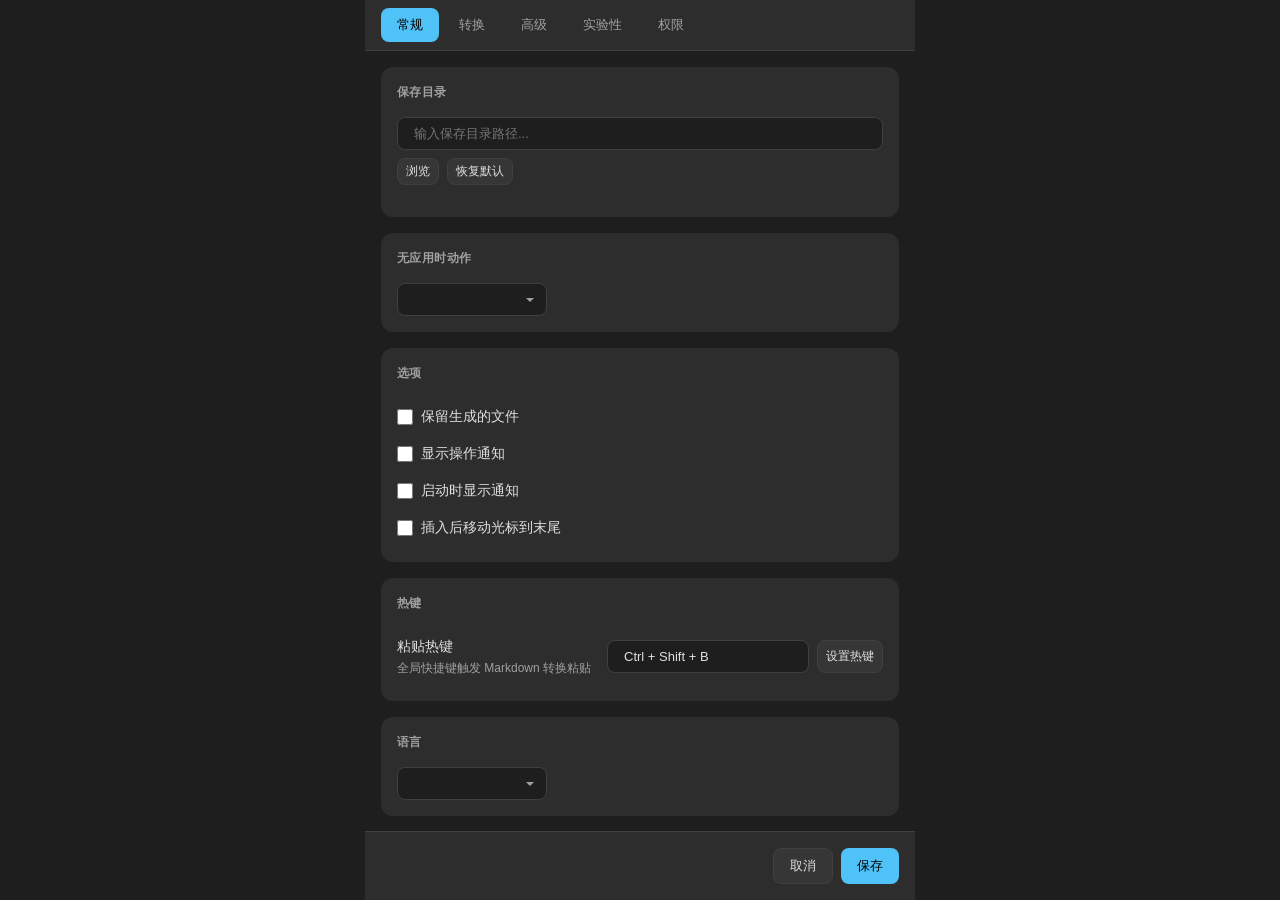
==== pastemd/presentation/webview/assets/index.html @ fedca638 "feat(ui): 切换 UI 框架从 Tkinter 到 WebView 主要变更如下： - 移除 `app.py` 中原有的 Tkinter 主循环及 UI 任务队列处理逻辑。 - 引入 `pyw" ====
<!DOCTYPE html>
<html lang="zh-CN">
<head>
    <meta charset="UTF-8">
    <meta name="viewport" content="width=device-width, initial-scale=1.0">
    <title>PasteMD 设置</title>
    <link rel="stylesheet" href="css/theme.css">
    <link rel="stylesheet" href="css/base.css">
    <link rel="stylesheet" href="css/components.css">
</head>
<body class="loading">
    <div class="app">
        <!-- 选项卡导航 -->
        <nav class="tabs">
            <button class="tab active" data-tab="general" data-i18n="settings.tab.general">常规</button>
            <button class="tab" data-tab="conversion" data-i18n="settings.tab.conversion">转换</button>
            <button class="tab" data-tab="advanced" data-i18n="settings.tab.advanced">高级</button>
            <button class="tab" data-tab="experimental" data-i18n="settings.tab.experimental">实验性</button>
            <button class="tab macos-only" data-tab="permissions" data-i18n="settings.tab.permissions">权限</button>
        </nav>

        <!-- 选项卡内容 -->
        <main class="tab-content">
            <!-- 常规设置 -->
            <section id="panel-general" class="panel active">
                <div class="section">
                    <div class="section-title" data-i18n="settings.general.save_dir">保存目录</div>
                    <div class="path-row">
                        <input type="text" id="save-dir" placeholder="输入保存目录路径...">
                        <div class="btn-group">
                            <button class="btn btn-secondary btn-sm" onclick="browseSaveDir()" data-i18n="settings.general.browse">浏览</button>
                            <button class="btn btn-secondary btn-sm" onclick="restoreDefaultSaveDir()" data-i18n="settings.general.restore_default">恢复默认</button>
                        </div>
                    </div>
                </div>

                <div class="section">
                    <div class="section-title" data-i18n="settings.general.no_app_action">无应用时动作</div>
                    <select id="no-app-action">
                        <!-- 动态填充 -->
                    </select>
                </div>

                <div class="section">
                    <div class="section-title">选项</div>
                    <div class="checkbox-item">
                        <input type="checkbox" id="keep-file">
                        <label for="keep-file" data-i18n="settings.general.keep_file">保留生成的文件</label>
                    </div>
                    <div class="checkbox-item">
                        <input type="checkbox" id="notify">
                        <label for="notify" data-i18n="settings.general.notify">显示操作通知</label>
                    </div>
                    <div class="checkbox-item">
                        <input type="checkbox" id="startup-notify">
                        <label for="startup-notify" data-i18n="settings.general.startup_notify">启动时显示通知</label>
                    </div>
                    <div class="checkbox-item windows-only">
                        <input type="checkbox" id="move-cursor">
                        <label for="move-cursor" data-i18n="settings.general.move_cursor">插入后移动光标到末尾</label>
                    </div>
                </div>

                <div class="section">
                    <div class="section-title" data-i18n="settings.general.hotkey">热键</div>
                    <div class="setting-item">
                        <div class="setting-label">
                            <span class="title">粘贴热键</span>
                            <span class="desc">全局快捷键触发 Markdown 转换粘贴</span>
                        </div>
                        <div class="setting-control">
                            <div class="input-group">
                                <input type="text" id="hotkey-display" class="hotkey-display" readonly value="Ctrl + Shift + B">
                                <button class="btn btn-secondary btn-sm" onclick="openHotkeyModal()" data-i18n="settings.general.set_hotkey">设置热键</button>
                            </div>
                        </div>
                    </div>
                </div>

                <div class="section">
                    <div class="section-title" data-i18n="settings.general.language">语言</div>
                    <select id="language">
                        <!-- 动态填充 -->
                    </select>
                </div>
            </section>

            <!-- 转换设置 -->
            <section id="panel-conversion" class="panel">
                <div class="section">
                    <div class="section-title" data-i18n="settings.conversion.pandoc_path">Pandoc 路径</div>
                    <div class="path-row">
                        <input type="text" id="pandoc-path" placeholder="pandoc">
                        <div class="btn-group">
                            <button class="btn btn-secondary btn-sm" onclick="browsePandocPath()" data-i18n="settings.general.browse">浏览</button>
                            <button class="btn btn-secondary btn-sm" onclick="restoreDefaultPandocPath()" data-i18n="settings.general.restore_default">恢复默认</button>
                        </div>
                    </div>
                </div>

                <div class="section">
                    <div class="section-title" data-i18n="settings.conversion.reference_docx">参考文档</div>
                    <div class="path-row">
                        <input type="text" id="reference-docx" placeholder="可选：用于设置样式的参考 .docx 文件">
                        <div class="btn-group">
                            <button class="btn btn-secondary btn-sm" onclick="browseRefDocx()" data-i18n="settings.general.browse">浏览</button>
                            <button class="btn btn-secondary btn-sm" onclick="clearRefDocx()" data-i18n="settings.general.clear">清除</button>
                        </div>
                    </div>
                </div>

                <div class="section">
                    <div class="section-title" data-i18n="settings.conversion.pandoc_filters">Pandoc Filters</div>
                    <div class="note">
                        <a href="https://github.com/jgm/pandoc/wiki/Pandoc-Filters" target="_blank">Pandoc Filters Wiki</a> |
                        <a href="https://pandoc.org/lua-filters.html" target="_blank">Lua Filters</a>
                    </div>
                    <div style="display: flex; gap: 12px; margin-top: 8px;">
                        <div id="filters-list" class="list" style="flex: 1; min-height: 120px;">
                            <div class="list-empty">无 Filter</div>
                        </div>
                        <div class="btn-group" style="flex-direction: column;">
                            <button class="btn btn-secondary btn-sm" onclick="addFilter()" data-i18n="settings.conversion.add_filter">添加</button>
                            <button class="btn btn-secondary btn-sm" id="filter-remove-btn" disabled onclick="removeFilter()" data-i18n="settings.conversion.remove_filter">移除</button>
                            <button class="btn btn-secondary btn-sm" id="filter-up-btn" disabled onclick="moveFilterUp()" data-i18n="settings.conversion.move_up">上移</button>
                            <button class="btn btn-secondary btn-sm" id="filter-down-btn" disabled onclick="moveFilterDown()" data-i18n="settings.conversion.move_down">下移</button>
                        </div>
                    </div>
                    <div class="note" data-i18n="settings.conversion.pandoc_filters_note">Filters 按顺序执行，支持 Lua 脚本和可执行文件</div>
                </div>

                <div class="section">
                    <div class="section-title" data-i18n="settings.conversion.html_formatting">HTML 格式化</div>
                    <div class="checkbox-item">
                        <input type="checkbox" id="strikethrough-to-del" checked>
                        <label for="strikethrough-to-del" data-i18n="settings.conversion.strikethrough">删除线转换为 &lt;del&gt; 标签</label>
                    </div>
                </div>

                <div class="section">
                    <div class="section-title" data-i18n="settings.conversion.first_paragraph_heading">首段缩进</div>
                    <div class="checkbox-item">
                        <input type="checkbox" id="md-disable-indent" checked>
                        <label for="md-disable-indent" data-i18n="settings.conversion.md_indent">Markdown 转换时禁用首段缩进</label>
                    </div>
                    <div class="checkbox-item">
                        <input type="checkbox" id="html-disable-indent" checked>
                        <label for="html-disable-indent" data-i18n="settings.conversion.html_indent">HTML 转换时禁用首段缩进</label>
                    </div>
                </div>
            </section>

            <!-- 高级设置 -->
            <section id="panel-advanced" class="panel">
                <div class="section">
                    <div class="section-title">Excel 选项</div>
                    <div class="checkbox-item">
                        <input type="checkbox" id="enable-excel" checked>
                        <label for="enable-excel" data-i18n="settings.advanced.excel_enable">启用 Excel 表格插入</label>
                    </div>
                    <div class="checkbox-item">
                        <input type="checkbox" id="excel-keep-format" checked>
                        <label for="excel-keep-format" data-i18n="settings.advanced.excel_format">保留 Excel 格式</label>
                    </div>
                </div>
            </section>

            <!-- 实验性功能 -->
            <section id="panel-experimental" class="panel">
                <div class="section">
                    <div class="section-title">公式处理</div>
                    <div class="checkbox-item">
                        <input type="checkbox" id="keep-formula">
                        <label for="keep-formula" data-i18n="settings.conversion.keep_formula">保留原始公式格式</label>
                    </div>
                    <div class="checkbox-item">
                        <input type="checkbox" id="enable-latex-replacements" checked>
                        <label for="enable-latex-replacements" data-i18n="settings.conversion.enable_latex_replacements">启用 LaTeX 自动替换</label>
                    </div>
                    <div class="note" data-i18n="settings.conversion.latex_replacements_note">自动将常见 LaTeX 命令转换为 Word 兼容格式</div>
                    <div class="checkbox-item" style="margin-top: 12px;">
                        <input type="checkbox" id="fix-single-dollar-block" checked>
                        <label for="fix-single-dollar-block" data-i18n="settings.conversion.fix_single_dollar_block">修复单行 $ 块级公式</label>
                    </div>
                    <div class="note" data-i18n="settings.conversion.fix_single_dollar_block_note">将独立行的 $...$ 公式转换为块级公式</div>
                </div>

                <div class="section">
                    <div class="section-title" data-i18n="settings.conversion.pandoc_request_headers">Pandoc 请求头</div>
                    <div class="checkbox-item">
                        <input type="checkbox" id="enable-request-headers" onchange="toggleRequestHeadersState()">
                        <label for="enable-request-headers" data-i18n="settings.conversion.pandoc_request_headers_enable">启用自定义请求头</label>
                    </div>
                    <textarea id="request-headers" rows="4" placeholder="每行一个请求头，格式：Header-Name: value" disabled></textarea>
                    <div class="note" data-i18n="settings.conversion.pandoc_request_headers_note">下载远程图片等资源时附加的 HTTP 请求头</div>
                    <button class="btn btn-secondary btn-sm" style="margin-top: 8px;" onclick="fillRequestHeadersExample()" data-i18n="settings.conversion.pandoc_request_headers_fill_example">填入示例</button>
                </div>
            </section>

            <!-- macOS 权限 -->
            <section id="panel-permissions" class="panel macos-only">
                <div class="section">
                    <p id="permissions-intro" style="margin-bottom: 12px; color: var(--text-secondary);">
                        PasteMD 需要以下系统权限才能正常工作。请点击"打开设置"按钮授予相应权限。
                    </p>
                    <p id="permissions-hint" style="font-size: 12px; color: var(--text-muted); margin-bottom: 16px;">
                        提示：如果看不到 PasteMD，请点击"+"按钮手动添加。
                    </p>
                </div>

                <div id="permissions-list">
                    <!-- 辅助功能 -->
                    <div class="permission-item" data-permission="accessibility">
                        <div class="permission-header">
                            <span class="permission-title">
                                <span class="status-dot unknown"></span>
                                辅助功能
                            </span>
                            <span class="permission-status" style="color: #666;">检查中...</span>
                        </div>
                        <div class="permission-desc">用于模拟键盘输入和控制其他应用程序</div>
                        <div class="permission-actions">
                            <button class="btn btn-secondary btn-sm btn-request" style="display: none;" onclick="permissionsManager.requestPermission('accessibility')">请求权限</button>
                            <button class="btn btn-secondary btn-sm" onclick="permissionsManager.openSettings('accessibility')">打开设置</button>
                        </div>
                    </div>

                    <!-- 屏幕录制 -->
                    <div class="permission-item" data-permission="screen_recording">
                        <div class="permission-header">
                            <span class="permission-title">
                                <span class="status-dot unknown"></span>
                                屏幕录制
                            </span>
                            <span class="permission-status" style="color: #666;">检查中...</span>
                        </div>
                        <div class="permission-desc">用于检测当前活跃的应用程序窗口</div>
                        <div class="permission-actions">
                            <button class="btn btn-secondary btn-sm btn-request" style="display: none;" onclick="permissionsManager.requestPermission('screen_recording')">请求权限</button>
                            <button class="btn btn-secondary btn-sm" onclick="permissionsManager.openSettings('screen_recording')">打开设置</button>
                        </div>
                    </div>

                    <!-- 输入监控 -->
                    <div class="permission-item" data-permission="input_monitoring">
                        <div class="permission-header">
                            <span class="permission-title">
                                <span class="status-dot unknown"></span>
                                输入监控
                            </span>
                            <span class="permission-status" style="color: #666;">检查中...</span>
                        </div>
                        <div class="permission-desc">用于监听全局热键</div>
                        <div class="permission-actions">
                            <button class="btn btn-secondary btn-sm btn-request" style="display: none;" onclick="permissionsManager.requestPermission('input_monitoring')">请求权限</button>
                            <button class="btn btn-secondary btn-sm" onclick="permissionsManager.openSettings('input_monitoring')">打开设置</button>
                        </div>
                    </div>

                    <!-- 自动化 -->
                    <div class="permission-item" data-permission="automation">
                        <div class="permission-header">
                            <span class="permission-title">
                                <span class="status-dot unknown"></span>
                                自动化
                            </span>
                            <span class="permission-status" style="color: #666;">检查中...</span>
                        </div>
                        <div class="permission-desc">用于控制 Microsoft Word 和 Excel</div>
                        <div class="permission-actions">
                            <button class="btn btn-secondary btn-sm btn-request" style="display: none;" onclick="permissionsManager.requestPermission('automation')">请求权限</button>
                            <button class="btn btn-secondary btn-sm" onclick="permissionsManager.openSettings('automation')">打开设置</button>
                        </div>
                    </div>
                </div>

                <div class="section" style="margin-top: 16px;">
                    <button class="btn btn-secondary" onclick="permissionsManager.refresh()">刷新状态</button>
                    <span id="last-checked" style="margin-left: 12px; color: var(--text-secondary); font-size: 12px;">最后检查：--:--:--</span>
                </div>
            </section>
        </main>

        <!-- 底部按钮栏 -->
        <footer class="actions">
            <button class="btn btn-secondary" onclick="closeWindow()" data-i18n="settings.buttons.cancel">取消</button>
            <button class="btn btn-primary" onclick="saveSettings()" data-i18n="settings.buttons.save">保存</button>
        </footer>
    </div>

    <!-- 热键录制模态框 -->
    <div id="hotkey-modal" class="modal-overlay hidden" onclick="event.target === this && closeHotkeyModal()">
        <div class="modal">
            <div class="modal-header">
                <h2 data-i18n="hotkey.dialog.title">设置热键</h2>
                <button class="modal-close" onclick="closeHotkeyModal()">&times;</button>
            </div>
            <div class="modal-body">
                <p style="margin-bottom: 16px;">点击"录制"按钮，然后按下您想要设置的快捷键组合。</p>

                <div class="setting-item">
                    <span data-i18n="hotkey.dialog.new_hotkey">新热键：</span>
                    <input type="text" id="hotkey-input" class="hotkey-input" readonly placeholder="点击录制...">
                </div>

                <div style="text-align: center; margin-top: 16px;">
                    <button class="btn btn-secondary" id="hotkey-record-btn" onclick="startHotkeyRecording()" data-i18n="hotkey.dialog.record_button">录制</button>
                </div>
            </div>
            <div class="modal-footer">
                <button class="btn btn-secondary" onclick="closeHotkeyModal()" data-i18n="hotkey.dialog.cancel_button">取消</button>
                <button class="btn btn-primary" id="hotkey-save-btn" disabled onclick="saveHotkey()" data-i18n="hotkey.dialog.save_button">保存</button>
            </div>
        </div>
    </div>

    <!-- Toast 通知 -->
    <div id="toast" class="toast"></div>

    <!-- JavaScript -->
    <script src="js/api.js"></script>
    <script src="js/i18n.js"></script>
    <script src="js/tabs.js"></script>
    <script src="js/hotkey.js"></script>
    <script src="js/permissions.js"></script>
    <script src="js/main.js"></script>
</body>
</html>
---- pastemd/presentation/webview/assets/css/theme.css ----
/* PasteMD Settings - Theme Variables */
:root {
    /* 主题色 */
    --bg-primary: #1e1e1e;
    --bg-secondary: #2d2d2d;
    --bg-tertiary: #363636;
    --bg-hover: #404040;

    /* 文字颜色 */
    --text-primary: #e0e0e0;
    --text-secondary: #a0a0a0;
    --text-muted: #707070;

    /* 强调色 */
    --accent: #4fc3f7;
    --accent-hover: #29b6f6;
    --accent-active: #0288d1;

    /* 边框 */
    --border: #404040;
    --border-light: #505050;

    /* 状态色 */
    --success: #66bb6a;
    --success-bg: rgba(102, 187, 106, 0.15);
    --warning: #ffa726;
    --warning-bg: rgba(255, 167, 38, 0.15);
    --error: #ef5350;
    --error-bg: rgba(239, 83, 80, 0.15);
    --info: #42a5f5;

    /* 阴影 */
    --shadow-sm: 0 1px 2px rgba(0, 0, 0, 0.3);
    --shadow-md: 0 4px 8px rgba(0, 0, 0, 0.3);
    --shadow-lg: 0 8px 16px rgba(0, 0, 0, 0.3);

    /* 圆角 */
    --radius-sm: 4px;
    --radius-md: 8px;
    --radius-lg: 12px;

    /* 间距 */
    --spacing-xs: 4px;
    --spacing-sm: 8px;
    --spacing-md: 16px;
    --spacing-lg: 24px;
    --spacing-xl: 32px;

    /* 字体 */
    --font-family: -apple-system, BlinkMacSystemFont, "Segoe UI", Roboto, "Helvetica Neue", Arial, sans-serif;
    --font-mono: "SF Mono", "Fira Code", Consolas, monospace;
}

/* 浅色主题 (预留) */
@media (prefers-color-scheme: light) {
    :root.auto-theme {
        --bg-primary: #ffffff;
        --bg-secondary: #f5f5f5;
        --bg-tertiary: #eeeeee;
        --bg-hover: #e0e0e0;
        --text-primary: #212121;
        --text-secondary: #757575;
        --text-muted: #9e9e9e;
        --border: #e0e0e0;
        --border-light: #d0d0d0;
    }
}
---- pastemd/presentation/webview/assets/css/base.css ----
/* PasteMD Settings - Base Styles */

* {
    margin: 0;
    padding: 0;
    box-sizing: border-box;
}

html, body {
    height: 100%;
    overflow: hidden;
}

body {
    font-family: var(--font-family);
    font-size: 14px;
    background-color: var(--bg-primary);
    color: var(--text-primary);
    line-height: 1.5;
}

/* 滚动条样式 */
::-webkit-scrollbar {
    width: 8px;
    height: 8px;
}

::-webkit-scrollbar-track {
    background: var(--bg-secondary);
}

::-webkit-scrollbar-thumb {
    background: var(--border);
    border-radius: var(--radius-sm);
}

::-webkit-scrollbar-thumb:hover {
    background: var(--border-light);
}

/* 选中文本 */
::selection {
    background: var(--accent);
    color: var(--bg-primary);
}

/* 链接 */
a {
    color: var(--accent);
    text-decoration: none;
    cursor: pointer;
}

a:hover {
    text-decoration: underline;
}

/* 隐藏元素 */
.hidden {
    display: none !important;
}

/* macOS 特有元素 */
.macos-only {
    display: none;
}

body.platform-macos .macos-only {
    display: block;
}

body.platform-macos .tab.macos-only {
    display: inline-flex;
}

/* Windows 特有元素 */
.windows-only {
    display: none;
}

body.platform-windows .windows-only {
    display: block;
}

/* 禁用状态 */
.disabled {
    opacity: 0.5;
    pointer-events: none;
}

/* 应用容器 */
.app {
    display: flex;
    flex-direction: column;
    height: 100vh;
    overflow: hidden;
}

/* 加载状态 */
.loading {
    display: flex;
    justify-content: center;
    align-items: center;
    height: 100%;
}

.loading-spinner {
    width: 40px;
    height: 40px;
    border: 3px solid var(--border);
    border-top-color: var(--accent);
    border-radius: 50%;
    animation: spin 1s linear infinite;
}

@keyframes spin {
    to {
        transform: rotate(360deg);
    }
}

/* 通用图标类 */
.icon {
    width: 16px;
    height: 16px;
    fill: currentColor;
}

/* 工具提示 */
[data-tooltip] {
    position: relative;
}

[data-tooltip]::after {
    content: attr(data-tooltip);
    position: absolute;
    bottom: 100%;
    left: 50%;
    transform: translateX(-50%);
    padding: var(--spacing-xs) var(--spacing-sm);
    background: var(--bg-tertiary);
    color: var(--text-primary);
    font-size: 12px;
    white-space: nowrap;
    border-radius: var(--radius-sm);
    opacity: 0;
    visibility: hidden;
    transition: opacity 0.2s, visibility 0.2s;
    z-index: 1000;
}

[data-tooltip]:hover::after {
    opacity: 1;
    visibility: visible;
}
---- pastemd/presentation/webview/assets/css/components.css ----
/* PasteMD Settings - Component Styles */

/* ==================== 标题栏 ==================== */
.titlebar {
    display: flex;
    align-items: center;
    justify-content: space-between;
    padding: var(--spacing-md);
    background: var(--bg-secondary);
    border-bottom: 1px solid var(--border);
    -webkit-app-region: drag;
}

.titlebar h1 {
    font-size: 16px;
    font-weight: 600;
}

.titlebar .version {
    font-size: 12px;
    color: var(--text-secondary);
}

.titlebar-buttons {
    display: flex;
    gap: var(--spacing-sm);
    -webkit-app-region: no-drag;
}

/* ==================== 选项卡 ==================== */
.tabs {
    display: flex;
    gap: var(--spacing-xs);
    padding: var(--spacing-sm) var(--spacing-md);
    background: var(--bg-secondary);
    border-bottom: 1px solid var(--border);
    overflow-x: auto;
    flex-shrink: 0;
}

.tab {
    display: inline-flex;
    align-items: center;
    padding: var(--spacing-sm) var(--spacing-md);
    background: transparent;
    border: none;
    border-radius: var(--radius-md);
    color: var(--text-secondary);
    font-size: 13px;
    font-weight: 500;
    cursor: pointer;
    transition: all 0.2s;
    white-space: nowrap;
}

.tab:hover {
    background: var(--bg-hover);
    color: var(--text-primary);
}

.tab.active {
    background: var(--accent);
    color: #000;
}

/* ==================== 选项卡内容 ==================== */
.tab-content {
    flex: 1;
    overflow-y: auto;
    padding: var(--spacing-md);
}

.panel {
    display: none;
    animation: fadeIn 0.2s ease;
}

.panel.active {
    display: block;
}

@keyframes fadeIn {
    from { opacity: 0; }
    to { opacity: 1; }
}

/* ==================== 分组区块 ==================== */
.section {
    background: var(--bg-secondary);
    border-radius: var(--radius-lg);
    padding: var(--spacing-md);
    margin-bottom: var(--spacing-md);
}

.section-title {
    font-size: 12px;
    font-weight: 600;
    color: var(--text-secondary);
    text-transform: uppercase;
    letter-spacing: 0.5px;
    margin-bottom: var(--spacing-md);
}

/* ==================== 设置项 ==================== */
.setting-item {
    display: flex;
    justify-content: space-between;
    align-items: center;
    padding: var(--spacing-sm) 0;
    border-bottom: 1px solid var(--border);
}

.setting-item:last-child {
    border-bottom: none;
}

.setting-label {
    display: flex;
    flex-direction: column;
    flex: 1;
    min-width: 0;
}

.setting-label .title {
    font-weight: 500;
    margin-bottom: 2px;
}

.setting-label .desc {
    font-size: 12px;
    color: var(--text-secondary);
}

.setting-control {
    flex-shrink: 0;
    margin-left: var(--spacing-md);
}

/* ==================== 输入框 ==================== */
input[type="text"],
input[type="password"],
input[type="number"],
textarea {
    background: var(--bg-primary);
    border: 1px solid var(--border);
    border-radius: var(--radius-md);
    padding: var(--spacing-sm) var(--spacing-md);
    color: var(--text-primary);
    font-size: 13px;
    font-family: inherit;
    width: 100%;
    transition: border-color 0.2s;
}

input[type="text"]:focus,
input[type="password"]:focus,
input[type="number"]:focus,
textarea:focus {
    outline: none;
    border-color: var(--accent);
}

input[type="text"]:disabled,
textarea:disabled {
    background: var(--bg-tertiary);
    color: var(--text-muted);
}

textarea {
    resize: vertical;
    min-height: 80px;
}

/* 带按钮的输入框组 */
.input-group {
    display: flex;
    gap: var(--spacing-sm);
}

.input-group input {
    flex: 1;
}

/* ==================== 下拉框 ==================== */
select {
    background: var(--bg-primary);
    border: 1px solid var(--border);
    border-radius: var(--radius-md);
    padding: var(--spacing-sm) var(--spacing-md);
    padding-right: 32px;
    color: var(--text-primary);
    font-size: 13px;
    font-family: inherit;
    cursor: pointer;
    appearance: none;
    background-image: url("data:image/svg+xml,%3Csvg xmlns='http://www.w3.org/2000/svg' width='12' height='12' viewBox='0 0 12 12'%3E%3Cpath fill='%23a0a0a0' d='M6 8L2 4h8z'/%3E%3C/svg%3E");
    background-repeat: no-repeat;
    background-position: right 10px center;
    min-width: 150px;
}

select:focus {
    outline: none;
    border-color: var(--accent);
}

/* ==================== 复选框 ==================== */
.checkbox-item {
    display: flex;
    align-items: center;
    padding: var(--spacing-sm) 0;
    cursor: pointer;
}

.checkbox-item input[type="checkbox"] {
    width: 16px;
    height: 16px;
    margin-right: var(--spacing-sm);
    accent-color: var(--accent);
    cursor: pointer;
}

.checkbox-item label {
    cursor: pointer;
    user-select: none;
}

/* ==================== 按钮 ==================== */
.btn {
    display: inline-flex;
    align-items: center;
    justify-content: center;
    padding: var(--spacing-sm) var(--spacing-md);
    border: none;
    border-radius: var(--radius-md);
    font-size: 13px;
    font-weight: 500;
    cursor: pointer;
    transition: all 0.2s;
    white-space: nowrap;
}

.btn-primary {
    background: var(--accent);
    color: #000;
}

.btn-primary:hover {
    background: var(--accent-hover);
}

.btn-primary:active {
    background: var(--accent-active);
}

.btn-secondary {
    background: var(--bg-tertiary);
    color: var(--text-primary);
    border: 1px solid var(--border);
}

.btn-secondary:hover {
    background: var(--bg-hover);
}

.btn-danger {
    background: var(--error);
    color: white;
}

.btn-danger:hover {
    background: #d32f2f;
}

.btn-sm {
    padding: var(--spacing-xs) var(--spacing-sm);
    font-size: 12px;
}

.btn-lg {
    padding: var(--spacing-md) var(--spacing-lg);
    font-size: 14px;
}

.btn:disabled {
    opacity: 0.5;
    cursor: not-allowed;
}

/* 按钮组 */
.btn-group {
    display: flex;
    gap: var(--spacing-sm);
}

/* ==================== 底部操作栏 ==================== */
.actions {
    display: flex;
    gap: var(--spacing-sm);
    justify-content: flex-end;
    padding: var(--spacing-md);
    background: var(--bg-secondary);
    border-top: 1px solid var(--border);
    flex-shrink: 0;
}

/* ==================== 模态框 ==================== */
.modal-overlay {
    position: fixed;
    top: 0;
    left: 0;
    right: 0;
    bottom: 0;
    background: rgba(0, 0, 0, 0.6);
    display: flex;
    align-items: center;
    justify-content: center;
    z-index: 1000;
    animation: fadeIn 0.2s ease;
}

.modal {
    background: var(--bg-secondary);
    border-radius: var(--radius-lg);
    min-width: 400px;
    max-width: 90%;
    max-height: 90%;
    overflow: hidden;
    animation: slideUp 0.2s ease;
}

@keyframes slideUp {
    from {
        opacity: 0;
        transform: translateY(20px);
    }
    to {
        opacity: 1;
        transform: translateY(0);
    }
}

.modal-header {
    display: flex;
    align-items: center;
    justify-content: space-between;
    padding: var(--spacing-md);
    border-bottom: 1px solid var(--border);
}

.modal-header h2 {
    font-size: 16px;
    font-weight: 600;
}

.modal-close {
    width: 24px;
    height: 24px;
    display: flex;
    align-items: center;
    justify-content: center;
    background: transparent;
    border: none;
    color: var(--text-secondary);
    cursor: pointer;
    border-radius: var(--radius-sm);
}

.modal-close:hover {
    background: var(--bg-hover);
    color: var(--text-primary);
}

.modal-body {
    padding: var(--spacing-md);
    overflow-y: auto;
}

.modal-footer {
    display: flex;
    gap: var(--spacing-sm);
    justify-content: flex-end;
    padding: var(--spacing-md);
    border-top: 1px solid var(--border);
}

/* ==================== 热键输入 ==================== */
.hotkey-display {
    display: inline-flex;
    align-items: center;
    gap: var(--spacing-xs);
    padding: var(--spacing-sm) var(--spacing-md);
    background: var(--bg-primary);
    border: 1px solid var(--border);
    border-radius: var(--radius-md);
    font-family: var(--font-mono);
    font-size: 13px;
}

.hotkey-input {
    text-align: center;
    font-family: var(--font-mono);
    cursor: pointer;
}

.hotkey-input.recording {
    border-color: var(--warning);
    animation: pulse 1s infinite;
}

@keyframes pulse {
    0%, 100% { opacity: 1; }
    50% { opacity: 0.6; }
}

/* ==================== 列表 ==================== */
.list {
    background: var(--bg-primary);
    border: 1px solid var(--border);
    border-radius: var(--radius-md);
    max-height: 200px;
    overflow-y: auto;
}

.list-item {
    padding: var(--spacing-sm) var(--spacing-md);
    border-bottom: 1px solid var(--border);
    cursor: pointer;
    transition: background 0.1s;
}

.list-item:last-child {
    border-bottom: none;
}

.list-item:hover {
    background: var(--bg-hover);
}

.list-item.selected {
    background: var(--accent);
    color: #000;
}

.list-empty {
    padding: var(--spacing-md);
    text-align: center;
    color: var(--text-secondary);
    font-style: italic;
}

/* ==================== Toast 通知 ==================== */
.toast {
    position: fixed;
    bottom: var(--spacing-lg);
    left: 50%;
    transform: translateX(-50%) translateY(100px);
    padding: var(--spacing-sm) var(--spacing-lg);
    background: var(--success);
    color: #000;
    font-weight: 500;
    border-radius: var(--radius-md);
    box-shadow: var(--shadow-lg);
    opacity: 0;
    transition: all 0.3s ease;
    z-index: 2000;
}

.toast.show {
    transform: translateX(-50%) translateY(0);
    opacity: 1;
}

.toast.error {
    background: var(--error);
    color: white;
}

.toast.warning {
    background: var(--warning);
    color: #000;
}

/* ==================== 状态指示器 ==================== */
.status-dot {
    display: inline-block;
    width: 8px;
    height: 8px;
    border-radius: 50%;
    margin-right: var(--spacing-sm);
}

.status-dot.granted {
    background: var(--success);
}

.status-dot.missing {
    background: var(--error);
}

.status-dot.unknown {
    background: var(--text-muted);
}

/* ==================== 权限项 ==================== */
.permission-item {
    padding: var(--spacing-md);
    background: var(--bg-tertiary);
    border-radius: var(--radius-md);
    margin-bottom: var(--spacing-sm);
}

.permission-header {
    display: flex;
    align-items: center;
    justify-content: space-between;
    margin-bottom: var(--spacing-xs);
}

.permission-title {
    font-weight: 600;
    display: flex;
    align-items: center;
}

.permission-status {
    font-size: 12px;
    font-weight: 500;
}

.permission-desc {
    font-size: 12px;
    color: var(--text-secondary);
    margin-bottom: var(--spacing-sm);
}

.permission-actions {
    display: flex;
    gap: var(--spacing-sm);
}

/* ==================== 注释/说明文本 ==================== */
.note {
    font-size: 12px;
    color: var(--text-secondary);
    margin-top: var(--spacing-xs);
}

.note.warning {
    color: var(--warning);
}

/* ==================== 链接 ==================== */
.link {
    color: var(--accent);
    cursor: pointer;
    font-size: 12px;
}

.link:hover {
    text-decoration: underline;
}

/* ==================== 分隔线 ==================== */
.divider {
    height: 1px;
    background: var(--border);
    margin: var(--spacing-md) 0;
}

/* ==================== 标签 ==================== */
.label {
    font-size: 13px;
    font-weight: 500;
    margin-bottom: var(--spacing-xs);
    display: block;
}

/* ==================== 路径输入行 ==================== */
.path-row {
    margin-bottom: var(--spacing-md);
}

.path-row .label {
    margin-bottom: var(--spacing-sm);
}

.path-row .btn-group {
    margin-top: var(--spacing-sm);
}
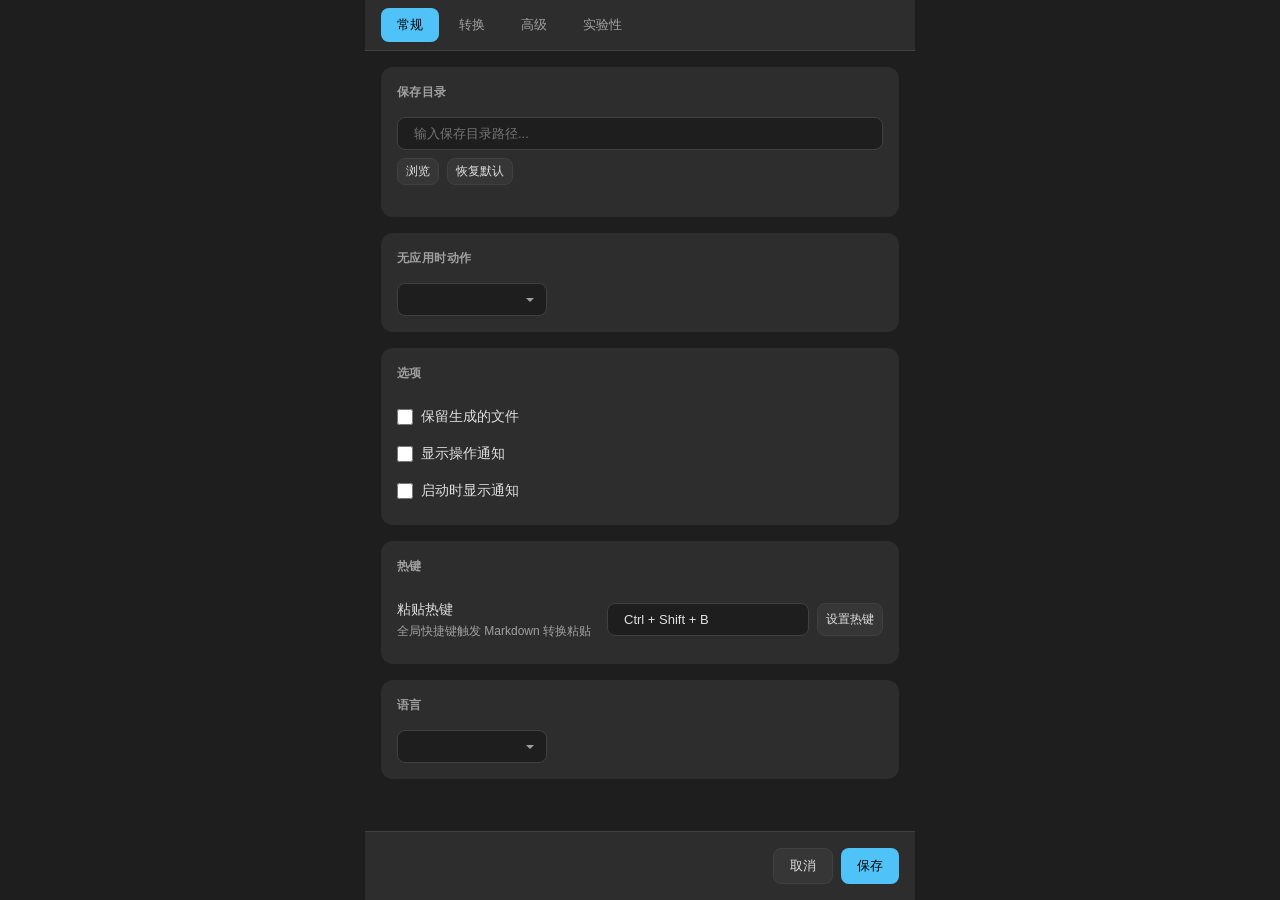
==== commit ee4daaec: "fix(webview): 优化设置 API 和界面 - 修复了热键翻译的缺失 - 修复了日语翻译的缺失 - 多平台检测和专用设置标签修复 - 删除了不需要的字段映射" ====
--- a/pastemd/presentation/webview/assets/index.html
+++ b/pastemd/presentation/webview/assets/index.html
@@ -3,7 +3,7 @@
 <head>
     <meta charset="UTF-8">
     <meta name="viewport" content="width=device-width, initial-scale=1.0">
-    <title>PasteMD 设置</title>
+    <title data-i18n="settings.dialog.title">PasteMD 设置</title>
     <link rel="stylesheet" href="css/theme.css">
     <link rel="stylesheet" href="css/base.css">
     <link rel="stylesheet" href="css/components.css">
@@ -42,7 +42,7 @@
                 </div>
 
                 <div class="section">
-                    <div class="section-title">选项</div>
+                    <div class="section-title" data-i18n="settings.general.options">选项</div>
                     <div class="checkbox-item">
                         <input type="checkbox" id="keep-file">
                         <label for="keep-file" data-i18n="settings.general.keep_file">保留生成的文件</label>
@@ -65,8 +65,8 @@
                     <div class="section-title" data-i18n="settings.general.hotkey">热键</div>
                     <div class="setting-item">
                         <div class="setting-label">
-                            <span class="title">粘贴热键</span>
-                            <span class="desc">全局快捷键触发 Markdown 转换粘贴</span>
+                            <span class="title" data-i18n="settings.general.hotkey_title">粘贴热键</span>
+                            <span class="desc" data-i18n="settings.general.hotkey_desc">全局快捷键触发 Markdown 转换粘贴</span>
                         </div>
                         <div class="setting-control">
                             <div class="input-group">
@@ -101,7 +101,7 @@
                 <div class="section">
                     <div class="section-title" data-i18n="settings.conversion.reference_docx">参考文档</div>
                     <div class="path-row">
-                        <input type="text" id="reference-docx" placeholder="可选：用于设置样式的参考 .docx 文件">
+                        <input type="text" id="reference-docx" data-i18n-placeholder="settings.conversion.reference_docx_placeholder" placeholder="可选：用于设置样式的参考 .docx 文件">
                         <div class="btn-group">
                             <button class="btn btn-secondary btn-sm" onclick="browseRefDocx()" data-i18n="settings.general.browse">浏览</button>
                             <button class="btn btn-secondary btn-sm" onclick="clearRefDocx()" data-i18n="settings.general.clear">清除</button>
@@ -115,11 +115,11 @@
                         <a href="https://github.com/jgm/pandoc/wiki/Pandoc-Filters" target="_blank">Pandoc Filters Wiki</a> |
                         <a href="https://pandoc.org/lua-filters.html" target="_blank">Lua Filters</a>
                     </div>
-                    <div style="display: flex; gap: 12px; margin-top: 8px;">
-                        <div id="filters-list" class="list" style="flex: 1; min-height: 120px;">
-                            <div class="list-empty">无 Filter</div>
-                        </div>
-                        <div class="btn-group" style="flex-direction: column;">
+                    <div class="d-flex gap-md mt-sm">
+                        <div id="filters-list" class="list flex-1 min-h-120">
+                            <div class="list-empty" data-i18n="settings.conversion.no_filters">无 Filter</div>
+                        </div>
+                        <div class="btn-group flex-column">
                             <button class="btn btn-secondary btn-sm" onclick="addFilter()" data-i18n="settings.conversion.add_filter">添加</button>
                             <button class="btn btn-secondary btn-sm" id="filter-remove-btn" disabled onclick="removeFilter()" data-i18n="settings.conversion.remove_filter">移除</button>
                             <button class="btn btn-secondary btn-sm" id="filter-up-btn" disabled onclick="moveFilterUp()" data-i18n="settings.conversion.move_up">上移</button>
@@ -153,7 +153,7 @@
             <!-- 高级设置 -->
             <section id="panel-advanced" class="panel">
                 <div class="section">
-                    <div class="section-title">Excel 选项</div>
+                    <div class="section-title" data-i18n="settings.advanced.excel_options">Excel 选项</div>
                     <div class="checkbox-item">
                         <input type="checkbox" id="enable-excel" checked>
                         <label for="enable-excel" data-i18n="settings.advanced.excel_enable">启用 Excel 表格插入</label>
@@ -168,7 +168,7 @@
             <!-- 实验性功能 -->
             <section id="panel-experimental" class="panel">
                 <div class="section">
-                    <div class="section-title">公式处理</div>
+                    <div class="section-title" data-i18n="settings.experimental.formula_processing">公式处理</div>
                     <div class="checkbox-item">
                         <input type="checkbox" id="keep-formula">
                         <label for="keep-formula" data-i18n="settings.conversion.keep_formula">保留原始公式格式</label>
@@ -178,7 +178,7 @@
                         <label for="enable-latex-replacements" data-i18n="settings.conversion.enable_latex_replacements">启用 LaTeX 自动替换</label>
                     </div>
                     <div class="note" data-i18n="settings.conversion.latex_replacements_note">自动将常见 LaTeX 命令转换为 Word 兼容格式</div>
-                    <div class="checkbox-item" style="margin-top: 12px;">
+                    <div class="checkbox-item mt-md">
                         <input type="checkbox" id="fix-single-dollar-block" checked>
                         <label for="fix-single-dollar-block" data-i18n="settings.conversion.fix_single_dollar_block">修复单行 $ 块级公式</label>
                     </div>
@@ -191,19 +191,19 @@
                         <input type="checkbox" id="enable-request-headers" onchange="toggleRequestHeadersState()">
                         <label for="enable-request-headers" data-i18n="settings.conversion.pandoc_request_headers_enable">启用自定义请求头</label>
                     </div>
-                    <textarea id="request-headers" rows="4" placeholder="每行一个请求头，格式：Header-Name: value" disabled></textarea>
+                    <textarea id="request-headers" rows="4" data-i18n-placeholder="settings.conversion.pandoc_request_headers_placeholder" placeholder="每行一个请求头，格式：Header-Name: value" disabled></textarea>
                     <div class="note" data-i18n="settings.conversion.pandoc_request_headers_note">下载远程图片等资源时附加的 HTTP 请求头</div>
-                    <button class="btn btn-secondary btn-sm" style="margin-top: 8px;" onclick="fillRequestHeadersExample()" data-i18n="settings.conversion.pandoc_request_headers_fill_example">填入示例</button>
+                    <button class="btn btn-secondary btn-sm mt-sm" onclick="fillRequestHeadersExample()" data-i18n="settings.conversion.pandoc_request_headers_fill_example">填入示例</button>
                 </div>
             </section>
 
             <!-- macOS 权限 -->
             <section id="panel-permissions" class="panel macos-only">
                 <div class="section">
-                    <p id="permissions-intro" style="margin-bottom: 12px; color: var(--text-secondary);">
+                    <p id="permissions-intro" class="mb-md text-secondary" data-i18n="settings.permissions.intro">
                         PasteMD 需要以下系统权限才能正常工作。请点击"打开设置"按钮授予相应权限。
                     </p>
-                    <p id="permissions-hint" style="font-size: 12px; color: var(--text-muted); margin-bottom: 16px;">
+                    <p id="permissions-hint" class="text-sm text-muted mb-md" data-i18n="settings.permissions.add_hint">
                         提示：如果看不到 PasteMD，请点击"+"按钮手动添加。
                     </p>
                 </div>
@@ -212,71 +212,71 @@
                     <!-- 辅助功能 -->
                     <div class="permission-item" data-permission="accessibility">
                         <div class="permission-header">
-                            <span class="permission-title">
+                            <span class="permission-title" data-i18n="settings.permissions.accessibility.title">
                                 <span class="status-dot unknown"></span>
                                 辅助功能
                             </span>
-                            <span class="permission-status" style="color: #666;">检查中...</span>
-                        </div>
-                        <div class="permission-desc">用于模拟键盘输入和控制其他应用程序</div>
+                            <span class="permission-status text-muted" data-i18n="settings.permissions.status.checking">检查中...</span>
+                        </div>
+                        <div class="permission-desc" data-i18n="settings.permissions.accessibility.desc">用于模拟键盘输入和控制其他应用程序</div>
                         <div class="permission-actions">
-                            <button class="btn btn-secondary btn-sm btn-request" style="display: none;" onclick="permissionsManager.requestPermission('accessibility')">请求权限</button>
-                            <button class="btn btn-secondary btn-sm" onclick="permissionsManager.openSettings('accessibility')">打开设置</button>
+                            <button class="btn btn-secondary btn-sm btn-request d-none" onclick="permissionsManager.requestPermission('accessibility')" data-i18n="settings.permissions.request_access">请求权限</button>
+                            <button class="btn btn-secondary btn-sm" onclick="permissionsManager.openSettings('accessibility')" data-i18n="settings.permissions.open_settings">打开设置</button>
                         </div>
                     </div>
 
                     <!-- 屏幕录制 -->
                     <div class="permission-item" data-permission="screen_recording">
                         <div class="permission-header">
-                            <span class="permission-title">
+                            <span class="permission-title" data-i18n="settings.permissions.screen_recording.title">
                                 <span class="status-dot unknown"></span>
                                 屏幕录制
                             </span>
-                            <span class="permission-status" style="color: #666;">检查中...</span>
-                        </div>
-                        <div class="permission-desc">用于检测当前活跃的应用程序窗口</div>
+                            <span class="permission-status text-muted" data-i18n="settings.permissions.status.checking">检查中...</span>
+                        </div>
+                        <div class="permission-desc" data-i18n="settings.permissions.screen_recording.desc">用于检测当前活跃的应用程序窗口</div>
                         <div class="permission-actions">
-                            <button class="btn btn-secondary btn-sm btn-request" style="display: none;" onclick="permissionsManager.requestPermission('screen_recording')">请求权限</button>
-                            <button class="btn btn-secondary btn-sm" onclick="permissionsManager.openSettings('screen_recording')">打开设置</button>
+                            <button class="btn btn-secondary btn-sm btn-request d-none" onclick="permissionsManager.requestPermission('screen_recording')" data-i18n="settings.permissions.request_access">请求权限</button>
+                            <button class="btn btn-secondary btn-sm" onclick="permissionsManager.openSettings('screen_recording')" data-i18n="settings.permissions.open_settings">打开设置</button>
                         </div>
                     </div>
 
                     <!-- 输入监控 -->
                     <div class="permission-item" data-permission="input_monitoring">
                         <div class="permission-header">
-                            <span class="permission-title">
+                            <span class="permission-title" data-i18n="settings.permissions.input_monitoring.title">
                                 <span class="status-dot unknown"></span>
                                 输入监控
                             </span>
-                            <span class="permission-status" style="color: #666;">检查中...</span>
-                        </div>
-                        <div class="permission-desc">用于监听全局热键</div>
+                            <span class="permission-status text-muted" data-i18n="settings.permissions.status.checking">检查中...</span>
+                        </div>
+                        <div class="permission-desc" data-i18n="settings.permissions.input_monitoring.desc">用于监听全局热键</div>
                         <div class="permission-actions">
-                            <button class="btn btn-secondary btn-sm btn-request" style="display: none;" onclick="permissionsManager.requestPermission('input_monitoring')">请求权限</button>
-                            <button class="btn btn-secondary btn-sm" onclick="permissionsManager.openSettings('input_monitoring')">打开设置</button>
+                            <button class="btn btn-secondary btn-sm btn-request d-none" onclick="permissionsManager.requestPermission('input_monitoring')" data-i18n="settings.permissions.request_access">请求权限</button>
+                            <button class="btn btn-secondary btn-sm" onclick="permissionsManager.openSettings('input_monitoring')" data-i18n="settings.permissions.open_settings">打开设置</button>
                         </div>
                     </div>
 
                     <!-- 自动化 -->
                     <div class="permission-item" data-permission="automation">
                         <div class="permission-header">
-                            <span class="permission-title">
+                            <span class="permission-title" data-i18n="settings.permissions.automation.title">
                                 <span class="status-dot unknown"></span>
                                 自动化
                             </span>
-                            <span class="permission-status" style="color: #666;">检查中...</span>
-                        </div>
-                        <div class="permission-desc">用于控制 Microsoft Word 和 Excel</div>
+                            <span class="permission-status text-muted" data-i18n="settings.permissions.status.checking">检查中...</span>
+                        </div>
+                        <div class="permission-desc" data-i18n="settings.permissions.automation.desc">用于控制 Microsoft Word 和 Excel</div>
                         <div class="permission-actions">
-                            <button class="btn btn-secondary btn-sm btn-request" style="display: none;" onclick="permissionsManager.requestPermission('automation')">请求权限</button>
-                            <button class="btn btn-secondary btn-sm" onclick="permissionsManager.openSettings('automation')">打开设置</button>
-                        </div>
-                    </div>
-                </div>
-
-                <div class="section" style="margin-top: 16px;">
-                    <button class="btn btn-secondary" onclick="permissionsManager.refresh()">刷新状态</button>
-                    <span id="last-checked" style="margin-left: 12px; color: var(--text-secondary); font-size: 12px;">最后检查：--:--:--</span>
+                            <button class="btn btn-secondary btn-sm btn-request d-none" onclick="permissionsManager.requestPermission('automation')" data-i18n="settings.permissions.request_access">请求权限</button>
+                            <button class="btn btn-secondary btn-sm" onclick="permissionsManager.openSettings('automation')" data-i18n="settings.permissions.open_settings">打开设置</button>
+                        </div>
+                    </div>
+                </div>
+
+                <div class="section mt-md">
+                    <button class="btn btn-secondary" onclick="permissionsManager.refresh()" data-i18n="settings.permissions.refresh">刷新状态</button>
+                    <span id="last-checked" class="ml-md text-secondary text-sm" data-i18n="settings.permissions.last_checked">最后检查：--:--:--</span>
                 </div>
             </section>
         </main>
@@ -296,14 +296,19 @@
                 <button class="modal-close" onclick="closeHotkeyModal()">&times;</button>
             </div>
             <div class="modal-body">
-                <p style="margin-bottom: 16px;">点击"录制"按钮，然后按下您想要设置的快捷键组合。</p>
+                <p class="mb-md" data-i18n="hotkey.dialog.instruction">点击"录制"按钮，然后按下您想要设置的快捷键组合。</p>
+
+                <div class="setting-item">
+                    <span data-i18n="hotkey.dialog.current_hotkey">当前热键：</span>
+                    <span id="current-hotkey-display" class="font-bold text-primary">--</span>
+                </div>
 
                 <div class="setting-item">
                     <span data-i18n="hotkey.dialog.new_hotkey">新热键：</span>
-                    <input type="text" id="hotkey-input" class="hotkey-input" readonly placeholder="点击录制...">
-                </div>
-
-                <div style="text-align: center; margin-top: 16px;">
+                    <input type="text" id="hotkey-input" class="hotkey-input" readonly data-i18n-placeholder="hotkey.dialog.input_placeholder" placeholder="点击录制...">
+                </div>
+
+                <div class="text-center mt-md">
                     <button class="btn btn-secondary" id="hotkey-record-btn" onclick="startHotkeyRecording()" data-i18n="hotkey.dialog.record_button">录制</button>
                 </div>
             </div>
--- a/pastemd/presentation/webview/assets/css/theme.css
+++ b/pastemd/presentation/webview/assets/css/theme.css
@@ -27,7 +27,16 @@
     --warning-bg: rgba(255, 167, 38, 0.15);
     --error: #ef5350;
     --error-bg: rgba(239, 83, 80, 0.15);
+    --error-hover: #d32f2f;
     --info: #42a5f5;
+
+    /* 强调色文字 */
+    --text-on-accent: #000;
+    --text-on-error: #fff;
+
+    /* 权限状态色 */
+    --status-granted: #2a7b2e;
+    --status-missing: #b32323;
 
     /* 阴影 */
     --shadow-sm: 0 1px 2px rgba(0, 0, 0, 0.3);
--- a/pastemd/presentation/webview/assets/css/base.css
+++ b/pastemd/presentation/webview/assets/css/base.css
@@ -62,24 +62,28 @@
 
 /* macOS 特有元素 */
 .macos-only {
-    display: none;
+    display: none !important;
 }
 
 body.platform-macos .macos-only {
-    display: block;
+    display: block !important;
 }
 
 body.platform-macos .tab.macos-only {
-    display: inline-flex;
+    display: inline-flex !important;
 }
 
 /* Windows 特有元素 */
 .windows-only {
-    display: none;
+    display: none !important;
 }
 
 body.platform-windows .windows-only {
-    display: block;
+    display: block !important;
+}
+
+body.platform-windows .checkbox-item.windows-only {
+    display: flex !important;
 }
 
 /* 禁用状态 */
@@ -103,53 +107,3 @@
     align-items: center;
     height: 100%;
 }
-
-.loading-spinner {
-    width: 40px;
-    height: 40px;
-    border: 3px solid var(--border);
-    border-top-color: var(--accent);
-    border-radius: 50%;
-    animation: spin 1s linear infinite;
-}
-
-@keyframes spin {
-    to {
-        transform: rotate(360deg);
-    }
-}
-
-/* 通用图标类 */
-.icon {
-    width: 16px;
-    height: 16px;
-    fill: currentColor;
-}
-
-/* 工具提示 */
-[data-tooltip] {
-    position: relative;
-}
-
-[data-tooltip]::after {
-    content: attr(data-tooltip);
-    position: absolute;
-    bottom: 100%;
-    left: 50%;
-    transform: translateX(-50%);
-    padding: var(--spacing-xs) var(--spacing-sm);
-    background: var(--bg-tertiary);
-    color: var(--text-primary);
-    font-size: 12px;
-    white-space: nowrap;
-    border-radius: var(--radius-sm);
-    opacity: 0;
-    visibility: hidden;
-    transition: opacity 0.2s, visibility 0.2s;
-    z-index: 1000;
-}
-
-[data-tooltip]:hover::after {
-    opacity: 1;
-    visibility: visible;
-}
--- a/pastemd/presentation/webview/assets/css/components.css
+++ b/pastemd/presentation/webview/assets/css/components.css
@@ -1,31 +1,36 @@
 /* PasteMD Settings - Component Styles */
 
-/* ==================== 标题栏 ==================== */
-.titlebar {
-    display: flex;
-    align-items: center;
-    justify-content: space-between;
-    padding: var(--spacing-md);
-    background: var(--bg-secondary);
-    border-bottom: 1px solid var(--border);
-    -webkit-app-region: drag;
-}
-
-.titlebar h1 {
-    font-size: 16px;
-    font-weight: 600;
-}
-
-.titlebar .version {
-    font-size: 12px;
-    color: var(--text-secondary);
-}
-
-.titlebar-buttons {
-    display: flex;
-    gap: var(--spacing-sm);
-    -webkit-app-region: no-drag;
-}
+/* ==================== 工具类 ==================== */
+
+/* 显示 */
+.d-flex { display: flex; }
+.d-none { display: none; }
+
+/* Flex */
+.flex-column { flex-direction: column; }
+.flex-1 { flex: 1; }
+.gap-sm { gap: var(--spacing-sm); }
+.gap-md { gap: var(--spacing-md); }
+
+/* 间距 */
+.mt-sm { margin-top: var(--spacing-sm); }
+.mt-md { margin-top: var(--spacing-md); }
+.mt-lg { margin-top: var(--spacing-lg); }
+.mb-sm { margin-bottom: var(--spacing-sm); }
+.mb-md { margin-bottom: var(--spacing-md); }
+.mb-lg { margin-bottom: var(--spacing-lg); }
+.ml-md { margin-left: var(--spacing-md); }
+
+/* 文本 */
+.text-center { text-align: center; }
+.text-primary { color: var(--text-primary); }
+.text-secondary { color: var(--text-secondary); }
+.text-muted { color: var(--text-muted); }
+.text-sm { font-size: 12px; }
+.font-bold { font-weight: bold; }
+
+/* 尺寸 */
+.min-h-120 { min-height: 120px; }
 
 /* ==================== 选项卡 ==================== */
 .tabs {
@@ -275,11 +280,6 @@
 .btn-sm {
     padding: var(--spacing-xs) var(--spacing-sm);
     font-size: 12px;
-}
-
-.btn-lg {
-    padding: var(--spacing-md) var(--spacing-lg);
-    font-size: 14px;
 }
 
 .btn:disabled {
@@ -550,41 +550,11 @@
     color: var(--warning);
 }
 
-/* ==================== 链接 ==================== */
-.link {
-    color: var(--accent);
-    cursor: pointer;
-    font-size: 12px;
-}
-
-.link:hover {
-    text-decoration: underline;
-}
-
-/* ==================== 分隔线 ==================== */
-.divider {
-    height: 1px;
-    background: var(--border);
-    margin: var(--spacing-md) 0;
-}
-
-/* ==================== 标签 ==================== */
-.label {
-    font-size: 13px;
-    font-weight: 500;
-    margin-bottom: var(--spacing-xs);
-    display: block;
-}
-
 /* ==================== 路径输入行 ==================== */
 .path-row {
     margin-bottom: var(--spacing-md);
 }
 
-.path-row .label {
-    margin-bottom: var(--spacing-sm);
-}
-
 .path-row .btn-group {
     margin-top: var(--spacing-sm);
 }
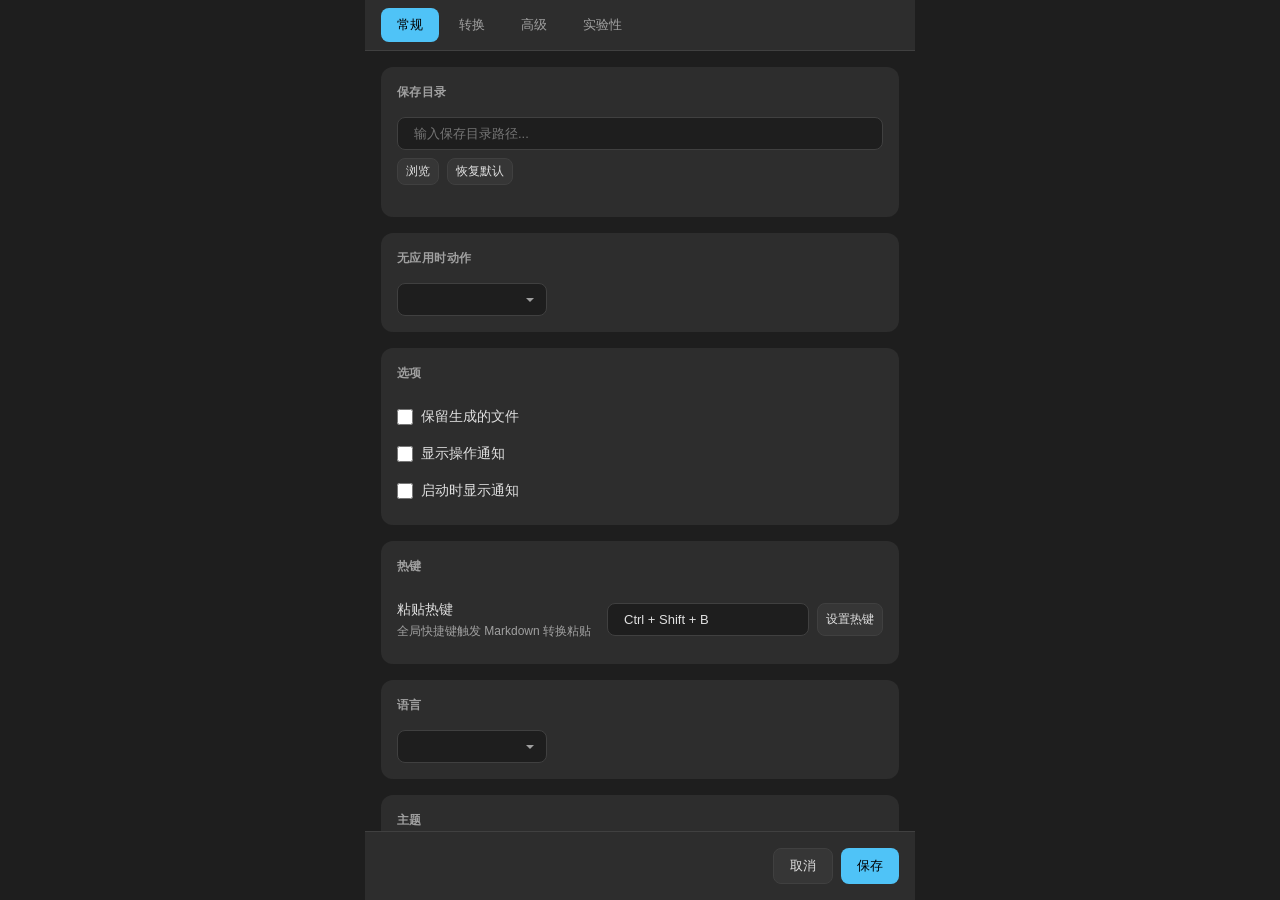
==== commit c9b4ebbc: "feat(settings): 添加主题支持和调试模式 添加全面的主题切换功能，支持自动/浅色/深色模式， 包括系统主题检测和窗口背景颜色自适应。 同时增加调试模式选项，用于控制开发者工具和控制台日志" ====
--- a/pastemd/presentation/webview/assets/index.html
+++ b/pastemd/presentation/webview/assets/index.html
@@ -83,6 +83,13 @@
                         <!-- 动态填充 -->
                     </select>
                 </div>
+
+                <div class="section">
+                    <div class="section-title" data-i18n="settings.general.theme">主题</div>
+                    <select id="theme">
+                        <!-- 动态填充 -->
+                    </select>
+                </div>
             </section>
 
             <!-- 转换设置 -->
@@ -162,6 +169,16 @@
                         <input type="checkbox" id="excel-keep-format" checked>
                         <label for="excel-keep-format" data-i18n="settings.advanced.excel_format">保留 Excel 格式</label>
                     </div>
+                </div>
+
+                <!-- 开发者选项 -->
+                <div class="section">
+                    <div class="section-title" data-i18n="settings.advanced.debug_options">开发者选项</div>
+                    <div class="checkbox-item">
+                        <input type="checkbox" id="debug-mode">
+                        <label for="debug-mode" data-i18n="settings.advanced.debug_mode">启用调试模式</label>
+                    </div>
+                    <div class="note" data-i18n="settings.advanced.debug_mode_note">启用后将开启开发者工具和控制台日志（需重启生效）</div>
                 </div>
             </section>
 
--- a/pastemd/presentation/webview/assets/css/theme.css
+++ b/pastemd/presentation/webview/assets/css/theme.css
@@ -1,4 +1,6 @@
 /* PasteMD Settings - Theme Variables */
+
+/* ==================== 深色主题（默认） ==================== */
 :root {
     /* 主题色 */
     --bg-primary: #1e1e1e;
@@ -60,17 +62,105 @@
     --font-mono: "SF Mono", "Fira Code", Consolas, monospace;
 }
 
-/* 浅色主题 (预留) */
+/* ==================== 浅色主题变量定义 ==================== */
+/* 用于 auto 模式（媒体查询）和 light 强制模式 */
+
+/* 浅色主题 (auto 模式 - 跟随系统) */
 @media (prefers-color-scheme: light) {
     :root.auto-theme {
+        /* 主题色 */
         --bg-primary: #ffffff;
         --bg-secondary: #f5f5f5;
         --bg-tertiary: #eeeeee;
         --bg-hover: #e0e0e0;
+
+        /* 文字颜色 */
         --text-primary: #212121;
         --text-secondary: #757575;
         --text-muted: #9e9e9e;
+
+        /* 强调色 */
+        --accent: #0288d1;
+        --accent-hover: #0277bd;
+        --accent-active: #01579b;
+
+        /* 边框 */
         --border: #e0e0e0;
         --border-light: #d0d0d0;
+
+        /* 状态色 */
+        --success: #43a047;
+        --success-bg: rgba(67, 160, 71, 0.1);
+        --warning: #fb8c00;
+        --warning-bg: rgba(251, 140, 0, 0.1);
+        --error: #e53935;
+        --error-bg: rgba(229, 57, 53, 0.1);
+        --error-hover: #c62828;
+        --info: #1e88e5;
+
+        /* 强调色文字 */
+        --text-on-accent: #fff;
+        --text-on-error: #fff;
+
+        /* 权限状态色 */
+        --status-granted: #43a047;
+        --status-missing: #e53935;
+
+        /* 阴影 */
+        --shadow-sm: 0 1px 2px rgba(0, 0, 0, 0.1);
+        --shadow-md: 0 4px 8px rgba(0, 0, 0, 0.1);
+        --shadow-lg: 0 8px 16px rgba(0, 0, 0, 0.15);
     }
 }
+
+/* ==================== 强制浅色主题 ==================== */
+:root.light-theme {
+    /* 主题色 */
+    --bg-primary: #ffffff;
+    --bg-secondary: #f5f5f5;
+    --bg-tertiary: #eeeeee;
+    --bg-hover: #e0e0e0;
+
+    /* 文字颜色 */
+    --text-primary: #212121;
+    --text-secondary: #757575;
+    --text-muted: #9e9e9e;
+
+    /* 强调色 */
+    --accent: #0288d1;
+    --accent-hover: #0277bd;
+    --accent-active: #01579b;
+
+    /* 边框 */
+    --border: #e0e0e0;
+    --border-light: #d0d0d0;
+
+    /* 状态色 */
+    --success: #43a047;
+    --success-bg: rgba(67, 160, 71, 0.1);
+    --warning: #fb8c00;
+    --warning-bg: rgba(251, 140, 0, 0.1);
+    --error: #e53935;
+    --error-bg: rgba(229, 57, 53, 0.1);
+    --error-hover: #c62828;
+    --info: #1e88e5;
+
+    /* 强调色文字 */
+    --text-on-accent: #fff;
+    --text-on-error: #fff;
+
+    /* 权限状态色 */
+    --status-granted: #43a047;
+    --status-missing: #e53935;
+
+    /* 阴影 */
+    --shadow-sm: 0 1px 2px rgba(0, 0, 0, 0.1);
+    --shadow-md: 0 4px 8px rgba(0, 0, 0, 0.1);
+    --shadow-lg: 0 8px 16px rgba(0, 0, 0, 0.15);
+}
+
+/* ==================== 强制深色主题 ==================== */
+/* dark-theme 使用默认的 :root 变量，无需额外定义 */
+:root.dark-theme {
+    /* 保持默认深色变量 */
+}
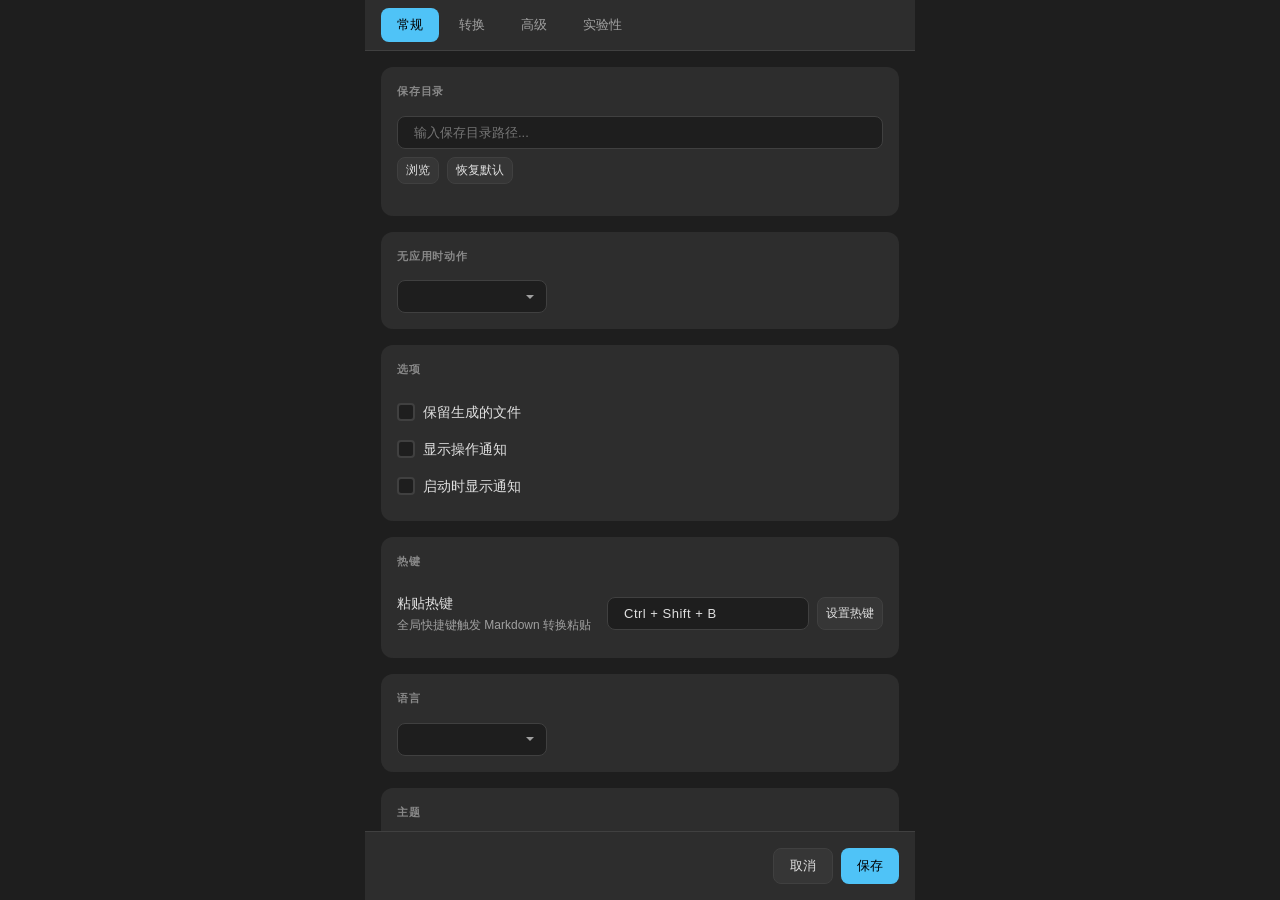
==== commit 20ffad63: "feat(webview): 初步添加 Windows 11 Mica 效果和平台视觉支持 为设置窗口添加 Windows 11 Mica 材质效果和 macOS Vibrancy 支持， 提供现代化" ====
--- a/pastemd/presentation/webview/assets/index.html
+++ b/pastemd/presentation/webview/assets/index.html
@@ -7,6 +7,7 @@
     <link rel="stylesheet" href="css/theme.css">
     <link rel="stylesheet" href="css/base.css">
     <link rel="stylesheet" href="css/components.css">
+    <link rel="stylesheet" href="css/platform.css">
 </head>
 <body class="loading">
     <div class="app">
@@ -341,6 +342,7 @@
 
     <!-- JavaScript -->
     <script src="js/api.js"></script>
+    <script src="js/platform.js"></script>
     <script src="js/i18n.js"></script>
     <script src="js/tabs.js"></script>
     <script src="js/hotkey.js"></script>
--- a/pastemd/presentation/webview/assets/css/theme.css
+++ b/pastemd/presentation/webview/assets/css/theme.css
@@ -164,3 +164,85 @@
 :root.dark-theme {
     /* 保持默认深色变量 */
 }
+
+/* ==================== 平台特定变量 ==================== */
+
+/* Windows 11 专用字体和圆角 */
+body.platform-windows {
+    --font-family: "Segoe UI Variable", "Segoe UI", -apple-system, BlinkMacSystemFont, sans-serif;
+    --radius-sm: 4px;
+    --radius-md: 8px;
+    --radius-lg: 10px;
+}
+
+/* macOS 专用字体和圆角 */
+body.platform-macos {
+    --font-family: -apple-system, BlinkMacSystemFont, "SF Pro Text", "SF Pro Display", sans-serif;
+    --radius-sm: 6px;
+    --radius-md: 10px;
+    --radius-lg: 14px;
+}
+
+/* ==================== Windows 11 Mica 效果 ==================== */
+
+/* Mica 深色模式（默认） */
+:root.mica-enabled {
+    --bg-primary: transparent;
+    --bg-secondary: rgba(255, 255, 255, 0.04);
+    --bg-tertiary: rgba(255, 255, 255, 0.07);
+    --bg-hover: rgba(255, 255, 255, 0.10);
+    --border: rgba(255, 255, 255, 0.08);
+    --border-light: rgba(255, 255, 255, 0.12);
+    --shadow-sm: 0 1px 3px rgba(0, 0, 0, 0.15);
+    --shadow-md: 0 4px 12px rgba(0, 0, 0, 0.2);
+    --shadow-lg: 0 8px 24px rgba(0, 0, 0, 0.25);
+}
+
+/* Mica 浅色模式 */
+:root.mica-enabled.light-theme {
+    --bg-secondary: rgba(255, 255, 255, 0.6);
+    --bg-tertiary: rgba(255, 255, 255, 0.75);
+    --bg-hover: rgba(255, 255, 255, 0.85);
+    --border: rgba(0, 0, 0, 0.06);
+    --border-light: rgba(0, 0, 0, 0.08);
+}
+
+/* Mica Auto 模式 - 跟随系统浅色 */
+@media (prefers-color-scheme: light) {
+    :root.mica-enabled.auto-theme {
+        --bg-secondary: rgba(255, 255, 255, 0.6);
+        --bg-tertiary: rgba(255, 255, 255, 0.75);
+        --bg-hover: rgba(255, 255, 255, 0.85);
+        --border: rgba(0, 0, 0, 0.06);
+        --border-light: rgba(0, 0, 0, 0.08);
+    }
+}
+
+/* ==================== macOS Vibrancy 效果 ==================== */
+
+/* Vibrancy 深色模式（默认） */
+body.platform-macos.vibrancy-enabled {
+    --bg-primary: transparent;
+    --bg-secondary: rgba(255, 255, 255, 0.08);
+    --bg-tertiary: rgba(255, 255, 255, 0.12);
+    --bg-hover: rgba(255, 255, 255, 0.15);
+    --border: rgba(255, 255, 255, 0.1);
+}
+
+/* Vibrancy 浅色模式 */
+body.platform-macos.vibrancy-enabled.light-theme {
+    --bg-secondary: rgba(0, 0, 0, 0.04);
+    --bg-tertiary: rgba(0, 0, 0, 0.06);
+    --bg-hover: rgba(0, 0, 0, 0.08);
+    --border: rgba(0, 0, 0, 0.1);
+}
+
+/* Vibrancy Auto 模式 - 跟随系统浅色 */
+@media (prefers-color-scheme: light) {
+    body.platform-macos.vibrancy-enabled.auto-theme {
+        --bg-secondary: rgba(0, 0, 0, 0.04);
+        --bg-tertiary: rgba(0, 0, 0, 0.06);
+        --bg-hover: rgba(0, 0, 0, 0.08);
+        --border: rgba(0, 0, 0, 0.1);
+    }
+}
--- a/pastemd/presentation/webview/assets/css/base.css
+++ b/pastemd/presentation/webview/assets/css/base.css
@@ -98,6 +98,14 @@
     flex-direction: column;
     height: 100vh;
     overflow: hidden;
+    background: var(--bg-primary);
+    transition: background-color 0.2s ease;
+}
+
+/* Mica/Vibrancy 透明背景支持 */
+:root.mica-enabled .app,
+body.vibrancy-enabled .app {
+    background: transparent;
 }
 
 /* 加载状态 */
--- a/pastemd/presentation/webview/assets/css/components.css
+++ b/pastemd/presentation/webview/assets/css/components.css
@@ -558,3 +558,135 @@
 .path-row .btn-group {
     margin-top: var(--spacing-sm);
 }
+
+/* ==================== 现代化增强样式 ==================== */
+
+/* 更平滑的全局过渡 */
+.tab,
+.btn,
+.section,
+input,
+select,
+textarea {
+    transition: all 0.15s ease;
+}
+
+/* 选项卡激活时的微动画 */
+.tab.active {
+    transform: scale(1);
+}
+
+.tab:active {
+    transform: scale(0.98);
+}
+
+/* 按钮点击反馈 */
+.btn:active:not(:disabled) {
+    transform: scale(0.97);
+}
+
+/* 输入框聚焦时的光晕效果 */
+input[type="text"]:focus,
+input[type="password"]:focus,
+input[type="number"]:focus,
+select:focus,
+textarea:focus {
+    outline: none;
+    border-color: var(--accent);
+}
+
+/* 复选框现代化样式 */
+.checkbox-item input[type="checkbox"] {
+    appearance: none;
+    -webkit-appearance: none;
+    width: 18px;
+    height: 18px;
+    border: 2px solid var(--border);
+    border-radius: 4px;
+    background: var(--bg-primary);
+    cursor: pointer;
+    transition: all 0.15s ease;
+    position: relative;
+}
+
+.checkbox-item input[type="checkbox"]:hover {
+    border-color: var(--accent);
+}
+
+.checkbox-item input[type="checkbox"]:checked {
+    background: var(--accent);
+    border-color: var(--accent);
+}
+
+.checkbox-item input[type="checkbox"]:checked::after {
+    content: '';
+    position: absolute;
+    left: 5px;
+    top: 2px;
+    width: 4px;
+    height: 8px;
+    border: solid var(--text-on-accent);
+    border-width: 0 2px 2px 0;
+    transform: rotate(45deg);
+}
+
+.checkbox-item input[type="checkbox"]:focus {
+    box-shadow: 0 0 0 2px rgba(79, 195, 247, 0.25);
+}
+
+/* Section 标题更现代的样式 */
+.section-title {
+    font-size: 11px;
+    font-weight: 600;
+    color: var(--text-secondary);
+    text-transform: uppercase;
+    letter-spacing: 0.8px;
+    margin-bottom: var(--spacing-md);
+    opacity: 0.8;
+}
+
+/* 列表项悬停效果增强 */
+.list-item {
+    transition: all 0.1s ease;
+}
+
+.list-item:hover {
+    background: var(--bg-hover);
+    padding-left: calc(var(--spacing-md) + 2px);
+}
+
+/* Toast 通知增强 */
+.toast {
+    backdrop-filter: blur(10px);
+    -webkit-backdrop-filter: blur(10px);
+}
+
+/* 热键输入框增强 */
+.hotkey-display,
+.hotkey-input {
+    font-family: var(--font-mono);
+    letter-spacing: 0.5px;
+}
+
+/* 权限项卡片效果 */
+.permission-item {
+    transition: all 0.15s ease;
+}
+
+.permission-item:hover {
+    background: var(--bg-hover);
+}
+
+/* 状态指示点动画 */
+.status-dot {
+    transition: all 0.2s ease;
+}
+
+.status-dot.granted {
+    box-shadow: 0 0 6px var(--success);
+}
+
+.status-dot.missing {
+    box-shadow: 0 0 6px var(--error);
+}
+
--- a/pastemd/presentation/webview/assets/css/platform.css
+++ b/pastemd/presentation/webview/assets/css/platform.css
@@ -0,0 +1,234 @@
+/**
+ * PasteMD Settings - Platform-Specific Styles
+ *
+ * 此文件包含 Windows 11 Mica 和 macOS Vibrancy 效果的专用样式
+ */
+
+/* ==================== 透明效果基础设置 ==================== */
+
+/* Mica/Vibrancy 启用时的透明背景 */
+:root.mica-enabled body,
+body.vibrancy-enabled {
+    background-color: transparent !important;
+}
+
+:root.mica-enabled .app,
+body.vibrancy-enabled .app {
+    background: transparent;
+}
+
+/* ==================== 透明效果层级应用 ==================== */
+
+/* 选项卡区域 - 半透明层 */
+:root.mica-enabled .tabs,
+body.vibrancy-enabled .tabs {
+    background: var(--bg-secondary);
+    backdrop-filter: saturate(120%) blur(2px);
+    -webkit-backdrop-filter: saturate(120%) blur(2px);
+}
+
+/* 内容区域背景 */
+:root.mica-enabled .tab-content,
+body.vibrancy-enabled .tab-content {
+    background: transparent;
+}
+
+/* Section 卡片 */
+:root.mica-enabled .section,
+body.vibrancy-enabled .section {
+    background: var(--bg-secondary);
+    border: 1px solid var(--border);
+}
+
+/* 底部操作栏 */
+:root.mica-enabled .actions,
+body.vibrancy-enabled .actions {
+    background: var(--bg-secondary);
+    backdrop-filter: saturate(120%) blur(2px);
+    -webkit-backdrop-filter: saturate(120%) blur(2px);
+}
+
+/* 模态框 */
+:root.mica-enabled .modal,
+body.vibrancy-enabled .modal {
+    background: var(--bg-tertiary);
+    backdrop-filter: blur(20px) saturate(150%);
+    -webkit-backdrop-filter: blur(20px) saturate(150%);
+}
+
+:root.mica-enabled .modal-overlay,
+body.vibrancy-enabled .modal-overlay {
+    background: rgba(0, 0, 0, 0.4);
+}
+
+/* ==================== Windows 11 特定样式 ==================== */
+
+/* Windows 11 风格的选项卡 */
+body.platform-windows .tabs {
+    padding: 6px 12px;
+    gap: 4px;
+}
+
+body.platform-windows .tab {
+    padding: 7px 14px;
+    font-size: 13px;
+    font-weight: 400;
+    transition: all 0.12s ease;
+}
+
+body.platform-windows .tab:hover {
+    background: var(--bg-hover);
+}
+
+body.platform-windows .tab.active {
+    background: var(--accent);
+    color: var(--text-on-accent);
+    font-weight: 500;
+}
+
+/* Windows 11 风格的按钮 */
+body.platform-windows .btn {
+    font-weight: 500;
+    transition: all 0.1s ease;
+}
+
+body.platform-windows .btn-primary {
+    box-shadow: 0 1px 0 rgba(0, 0, 0, 0.08);
+}
+
+body.platform-windows .btn-primary:hover {
+    box-shadow: 0 2px 4px rgba(0, 0, 0, 0.1);
+}
+
+body.platform-windows .btn-secondary {
+    border: 1px solid var(--border);
+}
+
+/* Windows 11 风格的输入框 */
+body.platform-windows input[type="text"]:focus,
+body.platform-windows select:focus,
+body.platform-windows textarea:focus {
+    box-shadow: 0 0 0 1px var(--accent);
+}
+
+/* Windows 11 风格的 Section */
+body.platform-windows .section {
+    border: 1px solid var(--border);
+    box-shadow: var(--shadow-sm);
+}
+
+/* Windows 11 风格的模态框 */
+body.platform-windows .modal {
+    box-shadow: 0 8px 32px rgba(0, 0, 0, 0.28);
+    border: 1px solid var(--border);
+}
+
+/* ==================== macOS 特定样式 ==================== */
+
+/* macOS 风格的选项卡 */
+body.platform-macos .tabs {
+    padding: 10px 16px;
+    gap: 2px;
+    border-bottom: none;
+}
+
+body.platform-macos .tab {
+    padding: 6px 14px;
+    font-size: 13px;
+    font-weight: 500;
+    color: var(--text-secondary);
+    transition: all 0.15s ease;
+}
+
+body.platform-macos .tab:hover {
+    background: var(--bg-hover);
+    color: var(--text-primary);
+}
+
+body.platform-macos .tab.active {
+    background: var(--accent);
+    color: #fff;
+}
+
+/* macOS 风格的按钮 */
+body.platform-macos .btn {
+    font-weight: 500;
+    transition: all 0.15s ease;
+}
+
+body.platform-macos .btn-primary {
+    box-shadow: 0 1px 2px rgba(0, 0, 0, 0.12);
+}
+
+body.platform-macos .btn-primary:hover {
+    box-shadow: 0 2px 6px rgba(0, 0, 0, 0.15);
+    transform: translateY(-0.5px);
+}
+
+body.platform-macos .btn-secondary {
+    background: var(--bg-tertiary);
+}
+
+/* macOS 风格的输入框 */
+body.platform-macos input[type="text"],
+body.platform-macos select,
+body.platform-macos textarea {
+    background: var(--bg-tertiary);
+}
+
+body.platform-macos input[type="text"]:focus,
+body.platform-macos select:focus,
+body.platform-macos textarea:focus {
+    background: var(--bg-primary);
+    box-shadow: 0 0 0 3px rgba(var(--accent-rgb, 79, 195, 247), 0.25);
+}
+
+/* macOS 风格的 Section */
+body.platform-macos .section {
+    border: none;
+    box-shadow: 0 1px 4px rgba(0, 0, 0, 0.08);
+}
+
+/* macOS 风格的模态框 */
+body.platform-macos .modal {
+    box-shadow: 0 20px 60px rgba(0, 0, 0, 0.25);
+    border: none;
+}
+
+/* ==================== 降级处理 ==================== */
+
+/* 不支持 backdrop-filter 时的回退样式 */
+@supports not (backdrop-filter: blur(1px)) {
+    :root.mica-enabled body,
+    body.vibrancy-enabled {
+        background-color: var(--bg-primary) !important;
+    }
+
+    :root.mica-enabled .app,
+    body.vibrancy-enabled .app {
+        background: var(--bg-primary);
+    }
+
+    :root.mica-enabled .tabs,
+    body.vibrancy-enabled .tabs,
+    :root.mica-enabled .actions,
+    body.vibrancy-enabled .actions {
+        backdrop-filter: none;
+        -webkit-backdrop-filter: none;
+    }
+}
+
+/* ==================== 动画优化 ==================== */
+
+/* 减少动画时禁用 backdrop-filter（性能优化） */
+@media (prefers-reduced-motion: reduce) {
+    :root.mica-enabled .tabs,
+    :root.mica-enabled .actions,
+    :root.mica-enabled .modal,
+    body.vibrancy-enabled .tabs,
+    body.vibrancy-enabled .actions,
+    body.vibrancy-enabled .modal {
+        backdrop-filter: none;
+        -webkit-backdrop-filter: none;
+    }
+}
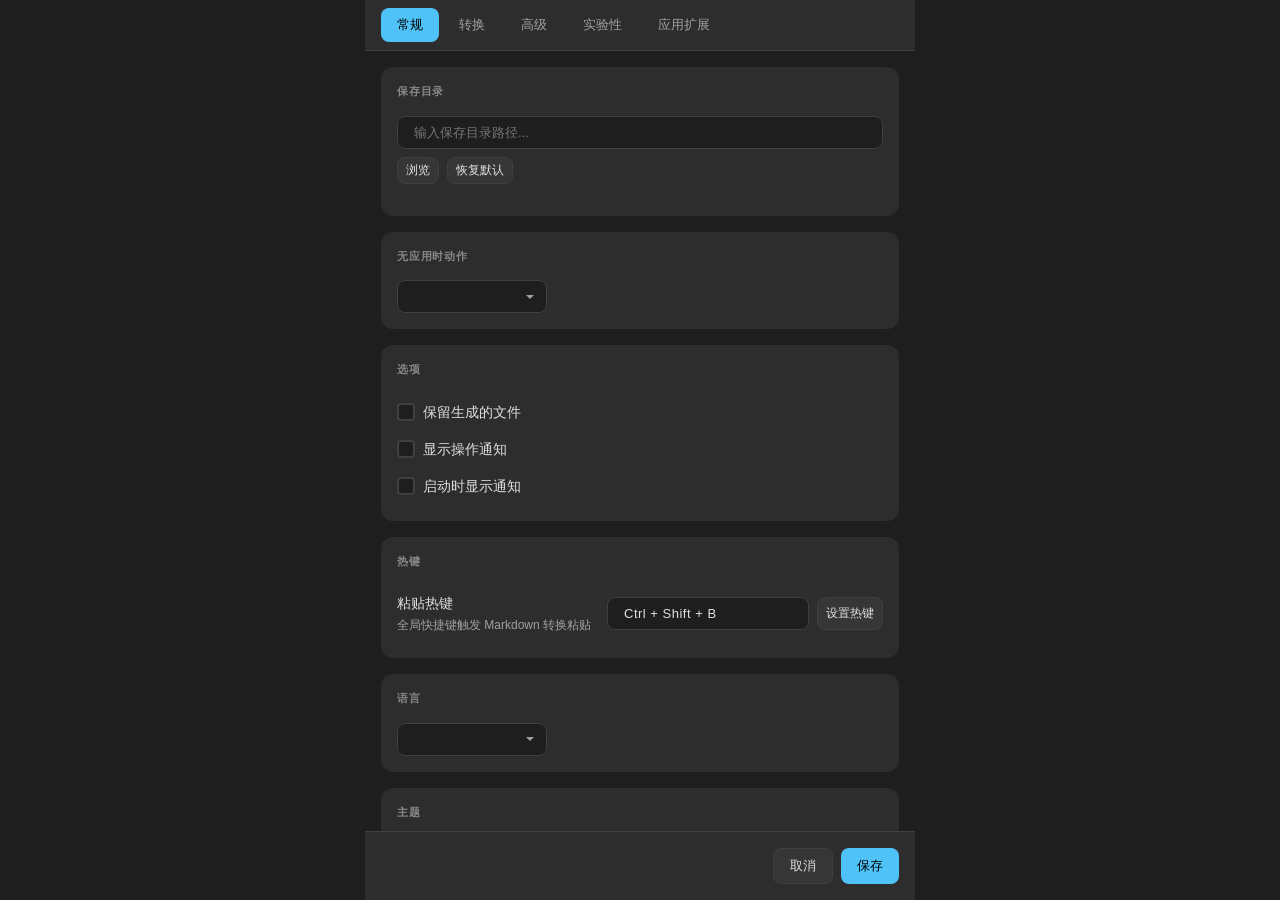
==== commit fa0a0eb3: "feat(webview): 新增应用扩展配置功能，支持为不同应用配置粘贴工作流 新增 ExtensionsApi 和前端扩展管理器，允许用户为特定应用配置 HTML、Markdown、LaTeX 和" ====
--- a/pastemd/presentation/webview/assets/index.html
+++ b/pastemd/presentation/webview/assets/index.html
@@ -17,6 +17,7 @@
             <button class="tab" data-tab="conversion" data-i18n="settings.tab.conversion">转换</button>
             <button class="tab" data-tab="advanced" data-i18n="settings.tab.advanced">高级</button>
             <button class="tab" data-tab="experimental" data-i18n="settings.tab.experimental">实验性</button>
+            <button class="tab" data-tab="extensions" data-i18n="settings.tab.extensions">应用扩展</button>
             <button class="tab macos-only" data-tab="permissions" data-i18n="settings.tab.permissions">权限</button>
         </nav>
 
@@ -212,6 +213,103 @@
                     <textarea id="request-headers" rows="4" data-i18n-placeholder="settings.conversion.pandoc_request_headers_placeholder" placeholder="每行一个请求头，格式：Header-Name: value" disabled></textarea>
                     <div class="note" data-i18n="settings.conversion.pandoc_request_headers_note">下载远程图片等资源时附加的 HTTP 请求头</div>
                     <button class="btn btn-secondary btn-sm mt-sm" onclick="fillRequestHeadersExample()" data-i18n="settings.conversion.pandoc_request_headers_fill_example">填入示例</button>
+                </div>
+            </section>
+
+            <!-- 应用扩展 -->
+            <section id="panel-extensions" class="panel">
+                <div class="section">
+                    <p class="text-secondary mb-md" data-i18n="settings.extensions.description">
+                        注：可在此配置扩展不同需求的粘贴。双击应用可编辑窗口名称匹配规则，为空则匹配所有窗口。
+                    </p>
+                </div>
+
+                <!-- HTML 粘贴工作流 -->
+                <div class="section extension-section" data-workflow="html">
+                    <div class="section-title" data-i18n="settings.extensions.html_title">HTML 粘贴</div>
+                    <div class="checkbox-item">
+                        <input type="checkbox" id="ext-html-enabled">
+                        <label for="ext-html-enabled" data-i18n="settings.extensions.html_enable">启用 HTML 格式粘贴</label>
+                    </div>
+                    <div class="checkbox-item ml-md">
+                        <input type="checkbox" id="ext-html-keep-latex">
+                        <label for="ext-html-keep-latex" data-i18n="settings.extensions.keep_latex">保持 $...$ 公式格式（不转换为 MathML）</label>
+                    </div>
+                    <div class="extension-apps mt-sm">
+                        <div class="section-subtitle" data-i18n="settings.extensions.app_list">目标应用</div>
+                        <div class="d-flex gap-md">
+                            <div id="ext-html-apps" class="list flex-1 min-h-80">
+                                <div class="list-empty" data-i18n="settings.extensions.no_apps">无应用</div>
+                            </div>
+                            <div class="btn-group flex-column">
+                                <button class="btn btn-secondary btn-sm" onclick="extensionsManager.addApp('html')" data-i18n="settings.extensions.select_app">选择应用</button>
+                                <button class="btn btn-secondary btn-sm" id="ext-html-remove-btn" disabled onclick="extensionsManager.removeApp('html')" data-i18n="settings.conversion.remove_filter">移除</button>
+                            </div>
+                        </div>
+                    </div>
+                </div>
+
+                <!-- Markdown 粘贴工作流 -->
+                <div class="section extension-section" data-workflow="md">
+                    <div class="section-title" data-i18n="settings.extensions.md_title">Markdown 粘贴</div>
+                    <div class="checkbox-item">
+                        <input type="checkbox" id="ext-md-enabled">
+                        <label for="ext-md-enabled" data-i18n="settings.extensions.md_enable">启用 Markdown 纯文本粘贴</label>
+                    </div>
+                    <div class="extension-apps mt-sm">
+                        <div class="section-subtitle" data-i18n="settings.extensions.app_list">目标应用</div>
+                        <div class="d-flex gap-md">
+                            <div id="ext-md-apps" class="list flex-1 min-h-80">
+                                <div class="list-empty" data-i18n="settings.extensions.no_apps">无应用</div>
+                            </div>
+                            <div class="btn-group flex-column">
+                                <button class="btn btn-secondary btn-sm" onclick="extensionsManager.addApp('md')" data-i18n="settings.extensions.select_app">选择应用</button>
+                                <button class="btn btn-secondary btn-sm" id="ext-md-remove-btn" disabled onclick="extensionsManager.removeApp('md')" data-i18n="settings.conversion.remove_filter">移除</button>
+                            </div>
+                        </div>
+                    </div>
+                </div>
+
+                <!-- LaTeX 粘贴工作流 -->
+                <div class="section extension-section" data-workflow="latex">
+                    <div class="section-title" data-i18n="settings.extensions.latex_title">LaTeX 粘贴</div>
+                    <div class="checkbox-item">
+                        <input type="checkbox" id="ext-latex-enabled">
+                        <label for="ext-latex-enabled" data-i18n="settings.extensions.latex_enable">启用 LaTeX 粘贴</label>
+                    </div>
+                    <div class="extension-apps mt-sm">
+                        <div class="section-subtitle" data-i18n="settings.extensions.app_list">目标应用</div>
+                        <div class="d-flex gap-md">
+                            <div id="ext-latex-apps" class="list flex-1 min-h-80">
+                                <div class="list-empty" data-i18n="settings.extensions.no_apps">无应用</div>
+                            </div>
+                            <div class="btn-group flex-column">
+                                <button class="btn btn-secondary btn-sm" onclick="extensionsManager.addApp('latex')" data-i18n="settings.extensions.select_app">选择应用</button>
+                                <button class="btn btn-secondary btn-sm" id="ext-latex-remove-btn" disabled onclick="extensionsManager.removeApp('latex')" data-i18n="settings.conversion.remove_filter">移除</button>
+                            </div>
+                        </div>
+                    </div>
+                </div>
+
+                <!-- 文件粘贴工作流 -->
+                <div class="section extension-section" data-workflow="file">
+                    <div class="section-title" data-i18n="settings.extensions.file_title">文件粘贴</div>
+                    <div class="checkbox-item">
+                        <input type="checkbox" id="ext-file-enabled">
+                        <label for="ext-file-enabled" data-i18n="settings.extensions.file_enable">启用文件粘贴</label>
+                    </div>
+                    <div class="extension-apps mt-sm">
+                        <div class="section-subtitle" data-i18n="settings.extensions.app_list">目标应用</div>
+                        <div class="d-flex gap-md">
+                            <div id="ext-file-apps" class="list flex-1 min-h-80">
+                                <div class="list-empty" data-i18n="settings.extensions.no_apps">无应用</div>
+                            </div>
+                            <div class="btn-group flex-column">
+                                <button class="btn btn-secondary btn-sm" onclick="extensionsManager.addApp('file')" data-i18n="settings.extensions.select_app">选择应用</button>
+                                <button class="btn btn-secondary btn-sm" id="ext-file-remove-btn" disabled onclick="extensionsManager.removeApp('file')" data-i18n="settings.conversion.remove_filter">移除</button>
+                            </div>
+                        </div>
+                    </div>
                 </div>
             </section>
 
@@ -337,6 +435,55 @@
         </div>
     </div>
 
+    <!-- 应用选择模态框 -->
+    <div id="app-select-modal" class="modal-overlay hidden" onclick="event.target === this && extensionsManager.closeAppSelectModal()">
+        <div class="modal modal-lg">
+            <div class="modal-header">
+                <h2 data-i18n="settings.extensions.select_app">选择应用</h2>
+                <button class="modal-close" onclick="extensionsManager.closeAppSelectModal()">&times;</button>
+            </div>
+            <div class="modal-body">
+                <div id="app-select-loading" class="text-center py-md">
+                    <span data-i18n="settings.permissions.status.checking">加载中...</span>
+                </div>
+                <div id="app-select-list" class="app-select-list hidden">
+                    <!-- 动态填充运行中的应用列表 -->
+                </div>
+                <div id="app-select-empty" class="text-center py-md hidden">
+                    <span class="text-muted" data-i18n="settings.extensions.no_running_apps">没有检测到正在运行的应用。</span>
+                </div>
+            </div>
+            <div class="modal-footer">
+                <button class="btn btn-secondary" onclick="extensionsManager.closeAppSelectModal()" data-i18n="settings.buttons.cancel">取消</button>
+                <button class="btn btn-primary" id="app-select-confirm-btn" disabled onclick="extensionsManager.confirmAppSelection()" data-i18n="settings.buttons.select">选择</button>
+            </div>
+        </div>
+    </div>
+
+    <!-- 窗口模式编辑模态框 -->
+    <div id="window-pattern-modal" class="modal-overlay hidden" onclick="event.target === this && extensionsManager.closeWindowPatternModal()">
+        <div class="modal">
+            <div class="modal-header">
+                <h2 data-i18n="settings.extensions.edit_window_pattern">编辑窗口名称匹配</h2>
+                <button class="modal-close" onclick="extensionsManager.closeWindowPatternModal()">&times;</button>
+            </div>
+            <div class="modal-body">
+                <div class="setting-item mb-md">
+                    <span data-i18n="settings.extensions.app_name">应用名称：</span>
+                    <span id="window-pattern-app-name" class="font-bold">--</span>
+                </div>
+                <div class="setting-item">
+                    <label for="window-pattern-input" data-i18n="settings.extensions.window_pattern">窗口名称</label>
+                    <textarea id="window-pattern-input" rows="4" data-i18n-placeholder="settings.extensions.window_pattern_hint" placeholder="可选正则表达式，用于匹配浏览器窗口标题（每行一个）"></textarea>
+                </div>
+            </div>
+            <div class="modal-footer">
+                <button class="btn btn-secondary" onclick="extensionsManager.closeWindowPatternModal()" data-i18n="settings.buttons.cancel">取消</button>
+                <button class="btn btn-primary" onclick="extensionsManager.saveWindowPattern()" data-i18n="settings.buttons.save">保存</button>
+            </div>
+        </div>
+    </div>
+
     <!-- Toast 通知 -->
     <div id="toast" class="toast"></div>
 
@@ -347,6 +494,7 @@
     <script src="js/tabs.js"></script>
     <script src="js/hotkey.js"></script>
     <script src="js/permissions.js"></script>
+    <script src="js/extensions.js"></script>
     <script src="js/main.js"></script>
 </body>
 </html>
--- a/pastemd/presentation/webview/assets/css/components.css
+++ b/pastemd/presentation/webview/assets/css/components.css
@@ -690,3 +690,57 @@
     box-shadow: 0 0 6px var(--error);
 }
 
+/* ==================== 应用选择列表 ==================== */
+.app-select-list {
+    max-height: 300px;
+    overflow-y: auto;
+    background: var(--bg-primary);
+    border: 1px solid var(--border);
+    border-radius: var(--radius-md);
+}
+
+.app-select-item {
+    display: flex;
+    flex-direction: column;
+    padding: var(--spacing-sm) var(--spacing-md);
+    border-bottom: 1px solid var(--border);
+    cursor: pointer;
+    transition: all 0.15s ease;
+}
+
+.app-select-item:last-child {
+    border-bottom: none;
+}
+
+.app-select-item:hover {
+    background: var(--bg-hover);
+}
+
+.app-select-item.selected {
+    background: var(--accent);
+    color: var(--text-on-accent);
+}
+
+.app-select-item.selected .app-id {
+    color: var(--text-on-accent);
+    opacity: 0.8;
+}
+
+.app-select-item .app-name {
+    font-weight: 500;
+    margin-bottom: 2px;
+}
+
+.app-select-item .app-id {
+    font-size: 11px;
+    color: var(--text-muted);
+    word-break: break-all;
+}
+
+/* ==================== Extensions 选项卡增强 ==================== */
+.extension-section .checkbox-item input[type="checkbox"]:checked {
+    background: var(--accent);
+    border-color: var(--accent);
+    box-shadow: 0 0 0 2px rgba(79, 195, 247, 0.3);
+}
+
--- a/pastemd/presentation/webview/assets/css/platform.css
+++ b/pastemd/presentation/webview/assets/css/platform.css
@@ -51,14 +51,29 @@
 /* 模态框 */
 :root.mica-enabled .modal,
 body.vibrancy-enabled .modal {
-    background: var(--bg-tertiary);
+    background: rgba(45, 45, 45, 0.95);
     backdrop-filter: blur(20px) saturate(150%);
     -webkit-backdrop-filter: blur(20px) saturate(150%);
+    border: 1px solid rgba(255, 255, 255, 0.1);
 }
 
 :root.mica-enabled .modal-overlay,
 body.vibrancy-enabled .modal-overlay {
-    background: rgba(0, 0, 0, 0.4);
+    background: rgba(0, 0, 0, 0.6);
+}
+
+/* 模态框浅色主题 */
+:root.mica-enabled.light-theme .modal,
+body.vibrancy-enabled.light-theme .modal {
+    background: rgba(255, 255, 255, 0.95);
+    border: 1px solid rgba(0, 0, 0, 0.08);
+}
+
+@media (prefers-color-scheme: light) {
+    :root.mica-enabled.auto-theme .modal {
+        background: rgba(255, 255, 255, 0.95);
+        border: 1px solid rgba(0, 0, 0, 0.08);
+    }
 }
 
 /* ==================== Windows 11 特定样式 ==================== */
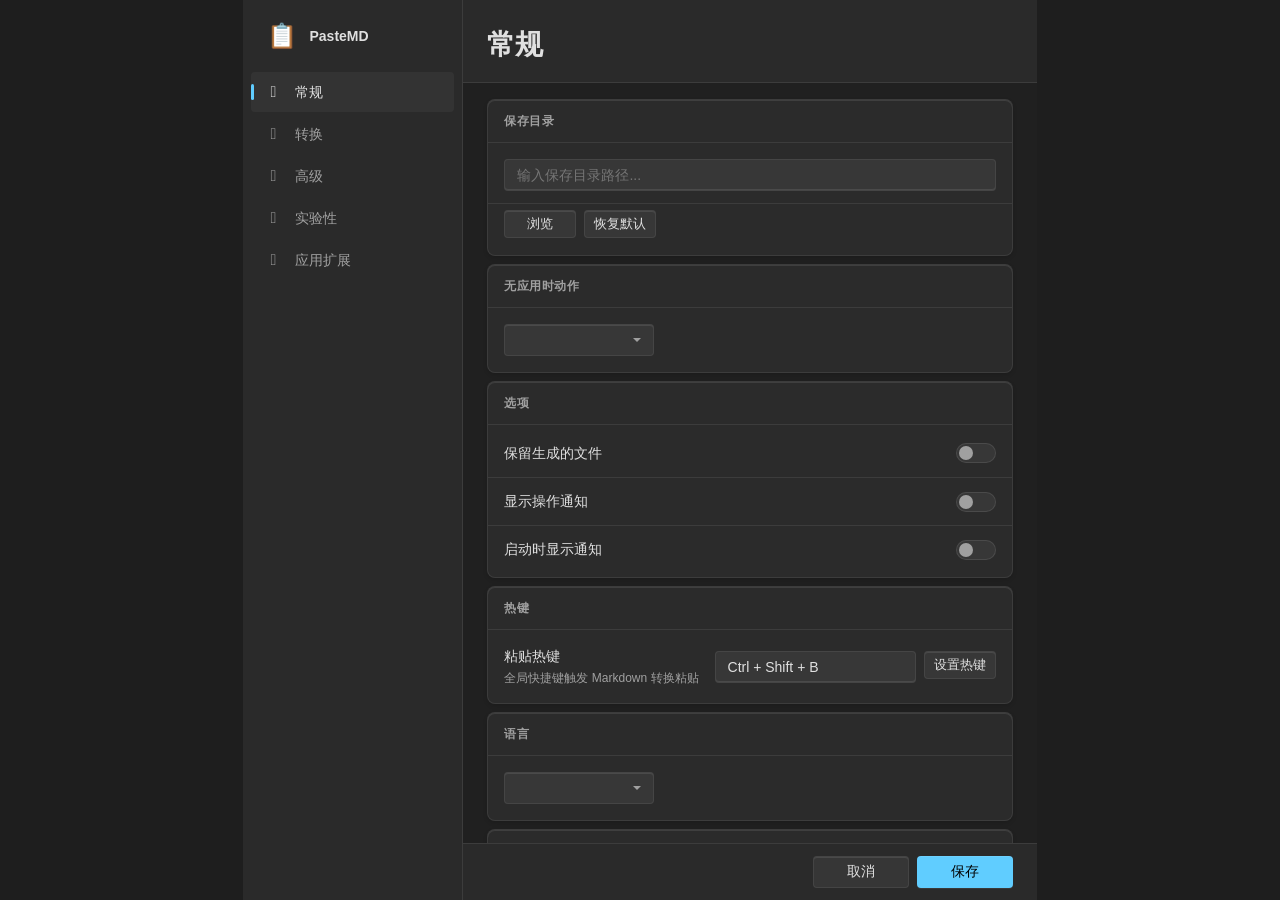
==== commit 074bcce4: "refactor(webview): 重新设计设置界面为侧边栏布局，采用 Windows 11 Fluent Design 风格 将原有的顶部选项卡导航重构为左侧侧边栏导航，引入 Fluent Des" ====
--- a/pastemd/presentation/webview/assets/index.html
+++ b/pastemd/presentation/webview/assets/index.html
@@ -8,420 +8,663 @@
     <link rel="stylesheet" href="css/base.css">
     <link rel="stylesheet" href="css/components.css">
     <link rel="stylesheet" href="css/platform.css">
+    <style>
+        /* Segoe Fluent Icons 字体引用 */
+        @font-face {
+            font-family: "Segoe Fluent Icons";
+            src: local("Segoe Fluent Icons"), local("Segoe MDL2 Assets");
+        }
+    </style>
 </head>
 <body class="loading">
     <div class="app">
-        <!-- 选项卡导航 -->
-        <nav class="tabs">
-            <button class="tab active" data-tab="general" data-i18n="settings.tab.general">常规</button>
-            <button class="tab" data-tab="conversion" data-i18n="settings.tab.conversion">转换</button>
-            <button class="tab" data-tab="advanced" data-i18n="settings.tab.advanced">高级</button>
-            <button class="tab" data-tab="experimental" data-i18n="settings.tab.experimental">实验性</button>
-            <button class="tab" data-tab="extensions" data-i18n="settings.tab.extensions">应用扩展</button>
-            <button class="tab macos-only" data-tab="permissions" data-i18n="settings.tab.permissions">权限</button>
+        <!-- 侧边栏导航 -->
+        <nav class="sidebar">
+            <div class="sidebar-header">
+                <span class="app-logo">📋</span>
+                <span class="app-title">PasteMD</span>
+            </div>
+            <ul class="nav-list">
+                <li class="nav-item active" data-tab="general">
+                    <span class="nav-icon">&#xE713;</span>
+                    <span class="nav-label" data-i18n="settings.tab.general">常规</span>
+                </li>
+                <li class="nav-item" data-tab="conversion">
+                    <span class="nav-icon">&#xE8E5;</span>
+                    <span class="nav-label" data-i18n="settings.tab.conversion">转换</span>
+                </li>
+                <li class="nav-item" data-tab="advanced">
+                    <span class="nav-icon">&#xE90F;</span>
+                    <span class="nav-label" data-i18n="settings.tab.advanced">高级</span>
+                </li>
+                <li class="nav-item" data-tab="experimental">
+                    <span class="nav-icon">&#xE7C1;</span>
+                    <span class="nav-label" data-i18n="settings.tab.experimental">实验性</span>
+                </li>
+                <li class="nav-item" data-tab="extensions">
+                    <span class="nav-icon">&#xE74C;</span>
+                    <span class="nav-label" data-i18n="settings.tab.extensions">应用扩展</span>
+                </li>
+                <li class="nav-item macos-only" data-tab="permissions">
+                    <span class="nav-icon">&#xE8D7;</span>
+                    <span class="nav-label" data-i18n="settings.tab.permissions">权限</span>
+                </li>
+            </ul>
         </nav>
 
-        <!-- 选项卡内容 -->
-        <main class="tab-content">
-            <!-- 常规设置 -->
-            <section id="panel-general" class="panel active">
-                <div class="section">
-                    <div class="section-title" data-i18n="settings.general.save_dir">保存目录</div>
-                    <div class="path-row">
-                        <input type="text" id="save-dir" placeholder="输入保存目录路径...">
-                        <div class="btn-group">
-                            <button class="btn btn-secondary btn-sm" onclick="browseSaveDir()" data-i18n="settings.general.browse">浏览</button>
-                            <button class="btn btn-secondary btn-sm" onclick="restoreDefaultSaveDir()" data-i18n="settings.general.restore_default">恢复默认</button>
-                        </div>
-                    </div>
-                </div>
-
-                <div class="section">
-                    <div class="section-title" data-i18n="settings.general.no_app_action">无应用时动作</div>
-                    <select id="no-app-action">
-                        <!-- 动态填充 -->
-                    </select>
-                </div>
-
-                <div class="section">
-                    <div class="section-title" data-i18n="settings.general.options">选项</div>
-                    <div class="checkbox-item">
-                        <input type="checkbox" id="keep-file">
-                        <label for="keep-file" data-i18n="settings.general.keep_file">保留生成的文件</label>
-                    </div>
-                    <div class="checkbox-item">
-                        <input type="checkbox" id="notify">
-                        <label for="notify" data-i18n="settings.general.notify">显示操作通知</label>
-                    </div>
-                    <div class="checkbox-item">
-                        <input type="checkbox" id="startup-notify">
-                        <label for="startup-notify" data-i18n="settings.general.startup_notify">启动时显示通知</label>
-                    </div>
-                    <div class="checkbox-item windows-only">
-                        <input type="checkbox" id="move-cursor">
-                        <label for="move-cursor" data-i18n="settings.general.move_cursor">插入后移动光标到末尾</label>
-                    </div>
-                </div>
-
-                <div class="section">
-                    <div class="section-title" data-i18n="settings.general.hotkey">热键</div>
-                    <div class="setting-item">
-                        <div class="setting-label">
-                            <span class="title" data-i18n="settings.general.hotkey_title">粘贴热键</span>
-                            <span class="desc" data-i18n="settings.general.hotkey_desc">全局快捷键触发 Markdown 转换粘贴</span>
-                        </div>
-                        <div class="setting-control">
-                            <div class="input-group">
-                                <input type="text" id="hotkey-display" class="hotkey-display" readonly value="Ctrl + Shift + B">
-                                <button class="btn btn-secondary btn-sm" onclick="openHotkeyModal()" data-i18n="settings.general.set_hotkey">设置热键</button>
-                            </div>
-                        </div>
-                    </div>
-                </div>
-
-                <div class="section">
-                    <div class="section-title" data-i18n="settings.general.language">语言</div>
-                    <select id="language">
-                        <!-- 动态填充 -->
-                    </select>
-                </div>
-
-                <div class="section">
-                    <div class="section-title" data-i18n="settings.general.theme">主题</div>
-                    <select id="theme">
-                        <!-- 动态填充 -->
-                    </select>
-                </div>
-            </section>
-
-            <!-- 转换设置 -->
-            <section id="panel-conversion" class="panel">
-                <div class="section">
-                    <div class="section-title" data-i18n="settings.conversion.pandoc_path">Pandoc 路径</div>
-                    <div class="path-row">
-                        <input type="text" id="pandoc-path" placeholder="pandoc">
-                        <div class="btn-group">
-                            <button class="btn btn-secondary btn-sm" onclick="browsePandocPath()" data-i18n="settings.general.browse">浏览</button>
-                            <button class="btn btn-secondary btn-sm" onclick="restoreDefaultPandocPath()" data-i18n="settings.general.restore_default">恢复默认</button>
-                        </div>
-                    </div>
-                </div>
-
-                <div class="section">
-                    <div class="section-title" data-i18n="settings.conversion.reference_docx">参考文档</div>
-                    <div class="path-row">
-                        <input type="text" id="reference-docx" data-i18n-placeholder="settings.conversion.reference_docx_placeholder" placeholder="可选：用于设置样式的参考 .docx 文件">
-                        <div class="btn-group">
-                            <button class="btn btn-secondary btn-sm" onclick="browseRefDocx()" data-i18n="settings.general.browse">浏览</button>
-                            <button class="btn btn-secondary btn-sm" onclick="clearRefDocx()" data-i18n="settings.general.clear">清除</button>
-                        </div>
-                    </div>
-                </div>
-
-                <div class="section">
-                    <div class="section-title" data-i18n="settings.conversion.pandoc_filters">Pandoc Filters</div>
-                    <div class="note">
-                        <a href="https://github.com/jgm/pandoc/wiki/Pandoc-Filters" target="_blank">Pandoc Filters Wiki</a> |
-                        <a href="https://pandoc.org/lua-filters.html" target="_blank">Lua Filters</a>
-                    </div>
-                    <div class="d-flex gap-md mt-sm">
-                        <div id="filters-list" class="list flex-1 min-h-120">
-                            <div class="list-empty" data-i18n="settings.conversion.no_filters">无 Filter</div>
-                        </div>
-                        <div class="btn-group flex-column">
-                            <button class="btn btn-secondary btn-sm" onclick="addFilter()" data-i18n="settings.conversion.add_filter">添加</button>
-                            <button class="btn btn-secondary btn-sm" id="filter-remove-btn" disabled onclick="removeFilter()" data-i18n="settings.conversion.remove_filter">移除</button>
-                            <button class="btn btn-secondary btn-sm" id="filter-up-btn" disabled onclick="moveFilterUp()" data-i18n="settings.conversion.move_up">上移</button>
-                            <button class="btn btn-secondary btn-sm" id="filter-down-btn" disabled onclick="moveFilterDown()" data-i18n="settings.conversion.move_down">下移</button>
-                        </div>
-                    </div>
-                    <div class="note" data-i18n="settings.conversion.pandoc_filters_note">Filters 按顺序执行，支持 Lua 脚本和可执行文件</div>
-                </div>
-
-                <div class="section">
-                    <div class="section-title" data-i18n="settings.conversion.html_formatting">HTML 格式化</div>
-                    <div class="checkbox-item">
-                        <input type="checkbox" id="strikethrough-to-del" checked>
-                        <label for="strikethrough-to-del" data-i18n="settings.conversion.strikethrough">删除线转换为 &lt;del&gt; 标签</label>
-                    </div>
-                </div>
-
-                <div class="section">
-                    <div class="section-title" data-i18n="settings.conversion.first_paragraph_heading">首段缩进</div>
-                    <div class="checkbox-item">
-                        <input type="checkbox" id="md-disable-indent" checked>
-                        <label for="md-disable-indent" data-i18n="settings.conversion.md_indent">Markdown 转换时禁用首段缩进</label>
-                    </div>
-                    <div class="checkbox-item">
-                        <input type="checkbox" id="html-disable-indent" checked>
-                        <label for="html-disable-indent" data-i18n="settings.conversion.html_indent">HTML 转换时禁用首段缩进</label>
-                    </div>
-                </div>
-            </section>
-
-            <!-- 高级设置 -->
-            <section id="panel-advanced" class="panel">
-                <div class="section">
-                    <div class="section-title" data-i18n="settings.advanced.excel_options">Excel 选项</div>
-                    <div class="checkbox-item">
-                        <input type="checkbox" id="enable-excel" checked>
-                        <label for="enable-excel" data-i18n="settings.advanced.excel_enable">启用 Excel 表格插入</label>
-                    </div>
-                    <div class="checkbox-item">
-                        <input type="checkbox" id="excel-keep-format" checked>
-                        <label for="excel-keep-format" data-i18n="settings.advanced.excel_format">保留 Excel 格式</label>
-                    </div>
-                </div>
-
-                <!-- 开发者选项 -->
-                <div class="section">
-                    <div class="section-title" data-i18n="settings.advanced.debug_options">开发者选项</div>
-                    <div class="checkbox-item">
-                        <input type="checkbox" id="debug-mode">
-                        <label for="debug-mode" data-i18n="settings.advanced.debug_mode">启用调试模式</label>
-                    </div>
-                    <div class="note" data-i18n="settings.advanced.debug_mode_note">启用后将开启开发者工具和控制台日志（需重启生效）</div>
-                </div>
-            </section>
-
-            <!-- 实验性功能 -->
-            <section id="panel-experimental" class="panel">
-                <div class="section">
-                    <div class="section-title" data-i18n="settings.experimental.formula_processing">公式处理</div>
-                    <div class="checkbox-item">
-                        <input type="checkbox" id="keep-formula">
-                        <label for="keep-formula" data-i18n="settings.conversion.keep_formula">保留原始公式格式</label>
-                    </div>
-                    <div class="checkbox-item">
-                        <input type="checkbox" id="enable-latex-replacements" checked>
-                        <label for="enable-latex-replacements" data-i18n="settings.conversion.enable_latex_replacements">启用 LaTeX 自动替换</label>
-                    </div>
-                    <div class="note" data-i18n="settings.conversion.latex_replacements_note">自动将常见 LaTeX 命令转换为 Word 兼容格式</div>
-                    <div class="checkbox-item mt-md">
-                        <input type="checkbox" id="fix-single-dollar-block" checked>
-                        <label for="fix-single-dollar-block" data-i18n="settings.conversion.fix_single_dollar_block">修复单行 $ 块级公式</label>
-                    </div>
-                    <div class="note" data-i18n="settings.conversion.fix_single_dollar_block_note">将独立行的 $...$ 公式转换为块级公式</div>
-                </div>
-
-                <div class="section">
-                    <div class="section-title" data-i18n="settings.conversion.pandoc_request_headers">Pandoc 请求头</div>
-                    <div class="checkbox-item">
-                        <input type="checkbox" id="enable-request-headers" onchange="toggleRequestHeadersState()">
-                        <label for="enable-request-headers" data-i18n="settings.conversion.pandoc_request_headers_enable">启用自定义请求头</label>
-                    </div>
-                    <textarea id="request-headers" rows="4" data-i18n-placeholder="settings.conversion.pandoc_request_headers_placeholder" placeholder="每行一个请求头，格式：Header-Name: value" disabled></textarea>
-                    <div class="note" data-i18n="settings.conversion.pandoc_request_headers_note">下载远程图片等资源时附加的 HTTP 请求头</div>
-                    <button class="btn btn-secondary btn-sm mt-sm" onclick="fillRequestHeadersExample()" data-i18n="settings.conversion.pandoc_request_headers_fill_example">填入示例</button>
-                </div>
-            </section>
-
-            <!-- 应用扩展 -->
-            <section id="panel-extensions" class="panel">
-                <div class="section">
-                    <p class="text-secondary mb-md" data-i18n="settings.extensions.description">
-                        注：可在此配置扩展不同需求的粘贴。双击应用可编辑窗口名称匹配规则，为空则匹配所有窗口。
-                    </p>
-                </div>
-
-                <!-- HTML 粘贴工作流 -->
-                <div class="section extension-section" data-workflow="html">
-                    <div class="section-title" data-i18n="settings.extensions.html_title">HTML 粘贴</div>
-                    <div class="checkbox-item">
-                        <input type="checkbox" id="ext-html-enabled">
-                        <label for="ext-html-enabled" data-i18n="settings.extensions.html_enable">启用 HTML 格式粘贴</label>
-                    </div>
-                    <div class="checkbox-item ml-md">
-                        <input type="checkbox" id="ext-html-keep-latex">
-                        <label for="ext-html-keep-latex" data-i18n="settings.extensions.keep_latex">保持 $...$ 公式格式（不转换为 MathML）</label>
-                    </div>
-                    <div class="extension-apps mt-sm">
-                        <div class="section-subtitle" data-i18n="settings.extensions.app_list">目标应用</div>
-                        <div class="d-flex gap-md">
-                            <div id="ext-html-apps" class="list flex-1 min-h-80">
-                                <div class="list-empty" data-i18n="settings.extensions.no_apps">无应用</div>
-                            </div>
-                            <div class="btn-group flex-column">
-                                <button class="btn btn-secondary btn-sm" onclick="extensionsManager.addApp('html')" data-i18n="settings.extensions.select_app">选择应用</button>
-                                <button class="btn btn-secondary btn-sm" id="ext-html-remove-btn" disabled onclick="extensionsManager.removeApp('html')" data-i18n="settings.conversion.remove_filter">移除</button>
-                            </div>
-                        </div>
-                    </div>
-                </div>
-
-                <!-- Markdown 粘贴工作流 -->
-                <div class="section extension-section" data-workflow="md">
-                    <div class="section-title" data-i18n="settings.extensions.md_title">Markdown 粘贴</div>
-                    <div class="checkbox-item">
-                        <input type="checkbox" id="ext-md-enabled">
-                        <label for="ext-md-enabled" data-i18n="settings.extensions.md_enable">启用 Markdown 纯文本粘贴</label>
-                    </div>
-                    <div class="extension-apps mt-sm">
-                        <div class="section-subtitle" data-i18n="settings.extensions.app_list">目标应用</div>
-                        <div class="d-flex gap-md">
-                            <div id="ext-md-apps" class="list flex-1 min-h-80">
-                                <div class="list-empty" data-i18n="settings.extensions.no_apps">无应用</div>
-                            </div>
-                            <div class="btn-group flex-column">
-                                <button class="btn btn-secondary btn-sm" onclick="extensionsManager.addApp('md')" data-i18n="settings.extensions.select_app">选择应用</button>
-                                <button class="btn btn-secondary btn-sm" id="ext-md-remove-btn" disabled onclick="extensionsManager.removeApp('md')" data-i18n="settings.conversion.remove_filter">移除</button>
-                            </div>
-                        </div>
-                    </div>
-                </div>
-
-                <!-- LaTeX 粘贴工作流 -->
-                <div class="section extension-section" data-workflow="latex">
-                    <div class="section-title" data-i18n="settings.extensions.latex_title">LaTeX 粘贴</div>
-                    <div class="checkbox-item">
-                        <input type="checkbox" id="ext-latex-enabled">
-                        <label for="ext-latex-enabled" data-i18n="settings.extensions.latex_enable">启用 LaTeX 粘贴</label>
-                    </div>
-                    <div class="extension-apps mt-sm">
-                        <div class="section-subtitle" data-i18n="settings.extensions.app_list">目标应用</div>
-                        <div class="d-flex gap-md">
-                            <div id="ext-latex-apps" class="list flex-1 min-h-80">
-                                <div class="list-empty" data-i18n="settings.extensions.no_apps">无应用</div>
-                            </div>
-                            <div class="btn-group flex-column">
-                                <button class="btn btn-secondary btn-sm" onclick="extensionsManager.addApp('latex')" data-i18n="settings.extensions.select_app">选择应用</button>
-                                <button class="btn btn-secondary btn-sm" id="ext-latex-remove-btn" disabled onclick="extensionsManager.removeApp('latex')" data-i18n="settings.conversion.remove_filter">移除</button>
-                            </div>
-                        </div>
-                    </div>
-                </div>
-
-                <!-- 文件粘贴工作流 -->
-                <div class="section extension-section" data-workflow="file">
-                    <div class="section-title" data-i18n="settings.extensions.file_title">文件粘贴</div>
-                    <div class="checkbox-item">
-                        <input type="checkbox" id="ext-file-enabled">
-                        <label for="ext-file-enabled" data-i18n="settings.extensions.file_enable">启用文件粘贴</label>
-                    </div>
-                    <div class="extension-apps mt-sm">
-                        <div class="section-subtitle" data-i18n="settings.extensions.app_list">目标应用</div>
-                        <div class="d-flex gap-md">
-                            <div id="ext-file-apps" class="list flex-1 min-h-80">
-                                <div class="list-empty" data-i18n="settings.extensions.no_apps">无应用</div>
-                            </div>
-                            <div class="btn-group flex-column">
-                                <button class="btn btn-secondary btn-sm" onclick="extensionsManager.addApp('file')" data-i18n="settings.extensions.select_app">选择应用</button>
-                                <button class="btn btn-secondary btn-sm" id="ext-file-remove-btn" disabled onclick="extensionsManager.removeApp('file')" data-i18n="settings.conversion.remove_filter">移除</button>
-                            </div>
-                        </div>
-                    </div>
-                </div>
-            </section>
-
-            <!-- macOS 权限 -->
-            <section id="panel-permissions" class="panel macos-only">
-                <div class="section">
-                    <p id="permissions-intro" class="mb-md text-secondary" data-i18n="settings.permissions.intro">
-                        PasteMD 需要以下系统权限才能正常工作。请点击"打开设置"按钮授予相应权限。
-                    </p>
-                    <p id="permissions-hint" class="text-sm text-muted mb-md" data-i18n="settings.permissions.add_hint">
-                        提示：如果看不到 PasteMD，请点击"+"按钮手动添加。
-                    </p>
-                </div>
-
-                <div id="permissions-list">
-                    <!-- 辅助功能 -->
-                    <div class="permission-item" data-permission="accessibility">
-                        <div class="permission-header">
-                            <span class="permission-title" data-i18n="settings.permissions.accessibility.title">
-                                <span class="status-dot unknown"></span>
-                                辅助功能
-                            </span>
-                            <span class="permission-status text-muted" data-i18n="settings.permissions.status.checking">检查中...</span>
-                        </div>
-                        <div class="permission-desc" data-i18n="settings.permissions.accessibility.desc">用于模拟键盘输入和控制其他应用程序</div>
-                        <div class="permission-actions">
-                            <button class="btn btn-secondary btn-sm btn-request d-none" onclick="permissionsManager.requestPermission('accessibility')" data-i18n="settings.permissions.request_access">请求权限</button>
-                            <button class="btn btn-secondary btn-sm" onclick="permissionsManager.openSettings('accessibility')" data-i18n="settings.permissions.open_settings">打开设置</button>
-                        </div>
-                    </div>
-
-                    <!-- 屏幕录制 -->
-                    <div class="permission-item" data-permission="screen_recording">
-                        <div class="permission-header">
-                            <span class="permission-title" data-i18n="settings.permissions.screen_recording.title">
-                                <span class="status-dot unknown"></span>
-                                屏幕录制
-                            </span>
-                            <span class="permission-status text-muted" data-i18n="settings.permissions.status.checking">检查中...</span>
-                        </div>
-                        <div class="permission-desc" data-i18n="settings.permissions.screen_recording.desc">用于检测当前活跃的应用程序窗口</div>
-                        <div class="permission-actions">
-                            <button class="btn btn-secondary btn-sm btn-request d-none" onclick="permissionsManager.requestPermission('screen_recording')" data-i18n="settings.permissions.request_access">请求权限</button>
-                            <button class="btn btn-secondary btn-sm" onclick="permissionsManager.openSettings('screen_recording')" data-i18n="settings.permissions.open_settings">打开设置</button>
-                        </div>
-                    </div>
-
-                    <!-- 输入监控 -->
-                    <div class="permission-item" data-permission="input_monitoring">
-                        <div class="permission-header">
-                            <span class="permission-title" data-i18n="settings.permissions.input_monitoring.title">
-                                <span class="status-dot unknown"></span>
-                                输入监控
-                            </span>
-                            <span class="permission-status text-muted" data-i18n="settings.permissions.status.checking">检查中...</span>
-                        </div>
-                        <div class="permission-desc" data-i18n="settings.permissions.input_monitoring.desc">用于监听全局热键</div>
-                        <div class="permission-actions">
-                            <button class="btn btn-secondary btn-sm btn-request d-none" onclick="permissionsManager.requestPermission('input_monitoring')" data-i18n="settings.permissions.request_access">请求权限</button>
-                            <button class="btn btn-secondary btn-sm" onclick="permissionsManager.openSettings('input_monitoring')" data-i18n="settings.permissions.open_settings">打开设置</button>
-                        </div>
-                    </div>
-
-                    <!-- 自动化 -->
-                    <div class="permission-item" data-permission="automation">
-                        <div class="permission-header">
-                            <span class="permission-title" data-i18n="settings.permissions.automation.title">
-                                <span class="status-dot unknown"></span>
-                                自动化
-                            </span>
-                            <span class="permission-status text-muted" data-i18n="settings.permissions.status.checking">检查中...</span>
-                        </div>
-                        <div class="permission-desc" data-i18n="settings.permissions.automation.desc">用于控制 Microsoft Word 和 Excel</div>
-                        <div class="permission-actions">
-                            <button class="btn btn-secondary btn-sm btn-request d-none" onclick="permissionsManager.requestPermission('automation')" data-i18n="settings.permissions.request_access">请求权限</button>
-                            <button class="btn btn-secondary btn-sm" onclick="permissionsManager.openSettings('automation')" data-i18n="settings.permissions.open_settings">打开设置</button>
-                        </div>
-                    </div>
-                </div>
-
-                <div class="section mt-md">
-                    <button class="btn btn-secondary" onclick="permissionsManager.refresh()" data-i18n="settings.permissions.refresh">刷新状态</button>
-                    <span id="last-checked" class="ml-md text-secondary text-sm" data-i18n="settings.permissions.last_checked">最后检查：--:--:--</span>
-                </div>
-            </section>
+        <!-- 主内容区 -->
+        <main class="content">
+            <header class="content-header">
+                <h1 class="page-title" data-i18n="settings.tab.general">常规</h1>
+            </header>
+
+            <div class="content-body">
+                <!-- 常规设置 -->
+                <section id="panel-general" class="panel active">
+                    <div class="card">
+                        <div class="card-header">
+                            <h3 class="card-title" data-i18n="settings.general.save_dir">保存目录</h3>
+                        </div>
+                        <div class="card-body">
+                            <div class="setting-row">
+                                <div class="setting-info">
+                                    <input type="text" id="save-dir" placeholder="输入保存目录路径...">
+                                </div>
+                            </div>
+                            <div class="setting-row setting-row-buttons">
+                                <div class="btn-group">
+                                    <button class="btn btn-secondary btn-sm" onclick="browseSaveDir()" data-i18n="settings.general.browse">浏览</button>
+                                    <button class="btn btn-secondary btn-sm" onclick="restoreDefaultSaveDir()" data-i18n="settings.general.restore_default">恢复默认</button>
+                                </div>
+                            </div>
+                        </div>
+                    </div>
+
+                    <div class="card">
+                        <div class="card-header">
+                            <h3 class="card-title" data-i18n="settings.general.no_app_action">无应用时动作</h3>
+                        </div>
+                        <div class="card-body">
+                            <div class="setting-row">
+                                <select id="no-app-action">
+                                    <!-- 动态填充 -->
+                                </select>
+                            </div>
+                        </div>
+                    </div>
+
+                    <div class="card">
+                        <div class="card-header">
+                            <h3 class="card-title" data-i18n="settings.general.options">选项</h3>
+                        </div>
+                        <div class="card-body">
+                            <div class="setting-row">
+                                <div class="setting-info">
+                                    <span class="setting-label" data-i18n="settings.general.keep_file">保留生成的文件</span>
+                                </div>
+                                <label class="toggle">
+                                    <input type="checkbox" class="toggle-input" id="keep-file">
+                                    <span class="toggle-track"><span class="toggle-thumb"></span></span>
+                                </label>
+                            </div>
+                            <div class="setting-row">
+                                <div class="setting-info">
+                                    <span class="setting-label" data-i18n="settings.general.notify">显示操作通知</span>
+                                </div>
+                                <label class="toggle">
+                                    <input type="checkbox" class="toggle-input" id="notify">
+                                    <span class="toggle-track"><span class="toggle-thumb"></span></span>
+                                </label>
+                            </div>
+                            <div class="setting-row">
+                                <div class="setting-info">
+                                    <span class="setting-label" data-i18n="settings.general.startup_notify">启动时显示通知</span>
+                                </div>
+                                <label class="toggle">
+                                    <input type="checkbox" class="toggle-input" id="startup-notify">
+                                    <span class="toggle-track"><span class="toggle-thumb"></span></span>
+                                </label>
+                            </div>
+                            <div class="setting-row windows-only">
+                                <div class="setting-info">
+                                    <span class="setting-label" data-i18n="settings.general.move_cursor">插入后移动光标到末尾</span>
+                                </div>
+                                <label class="toggle">
+                                    <input type="checkbox" class="toggle-input" id="move-cursor">
+                                    <span class="toggle-track"><span class="toggle-thumb"></span></span>
+                                </label>
+                            </div>
+                        </div>
+                    </div>
+
+                    <div class="card">
+                        <div class="card-header">
+                            <h3 class="card-title" data-i18n="settings.general.hotkey">热键</h3>
+                        </div>
+                        <div class="card-body">
+                            <div class="setting-row">
+                                <div class="setting-info">
+                                    <span class="setting-label" data-i18n="settings.general.hotkey_title">粘贴热键</span>
+                                    <span class="setting-description" data-i18n="settings.general.hotkey_desc">全局快捷键触发 Markdown 转换粘贴</span>
+                                </div>
+                                <div class="setting-control">
+                                    <div class="input-group">
+                                        <input type="text" id="hotkey-display" class="hotkey-display" readonly value="Ctrl + Shift + B">
+                                        <button class="btn btn-secondary btn-sm" onclick="openHotkeyModal()" data-i18n="settings.general.set_hotkey">设置热键</button>
+                                    </div>
+                                </div>
+                            </div>
+                        </div>
+                    </div>
+
+                    <div class="card">
+                        <div class="card-header">
+                            <h3 class="card-title" data-i18n="settings.general.language">语言</h3>
+                        </div>
+                        <div class="card-body">
+                            <div class="setting-row">
+                                <select id="language">
+                                    <!-- 动态填充 -->
+                                </select>
+                            </div>
+                        </div>
+                    </div>
+
+                    <div class="card">
+                        <div class="card-header">
+                            <h3 class="card-title" data-i18n="settings.general.theme">主题</h3>
+                        </div>
+                        <div class="card-body">
+                            <div class="setting-row">
+                                <select id="theme">
+                                    <!-- 动态填充 -->
+                                </select>
+                            </div>
+                        </div>
+                    </div>
+                </section>
+
+                <!-- 转换设置 -->
+                <section id="panel-conversion" class="panel">
+                    <div class="card">
+                        <div class="card-header">
+                            <h3 class="card-title" data-i18n="settings.conversion.pandoc_path">Pandoc 路径</h3>
+                        </div>
+                        <div class="card-body">
+                            <div class="setting-row">
+                                <div class="setting-info">
+                                    <input type="text" id="pandoc-path" placeholder="pandoc">
+                                </div>
+                            </div>
+                            <div class="setting-row setting-row-buttons">
+                                <div class="btn-group">
+                                    <button class="btn btn-secondary btn-sm" onclick="browsePandocPath()" data-i18n="settings.general.browse">浏览</button>
+                                    <button class="btn btn-secondary btn-sm" onclick="restoreDefaultPandocPath()" data-i18n="settings.general.restore_default">恢复默认</button>
+                                </div>
+                            </div>
+                        </div>
+                    </div>
+
+                    <div class="card">
+                        <div class="card-header">
+                            <h3 class="card-title" data-i18n="settings.conversion.reference_docx">参考文档</h3>
+                        </div>
+                        <div class="card-body">
+                            <div class="setting-row">
+                                <div class="setting-info">
+                                    <input type="text" id="reference-docx" data-i18n-placeholder="settings.conversion.reference_docx_placeholder" placeholder="可选：用于设置样式的参考 .docx 文件">
+                                </div>
+                            </div>
+                            <div class="setting-row setting-row-buttons">
+                                <div class="btn-group">
+                                    <button class="btn btn-secondary btn-sm" onclick="browseRefDocx()" data-i18n="settings.general.browse">浏览</button>
+                                    <button class="btn btn-secondary btn-sm" onclick="clearRefDocx()" data-i18n="settings.general.clear">清除</button>
+                                </div>
+                            </div>
+                        </div>
+                    </div>
+
+                    <div class="card">
+                        <div class="card-header">
+                            <h3 class="card-title" data-i18n="settings.conversion.pandoc_filters">Pandoc Filters</h3>
+                        </div>
+                        <div class="card-body">
+                            <div class="setting-row setting-row-column">
+                                <div class="note mb-sm">
+                                    <a href="https://github.com/jgm/pandoc/wiki/Pandoc-Filters" target="_blank">Pandoc Filters Wiki</a> |
+                                    <a href="https://pandoc.org/lua-filters.html" target="_blank">Lua Filters</a>
+                                </div>
+                                <div class="d-flex gap-md">
+                                    <div id="filters-list" class="list flex-1 min-h-120">
+                                        <div class="list-empty" data-i18n="settings.conversion.no_filters">无 Filter</div>
+                                    </div>
+                                    <div class="btn-group flex-column">
+                                        <button class="btn btn-secondary btn-sm" onclick="addFilter()" data-i18n="settings.conversion.add_filter">添加</button>
+                                        <button class="btn btn-secondary btn-sm" id="filter-remove-btn" disabled onclick="removeFilter()" data-i18n="settings.conversion.remove_filter">移除</button>
+                                        <button class="btn btn-secondary btn-sm" id="filter-up-btn" disabled onclick="moveFilterUp()" data-i18n="settings.conversion.move_up">上移</button>
+                                        <button class="btn btn-secondary btn-sm" id="filter-down-btn" disabled onclick="moveFilterDown()" data-i18n="settings.conversion.move_down">下移</button>
+                                    </div>
+                                </div>
+                                <div class="note mt-sm" data-i18n="settings.conversion.pandoc_filters_note">Filters 按顺序执行，支持 Lua 脚本和可执行文件</div>
+                            </div>
+                        </div>
+                    </div>
+
+                    <div class="card">
+                        <div class="card-header">
+                            <h3 class="card-title" data-i18n="settings.conversion.html_formatting">HTML 格式化</h3>
+                        </div>
+                        <div class="card-body">
+                            <div class="setting-row">
+                                <div class="setting-info">
+                                    <span class="setting-label" data-i18n="settings.conversion.strikethrough">删除线转换为 &lt;del&gt; 标签</span>
+                                </div>
+                                <label class="toggle">
+                                    <input type="checkbox" class="toggle-input" id="strikethrough-to-del" checked>
+                                    <span class="toggle-track"><span class="toggle-thumb"></span></span>
+                                </label>
+                            </div>
+                        </div>
+                    </div>
+
+                    <div class="card">
+                        <div class="card-header">
+                            <h3 class="card-title" data-i18n="settings.conversion.first_paragraph_heading">首段缩进</h3>
+                        </div>
+                        <div class="card-body">
+                            <div class="setting-row">
+                                <div class="setting-info">
+                                    <span class="setting-label" data-i18n="settings.conversion.md_indent">Markdown 转换时禁用首段缩进</span>
+                                </div>
+                                <label class="toggle">
+                                    <input type="checkbox" class="toggle-input" id="md-disable-indent" checked>
+                                    <span class="toggle-track"><span class="toggle-thumb"></span></span>
+                                </label>
+                            </div>
+                            <div class="setting-row">
+                                <div class="setting-info">
+                                    <span class="setting-label" data-i18n="settings.conversion.html_indent">HTML 转换时禁用首段缩进</span>
+                                </div>
+                                <label class="toggle">
+                                    <input type="checkbox" class="toggle-input" id="html-disable-indent" checked>
+                                    <span class="toggle-track"><span class="toggle-thumb"></span></span>
+                                </label>
+                            </div>
+                        </div>
+                    </div>
+                </section>
+
+                <!-- 高级设置 -->
+                <section id="panel-advanced" class="panel">
+                    <div class="card">
+                        <div class="card-header">
+                            <h3 class="card-title" data-i18n="settings.advanced.excel_options">Excel 选项</h3>
+                        </div>
+                        <div class="card-body">
+                            <div class="setting-row">
+                                <div class="setting-info">
+                                    <span class="setting-label" data-i18n="settings.advanced.excel_enable">启用 Excel 表格插入</span>
+                                </div>
+                                <label class="toggle">
+                                    <input type="checkbox" class="toggle-input" id="enable-excel" checked>
+                                    <span class="toggle-track"><span class="toggle-thumb"></span></span>
+                                </label>
+                            </div>
+                            <div class="setting-row">
+                                <div class="setting-info">
+                                    <span class="setting-label" data-i18n="settings.advanced.excel_format">保留 Excel 格式</span>
+                                </div>
+                                <label class="toggle">
+                                    <input type="checkbox" class="toggle-input" id="excel-keep-format" checked>
+                                    <span class="toggle-track"><span class="toggle-thumb"></span></span>
+                                </label>
+                            </div>
+                        </div>
+                    </div>
+
+                    <div class="card">
+                        <div class="card-header">
+                            <h3 class="card-title" data-i18n="settings.advanced.debug_options">开发者选项</h3>
+                        </div>
+                        <div class="card-body">
+                            <div class="setting-row">
+                                <div class="setting-info">
+                                    <span class="setting-label" data-i18n="settings.advanced.debug_mode">启用调试模式</span>
+                                    <span class="setting-description" data-i18n="settings.advanced.debug_mode_note">启用后将开启开发者工具和控制台日志（需重启生效）</span>
+                                </div>
+                                <label class="toggle">
+                                    <input type="checkbox" class="toggle-input" id="debug-mode">
+                                    <span class="toggle-track"><span class="toggle-thumb"></span></span>
+                                </label>
+                            </div>
+                        </div>
+                    </div>
+                </section>
+
+                <!-- 实验性功能 -->
+                <section id="panel-experimental" class="panel">
+                    <div class="card">
+                        <div class="card-header">
+                            <h3 class="card-title" data-i18n="settings.experimental.formula_processing">公式处理</h3>
+                        </div>
+                        <div class="card-body">
+                            <div class="setting-row">
+                                <div class="setting-info">
+                                    <span class="setting-label" data-i18n="settings.conversion.keep_formula">保留原始公式格式</span>
+                                </div>
+                                <label class="toggle">
+                                    <input type="checkbox" class="toggle-input" id="keep-formula">
+                                    <span class="toggle-track"><span class="toggle-thumb"></span></span>
+                                </label>
+                            </div>
+                            <div class="setting-row">
+                                <div class="setting-info">
+                                    <span class="setting-label" data-i18n="settings.conversion.enable_latex_replacements">启用 LaTeX 自动替换</span>
+                                    <span class="setting-description" data-i18n="settings.conversion.latex_replacements_note">自动将常见 LaTeX 命令转换为 Word 兼容格式</span>
+                                </div>
+                                <label class="toggle">
+                                    <input type="checkbox" class="toggle-input" id="enable-latex-replacements" checked>
+                                    <span class="toggle-track"><span class="toggle-thumb"></span></span>
+                                </label>
+                            </div>
+                            <div class="setting-row">
+                                <div class="setting-info">
+                                    <span class="setting-label" data-i18n="settings.conversion.fix_single_dollar_block">修复单行 $ 块级公式</span>
+                                    <span class="setting-description" data-i18n="settings.conversion.fix_single_dollar_block_note">将独立行的 $...$ 公式转换为块级公式</span>
+                                </div>
+                                <label class="toggle">
+                                    <input type="checkbox" class="toggle-input" id="fix-single-dollar-block" checked>
+                                    <span class="toggle-track"><span class="toggle-thumb"></span></span>
+                                </label>
+                            </div>
+                        </div>
+                    </div>
+
+                    <div class="card">
+                        <div class="card-header">
+                            <h3 class="card-title" data-i18n="settings.conversion.pandoc_request_headers">Pandoc 请求头</h3>
+                        </div>
+                        <div class="card-body">
+                            <div class="setting-row">
+                                <div class="setting-info">
+                                    <span class="setting-label" data-i18n="settings.conversion.pandoc_request_headers_enable">启用自定义请求头</span>
+                                </div>
+                                <label class="toggle">
+                                    <input type="checkbox" class="toggle-input" id="enable-request-headers" onchange="toggleRequestHeadersState()">
+                                    <span class="toggle-track"><span class="toggle-thumb"></span></span>
+                                </label>
+                            </div>
+                            <div class="setting-row setting-row-column">
+                                <textarea id="request-headers" rows="4" data-i18n-placeholder="settings.conversion.pandoc_request_headers_placeholder" placeholder="每行一个请求头，格式：Header-Name: value" disabled></textarea>
+                                <div class="note mt-sm" data-i18n="settings.conversion.pandoc_request_headers_note">下载远程图片等资源时附加的 HTTP 请求头</div>
+                                <button class="btn btn-secondary btn-sm mt-sm" onclick="fillRequestHeadersExample()" data-i18n="settings.conversion.pandoc_request_headers_fill_example">填入示例</button>
+                            </div>
+                        </div>
+                    </div>
+                </section>
+
+                <!-- 应用扩展 -->
+                <section id="panel-extensions" class="panel">
+                    <div class="card">
+                        <div class="card-body">
+                            <p class="text-secondary" data-i18n="settings.extensions.description">
+                                注：可在此配置扩展不同需求的粘贴。双击应用可编辑窗口名称匹配规则，为空则匹配所有窗口。
+                            </p>
+                        </div>
+                    </div>
+
+                    <!-- HTML 粘贴工作流 -->
+                    <div class="card extension-section" data-workflow="html">
+                        <div class="card-header">
+                            <h3 class="card-title" data-i18n="settings.extensions.html_title">HTML 粘贴</h3>
+                        </div>
+                        <div class="card-body">
+                            <div class="setting-row">
+                                <div class="setting-info">
+                                    <span class="setting-label" data-i18n="settings.extensions.html_enable">启用 HTML 格式粘贴</span>
+                                </div>
+                                <label class="toggle">
+                                    <input type="checkbox" class="toggle-input" id="ext-html-enabled">
+                                    <span class="toggle-track"><span class="toggle-thumb"></span></span>
+                                </label>
+                            </div>
+                            <div class="setting-row ml-md">
+                                <div class="setting-info">
+                                    <span class="setting-label" data-i18n="settings.extensions.keep_latex">保持 $...$ 公式格式（不转换为 MathML）</span>
+                                </div>
+                                <label class="toggle">
+                                    <input type="checkbox" class="toggle-input" id="ext-html-keep-latex">
+                                    <span class="toggle-track"><span class="toggle-thumb"></span></span>
+                                </label>
+                            </div>
+                            <div class="setting-row setting-row-column">
+                                <div class="section-subtitle" data-i18n="settings.extensions.app_list">目标应用</div>
+                                <div class="d-flex gap-md">
+                                    <div id="ext-html-apps" class="list flex-1 min-h-80">
+                                        <div class="list-empty" data-i18n="settings.extensions.no_apps">无应用</div>
+                                    </div>
+                                    <div class="btn-group flex-column">
+                                        <button class="btn btn-secondary btn-sm" onclick="extensionsManager.addApp('html')" data-i18n="settings.extensions.select_app">选择应用</button>
+                                        <button class="btn btn-secondary btn-sm" id="ext-html-remove-btn" disabled onclick="extensionsManager.removeApp('html')" data-i18n="settings.conversion.remove_filter">移除</button>
+                                    </div>
+                                </div>
+                            </div>
+                        </div>
+                    </div>
+
+                    <!-- Markdown 粘贴工作流 -->
+                    <div class="card extension-section" data-workflow="md">
+                        <div class="card-header">
+                            <h3 class="card-title" data-i18n="settings.extensions.md_title">Markdown 粘贴</h3>
+                        </div>
+                        <div class="card-body">
+                            <div class="setting-row">
+                                <div class="setting-info">
+                                    <span class="setting-label" data-i18n="settings.extensions.md_enable">启用 Markdown 纯文本粘贴</span>
+                                </div>
+                                <label class="toggle">
+                                    <input type="checkbox" class="toggle-input" id="ext-md-enabled">
+                                    <span class="toggle-track"><span class="toggle-thumb"></span></span>
+                                </label>
+                            </div>
+                            <div class="setting-row setting-row-column">
+                                <div class="section-subtitle" data-i18n="settings.extensions.app_list">目标应用</div>
+                                <div class="d-flex gap-md">
+                                    <div id="ext-md-apps" class="list flex-1 min-h-80">
+                                        <div class="list-empty" data-i18n="settings.extensions.no_apps">无应用</div>
+                                    </div>
+                                    <div class="btn-group flex-column">
+                                        <button class="btn btn-secondary btn-sm" onclick="extensionsManager.addApp('md')" data-i18n="settings.extensions.select_app">选择应用</button>
+                                        <button class="btn btn-secondary btn-sm" id="ext-md-remove-btn" disabled onclick="extensionsManager.removeApp('md')" data-i18n="settings.conversion.remove_filter">移除</button>
+                                    </div>
+                                </div>
+                            </div>
+                        </div>
+                    </div>
+
+                    <!-- LaTeX 粘贴工作流 -->
+                    <div class="card extension-section" data-workflow="latex">
+                        <div class="card-header">
+                            <h3 class="card-title" data-i18n="settings.extensions.latex_title">LaTeX 粘贴</h3>
+                        </div>
+                        <div class="card-body">
+                            <div class="setting-row">
+                                <div class="setting-info">
+                                    <span class="setting-label" data-i18n="settings.extensions.latex_enable">启用 LaTeX 粘贴</span>
+                                </div>
+                                <label class="toggle">
+                                    <input type="checkbox" class="toggle-input" id="ext-latex-enabled">
+                                    <span class="toggle-track"><span class="toggle-thumb"></span></span>
+                                </label>
+                            </div>
+                            <div class="setting-row setting-row-column">
+                                <div class="section-subtitle" data-i18n="settings.extensions.app_list">目标应用</div>
+                                <div class="d-flex gap-md">
+                                    <div id="ext-latex-apps" class="list flex-1 min-h-80">
+                                        <div class="list-empty" data-i18n="settings.extensions.no_apps">无应用</div>
+                                    </div>
+                                    <div class="btn-group flex-column">
+                                        <button class="btn btn-secondary btn-sm" onclick="extensionsManager.addApp('latex')" data-i18n="settings.extensions.select_app">选择应用</button>
+                                        <button class="btn btn-secondary btn-sm" id="ext-latex-remove-btn" disabled onclick="extensionsManager.removeApp('latex')" data-i18n="settings.conversion.remove_filter">移除</button>
+                                    </div>
+                                </div>
+                            </div>
+                        </div>
+                    </div>
+
+                    <!-- 文件粘贴工作流 -->
+                    <div class="card extension-section" data-workflow="file">
+                        <div class="card-header">
+                            <h3 class="card-title" data-i18n="settings.extensions.file_title">文件粘贴</h3>
+                        </div>
+                        <div class="card-body">
+                            <div class="setting-row">
+                                <div class="setting-info">
+                                    <span class="setting-label" data-i18n="settings.extensions.file_enable">启用文件粘贴</span>
+                                </div>
+                                <label class="toggle">
+                                    <input type="checkbox" class="toggle-input" id="ext-file-enabled">
+                                    <span class="toggle-track"><span class="toggle-thumb"></span></span>
+                                </label>
+                            </div>
+                            <div class="setting-row setting-row-column">
+                                <div class="section-subtitle" data-i18n="settings.extensions.app_list">目标应用</div>
+                                <div class="d-flex gap-md">
+                                    <div id="ext-file-apps" class="list flex-1 min-h-80">
+                                        <div class="list-empty" data-i18n="settings.extensions.no_apps">无应用</div>
+                                    </div>
+                                    <div class="btn-group flex-column">
+                                        <button class="btn btn-secondary btn-sm" onclick="extensionsManager.addApp('file')" data-i18n="settings.extensions.select_app">选择应用</button>
+                                        <button class="btn btn-secondary btn-sm" id="ext-file-remove-btn" disabled onclick="extensionsManager.removeApp('file')" data-i18n="settings.conversion.remove_filter">移除</button>
+                                    </div>
+                                </div>
+                            </div>
+                        </div>
+                    </div>
+                </section>
+
+                <!-- macOS 权限 -->
+                <section id="panel-permissions" class="panel macos-only">
+                    <div class="card">
+                        <div class="card-body">
+                            <p id="permissions-intro" class="text-secondary" data-i18n="settings.permissions.intro">
+                                PasteMD 需要以下系统权限才能正常工作。请点击"打开设置"按钮授予相应权限。
+                            </p>
+                            <p id="permissions-hint" class="text-sm text-muted mt-sm" data-i18n="settings.permissions.add_hint">
+                                提示：如果看不到 PasteMD，请点击"+"按钮手动添加。
+                            </p>
+                        </div>
+                    </div>
+
+                    <div id="permissions-list">
+                        <!-- 辅助功能 -->
+                        <div class="card permission-card" data-permission="accessibility">
+                            <div class="card-body">
+                                <div class="permission-header">
+                                    <span class="permission-title" data-i18n="settings.permissions.accessibility.title">
+                                        <span class="status-dot unknown"></span>
+                                        辅助功能
+                                    </span>
+                                    <span class="permission-status text-muted" data-i18n="settings.permissions.status.checking">检查中...</span>
+                                </div>
+                                <div class="permission-desc" data-i18n="settings.permissions.accessibility.desc">用于模拟键盘输入和控制其他应用程序</div>
+                                <div class="permission-actions">
+                                    <button class="btn btn-secondary btn-sm btn-request d-none" onclick="permissionsManager.requestPermission('accessibility')" data-i18n="settings.permissions.request_access">请求权限</button>
+                                    <button class="btn btn-secondary btn-sm" onclick="permissionsManager.openSettings('accessibility')" data-i18n="settings.permissions.open_settings">打开设置</button>
+                                </div>
+                            </div>
+                        </div>
+
+                        <!-- 屏幕录制 -->
+                        <div class="card permission-card" data-permission="screen_recording">
+                            <div class="card-body">
+                                <div class="permission-header">
+                                    <span class="permission-title" data-i18n="settings.permissions.screen_recording.title">
+                                        <span class="status-dot unknown"></span>
+                                        屏幕录制
+                                    </span>
+                                    <span class="permission-status text-muted" data-i18n="settings.permissions.status.checking">检查中...</span>
+                                </div>
+                                <div class="permission-desc" data-i18n="settings.permissions.screen_recording.desc">用于检测当前活跃的应用程序窗口</div>
+                                <div class="permission-actions">
+                                    <button class="btn btn-secondary btn-sm btn-request d-none" onclick="permissionsManager.requestPermission('screen_recording')" data-i18n="settings.permissions.request_access">请求权限</button>
+                                    <button class="btn btn-secondary btn-sm" onclick="permissionsManager.openSettings('screen_recording')" data-i18n="settings.permissions.open_settings">打开设置</button>
+                                </div>
+                            </div>
+                        </div>
+
+                        <!-- 输入监控 -->
+                        <div class="card permission-card" data-permission="input_monitoring">
+                            <div class="card-body">
+                                <div class="permission-header">
+                                    <span class="permission-title" data-i18n="settings.permissions.input_monitoring.title">
+                                        <span class="status-dot unknown"></span>
+                                        输入监控
+                                    </span>
+                                    <span class="permission-status text-muted" data-i18n="settings.permissions.status.checking">检查中...</span>
+                                </div>
+                                <div class="permission-desc" data-i18n="settings.permissions.input_monitoring.desc">用于监听全局热键</div>
+                                <div class="permission-actions">
+                                    <button class="btn btn-secondary btn-sm btn-request d-none" onclick="permissionsManager.requestPermission('input_monitoring')" data-i18n="settings.permissions.request_access">请求权限</button>
+                                    <button class="btn btn-secondary btn-sm" onclick="permissionsManager.openSettings('input_monitoring')" data-i18n="settings.permissions.open_settings">打开设置</button>
+                                </div>
+                            </div>
+                        </div>
+
+                        <!-- 自动化 -->
+                        <div class="card permission-card" data-permission="automation">
+                            <div class="card-body">
+                                <div class="permission-header">
+                                    <span class="permission-title" data-i18n="settings.permissions.automation.title">
+                                        <span class="status-dot unknown"></span>
+                                        自动化
+                                    </span>
+                                    <span class="permission-status text-muted" data-i18n="settings.permissions.status.checking">检查中...</span>
+                                </div>
+                                <div class="permission-desc" data-i18n="settings.permissions.automation.desc">用于控制 Microsoft Word 和 Excel</div>
+                                <div class="permission-actions">
+                                    <button class="btn btn-secondary btn-sm btn-request d-none" onclick="permissionsManager.requestPermission('automation')" data-i18n="settings.permissions.request_access">请求权限</button>
+                                    <button class="btn btn-secondary btn-sm" onclick="permissionsManager.openSettings('automation')" data-i18n="settings.permissions.open_settings">打开设置</button>
+                                </div>
+                            </div>
+                        </div>
+                    </div>
+
+                    <div class="card mt-sm">
+                        <div class="card-body">
+                            <button class="btn btn-secondary" onclick="permissionsManager.refresh()" data-i18n="settings.permissions.refresh">刷新状态</button>
+                            <span id="last-checked" class="ml-md text-secondary text-sm" data-i18n="settings.permissions.last_checked">最后检查：--:--:--</span>
+                        </div>
+                    </div>
+                </section>
+            </div>
+
+            <!-- 底部按钮栏 -->
+            <footer class="content-footer">
+                <button class="btn btn-secondary" onclick="closeWindow()" data-i18n="settings.buttons.cancel">取消</button>
+                <button class="btn btn-primary" onclick="saveSettings()" data-i18n="settings.buttons.save">保存</button>
+            </footer>
         </main>
-
-        <!-- 底部按钮栏 -->
-        <footer class="actions">
-            <button class="btn btn-secondary" onclick="closeWindow()" data-i18n="settings.buttons.cancel">取消</button>
-            <button class="btn btn-primary" onclick="saveSettings()" data-i18n="settings.buttons.save">保存</button>
-        </footer>
     </div>
 
     <!-- 热键录制模态框 -->
     <div id="hotkey-modal" class="modal-overlay hidden" onclick="event.target === this && closeHotkeyModal()">
         <div class="modal">
             <div class="modal-header">
-                <h2 data-i18n="hotkey.dialog.title">设置热键</h2>
+                <h2 class="modal-title" data-i18n="hotkey.dialog.title">设置热键</h2>
                 <button class="modal-close" onclick="closeHotkeyModal()">&times;</button>
             </div>
             <div class="modal-body">
                 <p class="mb-md" data-i18n="hotkey.dialog.instruction">点击"录制"按钮，然后按下您想要设置的快捷键组合。</p>
 
-                <div class="setting-item">
+                <div class="setting-row">
                     <span data-i18n="hotkey.dialog.current_hotkey">当前热键：</span>
                     <span id="current-hotkey-display" class="font-bold text-primary">--</span>
                 </div>
 
-                <div class="setting-item">
+                <div class="setting-row setting-row-column mt-md">
                     <span data-i18n="hotkey.dialog.new_hotkey">新热键：</span>
-                    <input type="text" id="hotkey-input" class="hotkey-input" readonly data-i18n-placeholder="hotkey.dialog.input_placeholder" placeholder="点击录制...">
+                    <input type="text" id="hotkey-input" class="hotkey-input mt-sm" readonly data-i18n-placeholder="hotkey.dialog.input_placeholder" placeholder="点击录制...">
                 </div>
 
                 <div class="text-center mt-md">
@@ -439,7 +682,7 @@
     <div id="app-select-modal" class="modal-overlay hidden" onclick="event.target === this && extensionsManager.closeAppSelectModal()">
         <div class="modal modal-lg">
             <div class="modal-header">
-                <h2 data-i18n="settings.extensions.select_app">选择应用</h2>
+                <h2 class="modal-title" data-i18n="settings.extensions.select_app">选择应用</h2>
                 <button class="modal-close" onclick="extensionsManager.closeAppSelectModal()">&times;</button>
             </div>
             <div class="modal-body">
@@ -464,15 +707,15 @@
     <div id="window-pattern-modal" class="modal-overlay hidden" onclick="event.target === this && extensionsManager.closeWindowPatternModal()">
         <div class="modal">
             <div class="modal-header">
-                <h2 data-i18n="settings.extensions.edit_window_pattern">编辑窗口名称匹配</h2>
+                <h2 class="modal-title" data-i18n="settings.extensions.edit_window_pattern">编辑窗口名称匹配</h2>
                 <button class="modal-close" onclick="extensionsManager.closeWindowPatternModal()">&times;</button>
             </div>
             <div class="modal-body">
-                <div class="setting-item mb-md">
+                <div class="setting-row mb-md">
                     <span data-i18n="settings.extensions.app_name">应用名称：</span>
                     <span id="window-pattern-app-name" class="font-bold">--</span>
                 </div>
-                <div class="setting-item">
+                <div class="setting-row setting-row-column">
                     <label for="window-pattern-input" data-i18n="settings.extensions.window_pattern">窗口名称</label>
                     <textarea id="window-pattern-input" rows="4" data-i18n-placeholder="settings.extensions.window_pattern_hint" placeholder="可选正则表达式，用于匹配浏览器窗口标题（每行一个）"></textarea>
                 </div>
--- a/pastemd/presentation/webview/assets/css/theme.css
+++ b/pastemd/presentation/webview/assets/css/theme.css
@@ -1,7 +1,82 @@
 /* PasteMD Settings - Theme Variables */
-
-/* ==================== 深色主题（默认） ==================== */
+/* Fluent Design System for Windows 11 */
+
+/* ==================== Fluent Design 通用令牌 ==================== */
+
 :root {
+    /* ===== 动画令牌 ===== */
+    --ease-standard: cubic-bezier(0.1, 0.9, 0.2, 1);
+    --ease-accelerate: cubic-bezier(0.9, 0.1, 1, 0.2);
+    --ease-decelerate: cubic-bezier(0.1, 0.9, 0.2, 1);
+    --duration-fast: 83ms;
+    --duration-normal: 167ms;
+    --duration-slow: 250ms;
+    --duration-slower: 333ms;
+
+    /* ===== 间距令牌 (4px 网格) ===== */
+    --space-xxs: 2px;
+    --space-xs: 4px;
+    --space-sm: 8px;
+    --space-md: 12px;
+    --space-lg: 16px;
+    --space-xl: 24px;
+    --space-xxl: 32px;
+
+    /* ===== Fluent 圆角 ===== */
+    --radius-control: 4px;   /* 控件 */
+    --radius-card: 8px;      /* 卡片 */
+    --radius-dialog: 12px;   /* 对话框 */
+    --radius-full: 9999px;   /* 圆形 */
+}
+
+/* ==================== 深色主题 Fluent 令牌（默认） ==================== */
+:root {
+    /* 背景层级 */
+    --fill-solid-base: #202020;
+    --fill-mica-layer: rgba(255, 255, 255, 0.0419);
+    --fill-mica-card: rgba(255, 255, 255, 0.0512);
+    --fill-mica-card-alt: rgba(255, 255, 255, 0.0698);
+
+    /* 控件填充 */
+    --fill-control-default: rgba(255, 255, 255, 0.0605);
+    --fill-control-secondary: rgba(255, 255, 255, 0.0837);
+    --fill-control-tertiary: rgba(255, 255, 255, 0.0326);
+    --fill-control-disabled: rgba(255, 255, 255, 0.0419);
+
+    /* 悬停/按下 */
+    --fill-subtle-secondary: rgba(255, 255, 255, 0.0605);
+    --fill-subtle-tertiary: rgba(255, 255, 255, 0.0419);
+
+    /* 边框 */
+    --stroke-card-default: rgba(255, 255, 255, 0.0837);
+    --stroke-control-default: rgba(255, 255, 255, 0.0698);
+    --stroke-control-elevation: rgba(255, 255, 255, 0.093);
+    --stroke-divider: rgba(255, 255, 255, 0.0837);
+
+    /* 强调色 */
+    --accent-default: #60cdff;
+    --accent-secondary: rgba(96, 205, 255, 0.9);
+    --accent-tertiary: rgba(96, 205, 255, 0.8);
+    --text-on-accent: #000000;
+
+    /* 阴影 */
+    --shadow-card: 0 2px 4px rgba(0, 0, 0, 0.14);
+    --shadow-flyout: 0 8px 16px rgba(0, 0, 0, 0.14);
+    --shadow-dialog: 0 32px 64px rgba(0, 0, 0, 0.24);
+
+    /* 文字禁用状态 */
+    --text-disabled: rgba(255, 255, 255, 0.3628);
+
+    /* RGB 原始值（用于半透明效果） */
+    --bg-primary-rgb: 30, 30, 30;
+    --bg-modal-rgb: 32, 32, 32;
+    --text-secondary-rgb: 160, 160, 160;
+
+    /* Toast 文字颜色 */
+    --text-on-success: #000;
+    --text-on-warning: #000;
+
+    /* ===== 原有变量（保持兼容性） ===== */
     /* 主题色 */
     --bg-primary: #1e1e1e;
     --bg-secondary: #2d2d2d;
@@ -33,7 +108,6 @@
     --info: #42a5f5;
 
     /* 强调色文字 */
-    --text-on-accent: #000;
     --text-on-error: #fff;
 
     /* 权限状态色 */
@@ -50,7 +124,7 @@
     --radius-md: 8px;
     --radius-lg: 12px;
 
-    /* 间距 */
+    /* 间距 (旧版兼容) */
     --spacing-xs: 4px;
     --spacing-sm: 8px;
     --spacing-md: 16px;
@@ -62,12 +136,146 @@
     --font-mono: "SF Mono", "Fira Code", Consolas, monospace;
 }
 
-/* ==================== 浅色主题变量定义 ==================== */
-/* 用于 auto 模式（媒体查询）和 light 强制模式 */
-
-/* 浅色主题 (auto 模式 - 跟随系统) */
+/* ==================== 浅色主题 Fluent 令牌 ==================== */
+:root.light-theme {
+    /* 背景层级 */
+    --fill-solid-base: #f3f3f3;
+    --fill-mica-layer: rgba(255, 255, 255, 0.50);
+    --fill-mica-card: rgba(255, 255, 255, 0.70);
+    --fill-mica-card-alt: rgba(255, 255, 255, 0.80);
+
+    /* 控件填充 */
+    --fill-control-default: rgba(255, 255, 255, 0.70);
+    --fill-control-secondary: rgba(249, 249, 249, 0.50);
+    --fill-control-tertiary: rgba(249, 249, 249, 0.30);
+    --fill-control-disabled: rgba(249, 249, 249, 0.30);
+
+    /* 悬停/按下 */
+    --fill-subtle-secondary: rgba(0, 0, 0, 0.0373);
+    --fill-subtle-tertiary: rgba(0, 0, 0, 0.0241);
+
+    /* 边框 */
+    --stroke-card-default: rgba(0, 0, 0, 0.0578);
+    --stroke-control-default: rgba(0, 0, 0, 0.0578);
+    --stroke-control-elevation: rgba(255, 255, 255, 0.08);
+    --stroke-divider: rgba(0, 0, 0, 0.0803);
+
+    /* 强调色 */
+    --accent-default: #005fb8;
+    --accent-secondary: rgba(0, 95, 184, 0.9);
+    --accent-tertiary: rgba(0, 95, 184, 0.8);
+    --text-on-accent: #ffffff;
+
+    /* 阴影 */
+    --shadow-card: 0 2px 4px rgba(0, 0, 0, 0.04);
+    --shadow-flyout: 0 8px 16px rgba(0, 0, 0, 0.08);
+    --shadow-dialog: 0 32px 64px rgba(0, 0, 0, 0.14);
+
+    /* 文字禁用状态 */
+    --text-disabled: rgba(0, 0, 0, 0.3614);
+
+    /* RGB 原始值（用于半透明效果） */
+    --bg-primary-rgb: 255, 255, 255;
+    --bg-modal-rgb: 243, 243, 243;
+    --text-secondary-rgb: 117, 117, 117;
+
+    /* Toast 文字颜色 */
+    --text-on-success: #000;
+    --text-on-warning: #000;
+
+    /* ===== 原有变量（保持兼容性） ===== */
+    /* 主题色 */
+    --bg-primary: #ffffff;
+    --bg-secondary: #f5f5f5;
+    --bg-tertiary: #eeeeee;
+    --bg-hover: #e0e0e0;
+
+    /* 文字颜色 */
+    --text-primary: #212121;
+    --text-secondary: #757575;
+    --text-muted: #9e9e9e;
+
+    /* 强调色 */
+    --accent: #0288d1;
+    --accent-hover: #0277bd;
+    --accent-active: #01579b;
+
+    /* 边框 */
+    --border: #e0e0e0;
+    --border-light: #d0d0d0;
+
+    /* 状态色 */
+    --success: #43a047;
+    --success-bg: rgba(67, 160, 71, 0.1);
+    --warning: #fb8c00;
+    --warning-bg: rgba(251, 140, 0, 0.1);
+    --error: #e53935;
+    --error-bg: rgba(229, 57, 53, 0.1);
+    --error-hover: #c62828;
+    --info: #1e88e5;
+
+    /* 强调色文字 */
+    --text-on-error: #fff;
+
+    /* 权限状态色 */
+    --status-granted: #43a047;
+    --status-missing: #e53935;
+
+    /* 阴影 */
+    --shadow-sm: 0 1px 2px rgba(0, 0, 0, 0.1);
+    --shadow-md: 0 4px 8px rgba(0, 0, 0, 0.1);
+    --shadow-lg: 0 8px 16px rgba(0, 0, 0, 0.15);
+}
+
+/* ==================== 浅色主题 (auto 模式 - 跟随系统) ==================== */
 @media (prefers-color-scheme: light) {
     :root.auto-theme {
+        /* 背景层级 */
+        --fill-solid-base: #f3f3f3;
+        --fill-mica-layer: rgba(255, 255, 255, 0.50);
+        --fill-mica-card: rgba(255, 255, 255, 0.70);
+        --fill-mica-card-alt: rgba(255, 255, 255, 0.80);
+
+        /* 控件填充 */
+        --fill-control-default: rgba(255, 255, 255, 0.70);
+        --fill-control-secondary: rgba(249, 249, 249, 0.50);
+        --fill-control-tertiary: rgba(249, 249, 249, 0.30);
+        --fill-control-disabled: rgba(249, 249, 249, 0.30);
+
+        /* 悬停/按下 */
+        --fill-subtle-secondary: rgba(0, 0, 0, 0.0373);
+        --fill-subtle-tertiary: rgba(0, 0, 0, 0.0241);
+
+        /* 边框 */
+        --stroke-card-default: rgba(0, 0, 0, 0.0578);
+        --stroke-control-default: rgba(0, 0, 0, 0.0578);
+        --stroke-control-elevation: rgba(255, 255, 255, 0.08);
+        --stroke-divider: rgba(0, 0, 0, 0.0803);
+
+        /* 强调色 */
+        --accent-default: #005fb8;
+        --accent-secondary: rgba(0, 95, 184, 0.9);
+        --accent-tertiary: rgba(0, 95, 184, 0.8);
+        --text-on-accent: #ffffff;
+
+        /* 阴影 */
+        --shadow-card: 0 2px 4px rgba(0, 0, 0, 0.04);
+        --shadow-flyout: 0 8px 16px rgba(0, 0, 0, 0.08);
+        --shadow-dialog: 0 32px 64px rgba(0, 0, 0, 0.14);
+
+        /* 文字禁用状态 */
+        --text-disabled: rgba(0, 0, 0, 0.3614);
+
+        /* RGB 原始值（用于半透明效果） */
+        --bg-primary-rgb: 255, 255, 255;
+        --bg-modal-rgb: 243, 243, 243;
+        --text-secondary-rgb: 117, 117, 117;
+
+        /* Toast 文字颜色 */
+        --text-on-success: #000;
+        --text-on-warning: #000;
+
+        /* ===== 原有变量（保持兼容性） ===== */
         /* 主题色 */
         --bg-primary: #ffffff;
         --bg-secondary: #f5f5f5;
@@ -99,7 +307,6 @@
         --info: #1e88e5;
 
         /* 强调色文字 */
-        --text-on-accent: #fff;
         --text-on-error: #fff;
 
         /* 权限状态色 */
@@ -111,52 +318,6 @@
         --shadow-md: 0 4px 8px rgba(0, 0, 0, 0.1);
         --shadow-lg: 0 8px 16px rgba(0, 0, 0, 0.15);
     }
-}
-
-/* ==================== 强制浅色主题 ==================== */
-:root.light-theme {
-    /* 主题色 */
-    --bg-primary: #ffffff;
-    --bg-secondary: #f5f5f5;
-    --bg-tertiary: #eeeeee;
-    --bg-hover: #e0e0e0;
-
-    /* 文字颜色 */
-    --text-primary: #212121;
-    --text-secondary: #757575;
-    --text-muted: #9e9e9e;
-
-    /* 强调色 */
-    --accent: #0288d1;
-    --accent-hover: #0277bd;
-    --accent-active: #01579b;
-
-    /* 边框 */
-    --border: #e0e0e0;
-    --border-light: #d0d0d0;
-
-    /* 状态色 */
-    --success: #43a047;
-    --success-bg: rgba(67, 160, 71, 0.1);
-    --warning: #fb8c00;
-    --warning-bg: rgba(251, 140, 0, 0.1);
-    --error: #e53935;
-    --error-bg: rgba(229, 57, 53, 0.1);
-    --error-hover: #c62828;
-    --info: #1e88e5;
-
-    /* 强调色文字 */
-    --text-on-accent: #fff;
-    --text-on-error: #fff;
-
-    /* 权限状态色 */
-    --status-granted: #43a047;
-    --status-missing: #e53935;
-
-    /* 阴影 */
-    --shadow-sm: 0 1px 2px rgba(0, 0, 0, 0.1);
-    --shadow-md: 0 4px 8px rgba(0, 0, 0, 0.1);
-    --shadow-lg: 0 8px 16px rgba(0, 0, 0, 0.15);
 }
 
 /* ==================== 强制深色主题 ==================== */
@@ -185,8 +346,9 @@
 
 /* ==================== Windows 11 Mica 效果 ==================== */
 
-/* Mica 深色模式（默认） */
+/* Mica 启用时覆盖（深色模式默认） */
 :root.mica-enabled {
+    --fill-solid-base: transparent;
     --bg-primary: transparent;
     --bg-secondary: rgba(255, 255, 255, 0.04);
     --bg-tertiary: rgba(255, 255, 255, 0.07);
@@ -196,25 +358,91 @@
     --shadow-sm: 0 1px 3px rgba(0, 0, 0, 0.15);
     --shadow-md: 0 4px 12px rgba(0, 0, 0, 0.2);
     --shadow-lg: 0 8px 24px rgba(0, 0, 0, 0.25);
+
+    /* 深色主题文字颜色 - Mica 半透明背景需要更高对比度 */
+    --text-primary: #ffffff;
+    --text-secondary: rgba(255, 255, 255, 0.78);
+    --text-muted: rgba(255, 255, 255, 0.55);
 }
 
 /* Mica 浅色模式 */
 :root.mica-enabled.light-theme {
+    --fill-solid-base: transparent;
+    --fill-mica-layer: rgba(255, 255, 255, 0.60);
+    --fill-mica-card: rgba(255, 255, 255, 0.80);
+    --fill-mica-card-alt: rgba(255, 255, 255, 0.90);
     --bg-secondary: rgba(255, 255, 255, 0.6);
     --bg-tertiary: rgba(255, 255, 255, 0.75);
     --bg-hover: rgba(255, 255, 255, 0.85);
     --border: rgba(0, 0, 0, 0.06);
     --border-light: rgba(0, 0, 0, 0.08);
+
+    /* 浅色主题文字颜色 */
+    --text-primary: #212121;
+    --text-secondary: #757575;
+    --text-muted: #9e9e9e;
 }
 
 /* Mica Auto 模式 - 跟随系统浅色 */
 @media (prefers-color-scheme: light) {
     :root.mica-enabled.auto-theme {
+        --fill-solid-base: transparent;
+        --fill-mica-layer: rgba(255, 255, 255, 0.60);
+        --fill-mica-card: rgba(255, 255, 255, 0.80);
+        --fill-mica-card-alt: rgba(255, 255, 255, 0.90);
         --bg-secondary: rgba(255, 255, 255, 0.6);
         --bg-tertiary: rgba(255, 255, 255, 0.75);
         --bg-hover: rgba(255, 255, 255, 0.85);
         --border: rgba(0, 0, 0, 0.06);
         --border-light: rgba(0, 0, 0, 0.08);
+
+        /* 浅色主题文字颜色 */
+        --text-primary: #212121;
+        --text-secondary: #757575;
+        --text-muted: #9e9e9e;
+    }
+
+    /* Mica 深色主题（系统浅色模式时）- 使用不透明深色背景 */
+    /* Windows Mica 背景色跟随系统主题，应用无法独立控制 */
+    /* 当用户选择深色主题但系统是浅色模式时，禁用 Mica 透明效果 */
+    :root.mica-enabled.dark-theme {
+        /* Fluent Design 背景层级 - 不透明深色 */
+        --fill-solid-base: #202020;
+        --fill-mica-layer: #252525;
+        --fill-mica-card: #2d2d2d;
+        --fill-mica-card-alt: #333333;
+
+        /* Fluent Design 控件填充 - 不透明深色 */
+        --fill-control-default: #3a3a3a;
+        --fill-control-secondary: #404040;
+        --fill-control-tertiary: #333333;
+        --fill-control-disabled: #2a2a2a;
+
+        /* Fluent Design 悬停/按下 - 不透明深色 */
+        --fill-subtle-secondary: #353535;
+        --fill-subtle-tertiary: #303030;
+
+        /* Fluent Design 边框 - 不透明深色 */
+        --stroke-card-default: #404040;
+        --stroke-control-default: #454545;
+        --stroke-control-elevation: #505050;
+        --stroke-divider: #3a3a3a;
+
+        /* 原有变量 */
+        --bg-primary: #1e1e1e;
+        --bg-secondary: #2d2d2d;
+        --bg-tertiary: #363636;
+        --bg-hover: #404040;
+        --border: #404040;
+        --border-light: #505050;
+        --shadow-sm: 0 1px 2px rgba(0, 0, 0, 0.3);
+        --shadow-md: 0 4px 8px rgba(0, 0, 0, 0.3);
+        --shadow-lg: 0 8px 16px rgba(0, 0, 0, 0.3);
+
+        /* 深色主题文字颜色 */
+        --text-primary: #e0e0e0;
+        --text-secondary: #a0a0a0;
+        --text-muted: #707070;
     }
 }
 
@@ -227,6 +455,11 @@
     --bg-tertiary: rgba(255, 255, 255, 0.12);
     --bg-hover: rgba(255, 255, 255, 0.15);
     --border: rgba(255, 255, 255, 0.1);
+
+    /* 深色主题文字颜色 - Vibrancy 半透明背景需要更高对比度 */
+    --text-primary: #ffffff;
+    --text-secondary: rgba(255, 255, 255, 0.78);
+    --text-muted: rgba(255, 255, 255, 0.55);
 }
 
 /* Vibrancy 浅色模式 */
@@ -235,6 +468,11 @@
     --bg-tertiary: rgba(0, 0, 0, 0.06);
     --bg-hover: rgba(0, 0, 0, 0.08);
     --border: rgba(0, 0, 0, 0.1);
+
+    /* 浅色主题文字颜色 */
+    --text-primary: #212121;
+    --text-secondary: #757575;
+    --text-muted: #9e9e9e;
 }
 
 /* Vibrancy Auto 模式 - 跟随系统浅色 */
@@ -244,5 +482,48 @@
         --bg-tertiary: rgba(0, 0, 0, 0.06);
         --bg-hover: rgba(0, 0, 0, 0.08);
         --border: rgba(0, 0, 0, 0.1);
+
+        /* 浅色主题文字颜色 */
+        --text-primary: #212121;
+        --text-secondary: #757575;
+        --text-muted: #9e9e9e;
     }
-}
+
+    /* Vibrancy 深色主题（系统浅色模式时）- 使用不透明深色背景 */
+    /* macOS Vibrancy 背景色跟随系统主题，应用无法独立控制 */
+    body.platform-macos.vibrancy-enabled.dark-theme {
+        /* Fluent Design 背景层级 - 不透明深色 */
+        --fill-solid-base: #202020;
+        --fill-mica-layer: #252525;
+        --fill-mica-card: #2d2d2d;
+        --fill-mica-card-alt: #333333;
+
+        /* Fluent Design 控件填充 - 不透明深色 */
+        --fill-control-default: #3a3a3a;
+        --fill-control-secondary: #404040;
+        --fill-control-tertiary: #333333;
+        --fill-control-disabled: #2a2a2a;
+
+        /* Fluent Design 悬停/按下 - 不透明深色 */
+        --fill-subtle-secondary: #353535;
+        --fill-subtle-tertiary: #303030;
+
+        /* Fluent Design 边框 - 不透明深色 */
+        --stroke-card-default: #404040;
+        --stroke-control-default: #454545;
+        --stroke-control-elevation: #505050;
+        --stroke-divider: #3a3a3a;
+
+        /* 原有变量 */
+        --bg-primary: #1e1e1e;
+        --bg-secondary: #2d2d2d;
+        --bg-tertiary: #363636;
+        --bg-hover: #404040;
+        --border: #404040;
+
+        /* 深色主题文字颜色 */
+        --text-primary: #e0e0e0;
+        --text-secondary: #a0a0a0;
+        --text-muted: #707070;
+    }
+}
--- a/pastemd/presentation/webview/assets/css/base.css
+++ b/pastemd/presentation/webview/assets/css/base.css
@@ -73,6 +73,10 @@
     display: inline-flex !important;
 }
 
+body.platform-macos .nav-item.macos-only {
+    display: flex !important;
+}
+
 /* Windows 特有元素 */
 .windows-only {
     display: none !important;
@@ -86,26 +90,21 @@
     display: flex !important;
 }
 
+body.platform-windows .setting-row.windows-only {
+    display: flex !important;
+}
+
 /* 禁用状态 */
 .disabled {
     opacity: 0.5;
     pointer-events: none;
 }
 
-/* 应用容器 */
-.app {
-    display: flex;
-    flex-direction: column;
-    height: 100vh;
-    overflow: hidden;
-    background: var(--bg-primary);
-    transition: background-color 0.2s ease;
-}
-
-/* Mica/Vibrancy 透明背景支持 */
+/* 应用容器 - 基础样式由 components.css 定义侧边栏布局 */
+/* 此处仅保留 Mica/Vibrancy 背景支持 - 使用变量以支持系统浅色模式下的深色主题 */
 :root.mica-enabled .app,
 body.vibrancy-enabled .app {
-    background: transparent;
+    background: var(--fill-solid-base);
 }
 
 /* 加载状态 */
--- a/pastemd/presentation/webview/assets/css/components.css
+++ b/pastemd/presentation/webview/assets/css/components.css
@@ -1,4 +1,5 @@
 /* PasteMD Settings - Component Styles */
+/* Windows 11 Fluent Design System */
 
 /* ==================== 工具类 ==================== */
 
@@ -9,17 +10,18 @@
 /* Flex */
 .flex-column { flex-direction: column; }
 .flex-1 { flex: 1; }
-.gap-sm { gap: var(--spacing-sm); }
-.gap-md { gap: var(--spacing-md); }
+.gap-sm { gap: var(--space-sm); }
+.gap-md { gap: var(--space-md); }
 
 /* 间距 */
-.mt-sm { margin-top: var(--spacing-sm); }
-.mt-md { margin-top: var(--spacing-md); }
-.mt-lg { margin-top: var(--spacing-lg); }
-.mb-sm { margin-bottom: var(--spacing-sm); }
-.mb-md { margin-bottom: var(--spacing-md); }
-.mb-lg { margin-bottom: var(--spacing-lg); }
-.ml-md { margin-left: var(--spacing-md); }
+.mt-sm { margin-top: var(--space-sm); }
+.mt-md { margin-top: var(--space-md); }
+.mt-lg { margin-top: var(--space-lg); }
+.mb-sm { margin-bottom: var(--space-sm); }
+.mb-md { margin-bottom: var(--space-md); }
+.mb-lg { margin-bottom: var(--space-lg); }
+.ml-md { margin-left: var(--space-lg); }
+.py-md { padding-top: var(--space-md); padding-bottom: var(--space-md); }
 
 /* 文本 */
 .text-center { text-align: center; }
@@ -30,54 +32,163 @@
 .font-bold { font-weight: bold; }
 
 /* 尺寸 */
+.min-h-80 { min-height: 80px; }
 .min-h-120 { min-height: 120px; }
 
-/* ==================== 选项卡 ==================== */
-.tabs {
-    display: flex;
-    gap: var(--spacing-xs);
-    padding: var(--spacing-sm) var(--spacing-md);
-    background: var(--bg-secondary);
-    border-bottom: 1px solid var(--border);
-    overflow-x: auto;
+/* ==================== 侧边栏导航 ==================== */
+
+.app {
+    display: flex;
+    height: 100vh;
+    background: var(--fill-solid-base);
+}
+
+/* Mica 启用时 - 使用变量以支持系统浅色模式下的深色主题 */
+:root.mica-enabled .app {
+    background: var(--fill-solid-base);
+}
+
+.sidebar {
+    width: 220px;
     flex-shrink: 0;
-}
-
-.tab {
-    display: inline-flex;
-    align-items: center;
-    padding: var(--spacing-sm) var(--spacing-md);
-    background: transparent;
-    border: none;
-    border-radius: var(--radius-md);
+    display: flex;
+    flex-direction: column;
+    background: var(--fill-mica-layer);
+    border-right: 1px solid var(--stroke-divider);
+    padding: var(--space-sm);
+}
+
+.sidebar-header {
+    display: flex;
+    align-items: center;
+    gap: var(--space-md);
+    padding: var(--space-lg);
+    margin-bottom: var(--space-sm);
+}
+
+.app-logo {
+    font-size: 24px;
+    line-height: 1;
+}
+
+.app-title {
+    font-size: 14px;
+    font-weight: 600;
+    color: var(--text-primary);
+}
+
+.nav-list {
+    list-style: none;
+    margin: 0;
+    padding: 0;
+    flex: 1;
+}
+
+.nav-item {
+    display: flex;
+    align-items: center;
+    gap: var(--space-md);
+    padding: var(--space-sm) var(--space-md);
+    margin-bottom: var(--space-xxs);
+    border-radius: var(--radius-control);
     color: var(--text-secondary);
-    font-size: 13px;
-    font-weight: 500;
     cursor: pointer;
-    transition: all 0.2s;
-    white-space: nowrap;
-}
-
-.tab:hover {
-    background: var(--bg-hover);
+    transition: all var(--duration-fast) var(--ease-standard);
+    position: relative;
+}
+
+.nav-item:hover {
+    background: var(--fill-subtle-secondary);
     color: var(--text-primary);
 }
 
-.tab.active {
-    background: var(--accent);
-    color: #000;
-}
-
-/* ==================== 选项卡内容 ==================== */
-.tab-content {
+.nav-item.active {
+    background: var(--fill-subtle-tertiary);
+    color: var(--text-primary);
+}
+
+/* 左侧指示条 */
+.nav-item.active::before {
+    content: '';
+    position: absolute;
+    left: 0;
+    top: 50%;
+    transform: translateY(-50%);
+    width: 3px;
+    height: 16px;
+    background: var(--accent-default);
+    border-radius: var(--radius-full);
+    animation: indicatorIn var(--duration-normal) var(--ease-decelerate);
+}
+
+@keyframes indicatorIn {
+    from {
+        height: 0;
+        opacity: 0;
+    }
+    to {
+        height: 16px;
+        opacity: 1;
+    }
+}
+
+.nav-icon {
+    font-family: "Segoe Fluent Icons", "Segoe MDL2 Assets", sans-serif;
+    font-size: 16px;
+    width: 20px;
+    text-align: center;
+}
+
+.nav-label {
+    font-size: 14px;
+    font-weight: 400;
+}
+
+/* ==================== 主内容区 ==================== */
+
+.content {
+    flex: 1;
+    display: flex;
+    flex-direction: column;
+    min-width: 0;
+    overflow: hidden;
+}
+
+.content-header {
+    flex-shrink: 0;
+    padding: var(--space-xl) var(--space-xl) var(--space-lg);
+    background: var(--fill-mica-layer);
+    border-bottom: 1px solid var(--stroke-divider);
+}
+
+.page-title {
+    font-size: 28px;
+    font-weight: 600;
+    color: var(--text-primary);
+    margin: 0;
+}
+
+.content-body {
     flex: 1;
     overflow-y: auto;
-    padding: var(--spacing-md);
-}
+    padding: var(--space-lg) var(--space-xl);
+}
+
+.content-footer {
+    flex-shrink: 0;
+    display: flex;
+    gap: var(--space-sm);
+    justify-content: flex-end;
+    padding: var(--space-md) var(--space-xl);
+    background: var(--fill-mica-layer);
+    border-top: 1px solid var(--stroke-divider);
+}
+
+/* ==================== 面板 ==================== */
 
 .panel {
     display: none;
-    animation: fadeIn 0.2s ease;
+    animation: fadeIn var(--duration-normal) var(--ease-decelerate);
 }
 
 .panel.active {
@@ -85,101 +196,264 @@
 }
 
 @keyframes fadeIn {
-    from { opacity: 0; }
-    to { opacity: 1; }
-}
-
-/* ==================== 分组区块 ==================== */
-.section {
-    background: var(--bg-secondary);
-    border-radius: var(--radius-lg);
-    padding: var(--spacing-md);
-    margin-bottom: var(--spacing-md);
-}
-
-.section-title {
+    from { opacity: 0; transform: translateY(4px); }
+    to { opacity: 1; transform: translateY(0); }
+}
+
+/* ==================== 设置卡片 ==================== */
+
+.card {
+    background: var(--fill-mica-card);
+    border: 1px solid var(--stroke-card-default);
+    border-radius: var(--radius-card);
+    margin-bottom: var(--space-sm);
+    overflow: hidden;
+    /* 边缘光 + 阴影 */
+    box-shadow:
+        inset 0 1px 0 var(--stroke-control-elevation),
+        var(--shadow-card);
+}
+
+.card-header {
+    padding: var(--space-md) var(--space-lg);
+    border-bottom: 1px solid var(--stroke-divider);
+}
+
+.card-title {
     font-size: 12px;
     font-weight: 600;
     color: var(--text-secondary);
     text-transform: uppercase;
     letter-spacing: 0.5px;
-    margin-bottom: var(--spacing-md);
-}
-
-/* ==================== 设置项 ==================== */
-.setting-item {
-    display: flex;
+    margin: 0;
+}
+
+.card-body {
+    padding: var(--space-xs) 0;
+}
+
+/* 权限卡片 */
+.permission-card .card-body {
+    padding: var(--space-md) var(--space-lg);
+}
+
+/* ==================== 设置行 ==================== */
+
+.setting-row {
+    display: flex;
+    align-items: center;
     justify-content: space-between;
-    align-items: center;
-    padding: var(--spacing-sm) 0;
-    border-bottom: 1px solid var(--border);
-}
-
-.setting-item:last-child {
-    border-bottom: none;
-}
-
-.setting-label {
-    display: flex;
+    padding: var(--space-md) var(--space-lg);
+    min-height: 48px;
+    transition: background var(--duration-fast) var(--ease-standard);
+}
+
+.setting-row:hover {
+    background: var(--fill-subtle-secondary);
+}
+
+.setting-row + .setting-row {
+    border-top: 1px solid var(--stroke-divider);
+}
+
+/* 列方向布局 */
+.setting-row-column {
     flex-direction: column;
+    align-items: stretch;
+}
+
+.setting-row-column:hover {
+    background: transparent;
+}
+
+/* 按钮行（不需要悬停效果） */
+.setting-row-buttons {
+    padding-top: var(--space-xs);
+    padding-bottom: var(--space-md);
+    justify-content: flex-start;
+}
+
+.setting-row-buttons:hover {
+    background: transparent;
+}
+
+.setting-info {
     flex: 1;
     min-width: 0;
-}
-
-.setting-label .title {
-    font-weight: 500;
-    margin-bottom: 2px;
-}
-
-.setting-label .desc {
+    display: flex;
+    flex-direction: column;
+    gap: var(--space-xxs);
+}
+
+.setting-label {
+    font-size: 14px;
+    font-weight: 400;
+    color: var(--text-primary);
+}
+
+.setting-description {
     font-size: 12px;
     color: var(--text-secondary);
 }
 
 .setting-control {
     flex-shrink: 0;
-    margin-left: var(--spacing-md);
+    margin-left: var(--space-lg);
+}
+
+/* Section subtitle */
+.section-subtitle {
+    font-size: 12px;
+    font-weight: 500;
+    color: var(--text-secondary);
+    margin-bottom: var(--space-sm);
+}
+
+/* ==================== 按钮 ==================== */
+
+.btn {
+    display: inline-flex;
+    align-items: center;
+    justify-content: center;
+    gap: var(--space-sm);
+    min-width: 96px;
+    height: 32px;
+    padding: 0 var(--space-md);
+    border: none;
+    border-radius: var(--radius-control);
+    font-size: 14px;
+    font-weight: 500;
+    cursor: pointer;
+    transition: all var(--duration-fast) var(--ease-standard);
+    position: relative;
+    white-space: nowrap;
+}
+
+/* 主要按钮 */
+.btn-primary {
+    background: var(--accent-default);
+    color: var(--text-on-accent);
+    /* 边缘光效果 */
+    box-shadow:
+        inset 0 1px 0 rgba(255, 255, 255, 0.08),
+        0 1px 0 var(--stroke-control-default);
+}
+
+.btn-primary:hover {
+    background: var(--accent-secondary);
+}
+
+.btn-primary:active {
+    background: var(--accent-tertiary);
+    transform: scale(0.98);
+}
+
+/* 次要按钮 */
+.btn-secondary {
+    background: var(--fill-control-default);
+    color: var(--text-primary);
+    border: 1px solid var(--stroke-control-default);
+    /* 边缘光效果 */
+    box-shadow: inset 0 1px 0 var(--stroke-control-elevation);
+}
+
+.btn-secondary:hover {
+    background: var(--fill-control-secondary);
+}
+
+.btn-secondary:active {
+    background: var(--fill-control-tertiary);
+    transform: scale(0.98);
+}
+
+/* 危险按钮 */
+.btn-danger {
+    background: var(--error);
+    color: white;
+}
+
+.btn-danger:hover {
+    background: var(--error-hover);
+}
+
+.btn-danger:active {
+    transform: scale(0.98);
+}
+
+.btn:disabled {
+    background: var(--fill-control-disabled);
+    color: var(--text-disabled);
+    cursor: not-allowed;
+    transform: none;
+    box-shadow: none;
+    border-color: transparent;
+}
+
+.btn-sm {
+    min-width: 72px;
+    height: 28px;
+    font-size: 13px;
+    padding: 0 var(--space-sm);
+}
+
+/* 按钮组 */
+.btn-group {
+    display: flex;
+    gap: var(--space-sm);
 }
 
 /* ==================== 输入框 ==================== */
+
 input[type="text"],
 input[type="password"],
 input[type="number"],
 textarea {
-    background: var(--bg-primary);
-    border: 1px solid var(--border);
-    border-radius: var(--radius-md);
-    padding: var(--spacing-sm) var(--spacing-md);
+    width: 100%;
+    height: 32px;
+    padding: 0 var(--space-md);
+    background: var(--fill-control-default);
+    border: 1px solid var(--stroke-control-default);
+    border-radius: var(--radius-control);
     color: var(--text-primary);
-    font-size: 13px;
+    font-size: 14px;
     font-family: inherit;
-    width: 100%;
-    transition: border-color 0.2s;
-}
-
-input[type="text"]:focus,
-input[type="password"]:focus,
-input[type="number"]:focus,
+    transition: all var(--duration-fast) var(--ease-standard);
+    /* 底部强调线 */
+    box-shadow: inset 0 -1px 0 var(--stroke-control-elevation);
+}
+
+input:hover,
+textarea:hover {
+    background: var(--fill-control-secondary);
+}
+
+input:focus,
 textarea:focus {
     outline: none;
-    border-color: var(--accent);
-}
-
-input[type="text"]:disabled,
+    background: var(--fill-control-tertiary);
+    border-color: transparent;
+    /* Focus 时底部强调线加粗变亮 */
+    box-shadow: inset 0 -2px 0 var(--accent-default);
+}
+
+input:disabled,
 textarea:disabled {
-    background: var(--bg-tertiary);
-    color: var(--text-muted);
+    background: var(--fill-control-disabled);
+    color: var(--text-disabled);
+    box-shadow: none;
 }
 
 textarea {
+    height: auto;
+    min-height: 80px;
+    padding: var(--space-sm) var(--space-md);
     resize: vertical;
-    min-height: 80px;
 }
 
 /* 带按钮的输入框组 */
 .input-group {
     display: flex;
-    gap: var(--spacing-sm);
+    gap: var(--space-sm);
 }
 
 .input-group input {
@@ -187,14 +461,16 @@
 }
 
 /* ==================== 下拉框 ==================== */
+
 select {
-    background: var(--bg-primary);
-    border: 1px solid var(--border);
-    border-radius: var(--radius-md);
-    padding: var(--spacing-sm) var(--spacing-md);
+    background: var(--fill-control-default);
+    border: 1px solid var(--stroke-control-default);
+    border-radius: var(--radius-control);
+    padding: 0 var(--space-md);
     padding-right: 32px;
+    height: 32px;
     color: var(--text-primary);
-    font-size: 13px;
+    font-size: 14px;
     font-family: inherit;
     cursor: pointer;
     appearance: none;
@@ -202,141 +478,161 @@
     background-repeat: no-repeat;
     background-position: right 10px center;
     min-width: 150px;
+    transition: all var(--duration-fast) var(--ease-standard);
+    box-shadow: inset 0 1px 0 var(--stroke-control-elevation);
+}
+
+select:hover {
+    background-color: var(--fill-control-secondary);
 }
 
 select:focus {
     outline: none;
-    border-color: var(--accent);
-}
-
-/* ==================== 复选框 ==================== */
-.checkbox-item {
-    display: flex;
-    align-items: center;
-    padding: var(--spacing-sm) 0;
+    border-color: var(--accent-default);
+    box-shadow: 0 0 0 1px var(--accent-default);
+}
+
+/* 浅色主题下拉箭头 */
+.light-theme select,
+:root.light-theme select {
+    background-image: url("data:image/svg+xml,%3Csvg xmlns='http://www.w3.org/2000/svg' width='12' height='12' viewBox='0 0 12 12'%3E%3Cpath fill='%23757575' d='M6 8L2 4h8z'/%3E%3C/svg%3E");
+}
+
+/* Auto 主题跟随系统 */
+@media (prefers-color-scheme: light) {
+    :root.auto-theme select {
+        background-image: url("data:image/svg+xml,%3Csvg xmlns='http://www.w3.org/2000/svg' width='12' height='12' viewBox='0 0 12 12'%3E%3Cpath fill='%23757575' d='M6 8L2 4h8z'/%3E%3C/svg%3E");
+    }
+}
+
+/* ==================== Toggle 开关 ==================== */
+
+.toggle {
+    position: relative;
+    display: inline-flex;
+    align-items: center;
     cursor: pointer;
-}
-
-.checkbox-item input[type="checkbox"] {
-    width: 16px;
-    height: 16px;
-    margin-right: var(--spacing-sm);
-    accent-color: var(--accent);
-    cursor: pointer;
-}
-
-.checkbox-item label {
-    cursor: pointer;
-    user-select: none;
-}
-
-/* ==================== 按钮 ==================== */
-.btn {
-    display: inline-flex;
-    align-items: center;
-    justify-content: center;
-    padding: var(--spacing-sm) var(--spacing-md);
-    border: none;
-    border-radius: var(--radius-md);
-    font-size: 13px;
-    font-weight: 500;
-    cursor: pointer;
-    transition: all 0.2s;
-    white-space: nowrap;
-}
-
-.btn-primary {
-    background: var(--accent);
-    color: #000;
-}
-
-.btn-primary:hover {
-    background: var(--accent-hover);
-}
-
-.btn-primary:active {
-    background: var(--accent-active);
-}
-
-.btn-secondary {
-    background: var(--bg-tertiary);
-    color: var(--text-primary);
-    border: 1px solid var(--border);
-}
-
-.btn-secondary:hover {
-    background: var(--bg-hover);
-}
-
-.btn-danger {
-    background: var(--error);
-    color: white;
-}
-
-.btn-danger:hover {
-    background: #d32f2f;
-}
-
-.btn-sm {
-    padding: var(--spacing-xs) var(--spacing-sm);
-    font-size: 12px;
-}
-
-.btn:disabled {
-    opacity: 0.5;
-    cursor: not-allowed;
-}
-
-/* 按钮组 */
-.btn-group {
-    display: flex;
-    gap: var(--spacing-sm);
-}
-
-/* ==================== 底部操作栏 ==================== */
-.actions {
-    display: flex;
-    gap: var(--spacing-sm);
-    justify-content: flex-end;
-    padding: var(--spacing-md);
-    background: var(--bg-secondary);
-    border-top: 1px solid var(--border);
     flex-shrink: 0;
 }
 
+.toggle-input {
+    position: absolute;
+    opacity: 0;
+    width: 0;
+    height: 0;
+}
+
+.toggle-track {
+    width: 40px;
+    height: 20px;
+    background: var(--fill-control-default);
+    border: 1px solid var(--stroke-control-elevation);
+    border-radius: var(--radius-full);
+    transition: all var(--duration-normal) var(--ease-standard);
+    position: relative;
+}
+
+.toggle-thumb {
+    position: absolute;
+    top: 2px;
+    left: 2px;
+    width: 14px;
+    height: 14px;
+    background: var(--text-secondary);
+    border-radius: var(--radius-full);
+    transition: all var(--duration-normal) var(--ease-standard);
+}
+
+.toggle:hover .toggle-track {
+    background: var(--fill-control-secondary);
+}
+
+/* 选中状态 */
+.toggle-input:checked + .toggle-track {
+    background: var(--accent-default);
+    border-color: var(--accent-default);
+}
+
+.toggle-input:checked + .toggle-track .toggle-thumb {
+    left: 22px;
+    background: var(--text-on-accent);
+}
+
+/* Focus 状态 */
+.toggle-input:focus-visible + .toggle-track {
+    outline: 2px solid var(--text-primary);
+    outline-offset: 2px;
+}
+
 /* ==================== 模态框 ==================== */
+
 .modal-overlay {
     position: fixed;
-    top: 0;
-    left: 0;
-    right: 0;
-    bottom: 0;
-    background: rgba(0, 0, 0, 0.6);
+    inset: 0;
+    background: rgba(0, 0, 0, 0.4);
     display: flex;
     align-items: center;
     justify-content: center;
     z-index: 1000;
-    animation: fadeIn 0.2s ease;
+    animation: fadeIn var(--duration-fast) var(--ease-decelerate);
 }
 
 .modal {
-    background: var(--bg-secondary);
-    border-radius: var(--radius-lg);
     min-width: 400px;
-    max-width: 90%;
-    max-height: 90%;
+    max-width: 90vw;
+    max-height: 90vh;
+    border-radius: var(--radius-dialog);
     overflow: hidden;
-    animation: slideUp 0.2s ease;
+    animation: slideUp var(--duration-normal) var(--ease-decelerate);
+
+    /* Acrylic 效果 */
+    background: rgba(var(--bg-modal-rgb), 0.90);
+    backdrop-filter: blur(60px) saturate(125%);
+    -webkit-backdrop-filter: blur(60px) saturate(125%);
+
+    /* 边框和阴影 */
+    border: 1px solid var(--stroke-card-default);
+    box-shadow: var(--shadow-dialog);
+}
+
+/* 浅色主题 Acrylic */
+.light-theme .modal,
+:root.light-theme .modal {
+    background: rgba(var(--bg-modal-rgb), 0.95);
+}
+
+.modal-lg {
+    min-width: 500px;
 }
 
 @keyframes slideUp {
     from {
         opacity: 0;
-        transform: translateY(20px);
+        transform: translateY(16px) scale(0.98);
     }
     to {
         opacity: 1;
-        transform: translateY(0);
+        transform: translateY(0) scale(1);
+    }
+}
+
+/* 关闭动画 */
+.modal-overlay.closing {
+    animation: fadeOut var(--duration-fast) var(--ease-accelerate) forwards;
+}
+
+.modal-overlay.closing .modal {
+    animation: slideDown var(--duration-fast) var(--ease-accelerate) forwards;
+}
+
+@keyframes fadeOut {
+    to { opacity: 0; }
+}
+
+@keyframes slideDown {
+    to {
+        opacity: 0;
+        transform: translateY(8px) scale(0.98);
     }
 }
 
@@ -344,57 +640,65 @@
     display: flex;
     align-items: center;
     justify-content: space-between;
-    padding: var(--spacing-md);
-    border-bottom: 1px solid var(--border);
-}
-
-.modal-header h2 {
-    font-size: 16px;
+    padding: var(--space-lg);
+    border-bottom: 1px solid var(--stroke-divider);
+}
+
+.modal-title {
+    font-size: 18px;
     font-weight: 600;
+    color: var(--text-primary);
+    margin: 0;
 }
 
 .modal-close {
-    width: 24px;
-    height: 24px;
+    width: 32px;
+    height: 32px;
     display: flex;
     align-items: center;
     justify-content: center;
     background: transparent;
     border: none;
+    border-radius: var(--radius-control);
     color: var(--text-secondary);
+    font-size: 20px;
     cursor: pointer;
-    border-radius: var(--radius-sm);
+    transition: all var(--duration-fast) var(--ease-standard);
 }
 
 .modal-close:hover {
-    background: var(--bg-hover);
+    background: var(--fill-subtle-secondary);
     color: var(--text-primary);
 }
 
 .modal-body {
-    padding: var(--spacing-md);
+    padding: var(--space-lg);
     overflow-y: auto;
+    max-height: 60vh;
 }
 
 .modal-footer {
     display: flex;
-    gap: var(--spacing-sm);
+    gap: var(--space-sm);
     justify-content: flex-end;
-    padding: var(--spacing-md);
-    border-top: 1px solid var(--border);
+    padding: var(--space-lg);
+    border-top: 1px solid var(--stroke-divider);
 }
 
 /* ==================== 热键输入 ==================== */
+
 .hotkey-display {
     display: inline-flex;
     align-items: center;
-    gap: var(--spacing-xs);
-    padding: var(--spacing-sm) var(--spacing-md);
-    background: var(--bg-primary);
-    border: 1px solid var(--border);
-    border-radius: var(--radius-md);
+    gap: var(--space-xs);
+    padding: 0 var(--space-md);
+    height: 32px;
+    background: var(--fill-control-default);
+    border: 1px solid var(--stroke-control-default);
+    border-radius: var(--radius-control);
     font-family: var(--font-mono);
     font-size: 13px;
+    min-width: 120px;
 }
 
 .hotkey-input {
@@ -414,19 +718,20 @@
 }
 
 /* ==================== 列表 ==================== */
+
 .list {
-    background: var(--bg-primary);
-    border: 1px solid var(--border);
-    border-radius: var(--radius-md);
+    background: var(--fill-control-default);
+    border: 1px solid var(--stroke-control-default);
+    border-radius: var(--radius-control);
     max-height: 200px;
     overflow-y: auto;
 }
 
 .list-item {
-    padding: var(--spacing-sm) var(--spacing-md);
-    border-bottom: 1px solid var(--border);
+    padding: var(--space-sm) var(--space-md);
+    border-bottom: 1px solid var(--stroke-divider);
     cursor: pointer;
-    transition: background 0.1s;
+    transition: all var(--duration-fast) var(--ease-standard);
 }
 
 .list-item:last-child {
@@ -434,36 +739,39 @@
 }
 
 .list-item:hover {
-    background: var(--bg-hover);
+    background: var(--fill-subtle-secondary);
 }
 
 .list-item.selected {
-    background: var(--accent);
-    color: #000;
+    background: var(--accent-default);
+    color: var(--text-on-accent);
 }
 
 .list-empty {
-    padding: var(--spacing-md);
+    padding: var(--space-md);
     text-align: center;
     color: var(--text-secondary);
     font-style: italic;
 }
 
 /* ==================== Toast 通知 ==================== */
+
 .toast {
     position: fixed;
-    bottom: var(--spacing-lg);
+    bottom: var(--space-lg);
     left: 50%;
     transform: translateX(-50%) translateY(100px);
-    padding: var(--spacing-sm) var(--spacing-lg);
+    padding: var(--space-sm) var(--space-lg);
     background: var(--success);
-    color: #000;
+    color: var(--text-on-success);
     font-weight: 500;
-    border-radius: var(--radius-md);
-    box-shadow: var(--shadow-lg);
+    border-radius: var(--radius-card);
+    box-shadow: var(--shadow-flyout);
     opacity: 0;
-    transition: all 0.3s ease;
+    transition: all var(--duration-slow) var(--ease-standard);
     z-index: 2000;
+    backdrop-filter: blur(10px);
+    -webkit-backdrop-filter: blur(10px);
 }
 
 .toast.show {
@@ -473,29 +781,33 @@
 
 .toast.error {
     background: var(--error);
-    color: white;
+    color: var(--text-on-error);
 }
 
 .toast.warning {
     background: var(--warning);
-    color: #000;
+    color: var(--text-on-warning);
 }
 
 /* ==================== 状态指示器 ==================== */
+
 .status-dot {
     display: inline-block;
     width: 8px;
     height: 8px;
     border-radius: 50%;
-    margin-right: var(--spacing-sm);
+    margin-right: var(--space-sm);
+    transition: all var(--duration-normal) var(--ease-standard);
 }
 
 .status-dot.granted {
     background: var(--success);
+    box-shadow: 0 0 6px var(--success);
 }
 
 .status-dot.missing {
     background: var(--error);
+    box-shadow: 0 0 6px var(--error);
 }
 
 .status-dot.unknown {
@@ -503,18 +815,12 @@
 }
 
 /* ==================== 权限项 ==================== */
-.permission-item {
-    padding: var(--spacing-md);
-    background: var(--bg-tertiary);
-    border-radius: var(--radius-md);
-    margin-bottom: var(--spacing-sm);
-}
 
 .permission-header {
     display: flex;
     align-items: center;
     justify-content: space-between;
-    margin-bottom: var(--spacing-xs);
+    margin-bottom: var(--space-xs);
 }
 
 .permission-title {
@@ -531,91 +837,200 @@
 .permission-desc {
     font-size: 12px;
     color: var(--text-secondary);
-    margin-bottom: var(--spacing-sm);
+    margin-bottom: var(--space-sm);
 }
 
 .permission-actions {
     display: flex;
-    gap: var(--spacing-sm);
+    gap: var(--space-sm);
 }
 
 /* ==================== 注释/说明文本 ==================== */
+
 .note {
     font-size: 12px;
     color: var(--text-secondary);
-    margin-top: var(--spacing-xs);
 }
 
 .note.warning {
     color: var(--warning);
 }
 
-/* ==================== 路径输入行 ==================== */
-.path-row {
-    margin-bottom: var(--spacing-md);
-}
-
-.path-row .btn-group {
-    margin-top: var(--spacing-sm);
-}
-
-/* ==================== 现代化增强样式 ==================== */
-
-/* 更平滑的全局过渡 */
-.tab,
-.btn,
-.section,
-input,
-select,
-textarea {
-    transition: all 0.15s ease;
-}
-
-/* 选项卡激活时的微动画 */
-.tab.active {
-    transform: scale(1);
-}
-
-.tab:active {
-    transform: scale(0.98);
-}
-
-/* 按钮点击反馈 */
-.btn:active:not(:disabled) {
-    transform: scale(0.97);
-}
-
-/* 输入框聚焦时的光晕效果 */
-input[type="text"]:focus,
-input[type="password"]:focus,
-input[type="number"]:focus,
-select:focus,
-textarea:focus {
+.note a {
+    color: var(--accent-default);
+}
+
+/* ==================== 应用选择列表 ==================== */
+
+.app-select-list {
+    max-height: 300px;
+    overflow-y: auto;
+    background: var(--fill-control-default);
+    border: 1px solid var(--stroke-control-default);
+    border-radius: var(--radius-control);
+}
+
+.app-select-item {
+    display: flex;
+    flex-direction: column;
+    padding: var(--space-sm) var(--space-md);
+    border-bottom: 1px solid var(--stroke-divider);
+    cursor: pointer;
+    transition: all var(--duration-fast) var(--ease-standard);
+}
+
+.app-select-item:last-child {
+    border-bottom: none;
+}
+
+.app-select-item:hover {
+    background: var(--fill-subtle-secondary);
+}
+
+.app-select-item.selected {
+    background: var(--accent-default);
+    color: var(--text-on-accent);
+}
+
+.app-select-item.selected .app-id {
+    color: var(--text-on-accent);
+    opacity: 0.8;
+}
+
+.app-select-item .app-name {
+    font-weight: 500;
+    margin-bottom: 2px;
+}
+
+.app-select-item .app-id {
+    font-size: 11px;
+    color: var(--text-muted);
+    word-break: break-all;
+}
+
+/* ==================== 响应式布局 ==================== */
+
+@media (max-width: 600px) {
+    .sidebar {
+        width: 56px;
+        padding: var(--space-xs);
+    }
+
+    .sidebar-header {
+        padding: var(--space-md);
+        justify-content: center;
+    }
+
+    .app-title {
+        display: none;
+    }
+
+    .nav-item {
+        justify-content: center;
+        padding: var(--space-sm);
+    }
+
+    .nav-label {
+        display: none;
+    }
+
+    .nav-icon {
+        font-size: 20px;
+    }
+
+    .content-header {
+        padding: var(--space-lg);
+    }
+
+    .page-title {
+        font-size: 22px;
+    }
+
+    .content-body {
+        padding: var(--space-md);
+    }
+}
+
+/* ==================== 减少动画支持 ==================== */
+
+@media (prefers-reduced-motion: reduce) {
+    *,
+    *::before,
+    *::after {
+        animation-duration: 0.01ms !important;
+        transition-duration: 0.01ms !important;
+    }
+}
+
+/* ==================== Focus 可见性 ==================== */
+
+:focus-visible {
+    outline: 2px solid var(--accent-default);
+    outline-offset: 2px;
+}
+
+:focus:not(:focus-visible) {
     outline: none;
-    border-color: var(--accent);
-}
-
-/* 复选框现代化样式 */
+}
+
+/* ==================== 旧版兼容性样式 ==================== */
+
+/* 旧的 tabs 和 tab-content 样式（保留向后兼容） */
+.tabs {
+    display: none;
+}
+
+.tab-content {
+    display: none;
+}
+
+/* 旧的 section 样式映射到 card */
+.section {
+    background: var(--fill-mica-card);
+    border: 1px solid var(--stroke-card-default);
+    border-radius: var(--radius-card);
+    margin-bottom: var(--space-sm);
+    padding: var(--space-md);
+}
+
+.section-title {
+    font-size: 12px;
+    font-weight: 600;
+    color: var(--text-secondary);
+    text-transform: uppercase;
+    letter-spacing: 0.5px;
+    margin-bottom: var(--space-md);
+}
+
+/* 旧的 checkbox-item 样式 */
+.checkbox-item {
+    display: flex;
+    align-items: center;
+    padding: var(--space-sm) 0;
+    cursor: pointer;
+}
+
 .checkbox-item input[type="checkbox"] {
     appearance: none;
     -webkit-appearance: none;
     width: 18px;
     height: 18px;
-    border: 2px solid var(--border);
+    border: 2px solid var(--stroke-control-default);
     border-radius: 4px;
-    background: var(--bg-primary);
+    background: var(--fill-control-default);
     cursor: pointer;
-    transition: all 0.15s ease;
+    transition: all var(--duration-fast) var(--ease-standard);
     position: relative;
+    margin-right: var(--space-sm);
 }
 
 .checkbox-item input[type="checkbox"]:hover {
-    border-color: var(--accent);
+    border-color: var(--accent-default);
 }
 
 .checkbox-item input[type="checkbox"]:checked {
-    background: var(--accent);
-    border-color: var(--accent);
+    background: var(--accent-default);
+    border-color: var(--accent-default);
 }
 
 .checkbox-item input[type="checkbox"]:checked::after {
@@ -630,117 +1045,29 @@
     transform: rotate(45deg);
 }
 
-.checkbox-item input[type="checkbox"]:focus {
-    box-shadow: 0 0 0 2px rgba(79, 195, 247, 0.25);
-}
-
-/* Section 标题更现代的样式 */
-.section-title {
-    font-size: 11px;
-    font-weight: 600;
-    color: var(--text-secondary);
-    text-transform: uppercase;
-    letter-spacing: 0.8px;
-    margin-bottom: var(--spacing-md);
-    opacity: 0.8;
-}
-
-/* 列表项悬停效果增强 */
-.list-item {
-    transition: all 0.1s ease;
-}
-
-.list-item:hover {
-    background: var(--bg-hover);
-    padding-left: calc(var(--spacing-md) + 2px);
-}
-
-/* Toast 通知增强 */
-.toast {
-    backdrop-filter: blur(10px);
-    -webkit-backdrop-filter: blur(10px);
-}
-
-/* 热键输入框增强 */
-.hotkey-display,
-.hotkey-input {
-    font-family: var(--font-mono);
-    letter-spacing: 0.5px;
-}
-
-/* 权限项卡片效果 */
-.permission-item {
-    transition: all 0.15s ease;
-}
-
-.permission-item:hover {
-    background: var(--bg-hover);
-}
-
-/* 状态指示点动画 */
-.status-dot {
-    transition: all 0.2s ease;
-}
-
-.status-dot.granted {
-    box-shadow: 0 0 6px var(--success);
-}
-
-.status-dot.missing {
-    box-shadow: 0 0 6px var(--error);
-}
-
-/* ==================== 应用选择列表 ==================== */
-.app-select-list {
-    max-height: 300px;
-    overflow-y: auto;
-    background: var(--bg-primary);
-    border: 1px solid var(--border);
-    border-radius: var(--radius-md);
-}
-
-.app-select-item {
-    display: flex;
-    flex-direction: column;
-    padding: var(--spacing-sm) var(--spacing-md);
-    border-bottom: 1px solid var(--border);
+.checkbox-item label {
     cursor: pointer;
-    transition: all 0.15s ease;
-}
-
-.app-select-item:last-child {
-    border-bottom: none;
-}
-
-.app-select-item:hover {
-    background: var(--bg-hover);
-}
-
-.app-select-item.selected {
-    background: var(--accent);
-    color: var(--text-on-accent);
-}
-
-.app-select-item.selected .app-id {
-    color: var(--text-on-accent);
-    opacity: 0.8;
-}
-
-.app-select-item .app-name {
-    font-weight: 500;
-    margin-bottom: 2px;
-}
-
-.app-select-item .app-id {
-    font-size: 11px;
-    color: var(--text-muted);
-    word-break: break-all;
-}
-
-/* ==================== Extensions 选项卡增强 ==================== */
-.extension-section .checkbox-item input[type="checkbox"]:checked {
-    background: var(--accent);
-    border-color: var(--accent);
-    box-shadow: 0 0 0 2px rgba(79, 195, 247, 0.3);
-}
-
+    user-select: none;
+}
+
+/* 旧的 setting-item 样式 */
+.setting-item {
+    display: flex;
+    justify-content: space-between;
+    align-items: center;
+    padding: var(--space-sm) 0;
+}
+
+/* 旧的 actions 样式 */
+.actions {
+    display: none;
+}
+
+/* 旧的 path-row 样式 */
+.path-row {
+    margin-bottom: var(--space-md);
+}
+
+.path-row .btn-group {
+    margin-top: var(--space-sm);
+}
--- a/pastemd/presentation/webview/assets/css/platform.css
+++ b/pastemd/presentation/webview/assets/css/platform.css
@@ -2,48 +2,49 @@
  * PasteMD Settings - Platform-Specific Styles
  *
  * 此文件包含 Windows 11 Mica 和 macOS Vibrancy 效果的专用样式
+ * 已更新为 Fluent Design 侧边栏布局选择器
  */
 
 /* ==================== 透明效果基础设置 ==================== */
 
-/* Mica/Vibrancy 启用时的透明背景 */
+/* Mica/Vibrancy 启用时的背景 - 使用变量以支持系统浅色模式下的深色主题 */
 :root.mica-enabled body,
 body.vibrancy-enabled {
-    background-color: transparent !important;
+    background-color: var(--fill-solid-base) !important;
 }
 
 :root.mica-enabled .app,
 body.vibrancy-enabled .app {
-    background: transparent;
+    background: var(--fill-solid-base);
 }
 
 /* ==================== 透明效果层级应用 ==================== */
 
-/* 选项卡区域 - 半透明层 */
-:root.mica-enabled .tabs,
-body.vibrancy-enabled .tabs {
-    background: var(--bg-secondary);
+/* 侧边栏区域 - 使用 Fluent Design 变量 */
+:root.mica-enabled .sidebar,
+body.vibrancy-enabled .sidebar {
+    background: var(--fill-mica-layer);
     backdrop-filter: saturate(120%) blur(2px);
     -webkit-backdrop-filter: saturate(120%) blur(2px);
 }
 
-/* 内容区域背景 */
-:root.mica-enabled .tab-content,
-body.vibrancy-enabled .tab-content {
-    background: transparent;
-}
-
-/* Section 卡片 */
-:root.mica-enabled .section,
-body.vibrancy-enabled .section {
-    background: var(--bg-secondary);
-    border: 1px solid var(--border);
-}
-
-/* 底部操作栏 */
-:root.mica-enabled .actions,
-body.vibrancy-enabled .actions {
-    background: var(--bg-secondary);
+/* 内容区域背景 - 使用变量以支持深色主题 */
+:root.mica-enabled .content-body,
+body.vibrancy-enabled .content-body {
+    background: var(--fill-solid-base);
+}
+
+/* Card 卡片 - 使用 Fluent Design 变量以支持系统浅色模式下的深色主题 */
+:root.mica-enabled .card,
+body.vibrancy-enabled .card {
+    background: var(--fill-mica-card);
+    border: 1px solid var(--stroke-card-default);
+}
+
+/* 底部操作栏 - 使用 Fluent Design 变量 */
+:root.mica-enabled .content-footer,
+body.vibrancy-enabled .content-footer {
+    background: var(--fill-mica-layer);
     backdrop-filter: saturate(120%) blur(2px);
     -webkit-backdrop-filter: saturate(120%) blur(2px);
 }
@@ -51,10 +52,10 @@
 /* 模态框 */
 :root.mica-enabled .modal,
 body.vibrancy-enabled .modal {
-    background: rgba(45, 45, 45, 0.95);
+    background: rgba(var(--bg-modal-rgb), 0.95);
     backdrop-filter: blur(20px) saturate(150%);
     -webkit-backdrop-filter: blur(20px) saturate(150%);
-    border: 1px solid rgba(255, 255, 255, 0.1);
+    border: 1px solid var(--stroke-control-elevation);
 }
 
 :root.mica-enabled .modal-overlay,
@@ -65,39 +66,38 @@
 /* 模态框浅色主题 */
 :root.mica-enabled.light-theme .modal,
 body.vibrancy-enabled.light-theme .modal {
-    background: rgba(255, 255, 255, 0.95);
-    border: 1px solid rgba(0, 0, 0, 0.08);
+    background: rgba(var(--bg-modal-rgb), 0.95);
+    border: 1px solid var(--stroke-card-default);
 }
 
 @media (prefers-color-scheme: light) {
     :root.mica-enabled.auto-theme .modal {
-        background: rgba(255, 255, 255, 0.95);
-        border: 1px solid rgba(0, 0, 0, 0.08);
+        background: rgba(var(--bg-modal-rgb), 0.95);
+        border: 1px solid var(--stroke-card-default);
     }
 }
 
 /* ==================== Windows 11 特定样式 ==================== */
 
-/* Windows 11 风格的选项卡 */
-body.platform-windows .tabs {
+/* Windows 11 风格的侧边栏 */
+body.platform-windows .sidebar {
     padding: 6px 12px;
-    gap: 4px;
-}
-
-body.platform-windows .tab {
+}
+
+body.platform-windows .nav-item {
     padding: 7px 14px;
     font-size: 13px;
     font-weight: 400;
     transition: all 0.12s ease;
 }
 
-body.platform-windows .tab:hover {
+body.platform-windows .nav-item:hover {
     background: var(--bg-hover);
 }
 
-body.platform-windows .tab.active {
-    background: var(--accent);
-    color: var(--text-on-accent);
+body.platform-windows .nav-item.active {
+    background: var(--fill-subtle-tertiary);
+    color: var(--text-primary);
     font-weight: 500;
 }
 
@@ -126,8 +126,8 @@
     box-shadow: 0 0 0 1px var(--accent);
 }
 
-/* Windows 11 风格的 Section */
-body.platform-windows .section {
+/* Windows 11 风格的 Card */
+body.platform-windows .card {
     border: 1px solid var(--border);
     box-shadow: var(--shadow-sm);
 }
@@ -140,14 +140,12 @@
 
 /* ==================== macOS 特定样式 ==================== */
 
-/* macOS 风格的选项卡 */
-body.platform-macos .tabs {
+/* macOS 风格的侧边栏 */
+body.platform-macos .sidebar {
     padding: 10px 16px;
-    gap: 2px;
-    border-bottom: none;
-}
-
-body.platform-macos .tab {
+}
+
+body.platform-macos .nav-item {
     padding: 6px 14px;
     font-size: 13px;
     font-weight: 500;
@@ -155,14 +153,14 @@
     transition: all 0.15s ease;
 }
 
-body.platform-macos .tab:hover {
+body.platform-macos .nav-item:hover {
     background: var(--bg-hover);
     color: var(--text-primary);
 }
 
-body.platform-macos .tab.active {
+body.platform-macos .nav-item.active {
     background: var(--accent);
-    color: #fff;
+    color: var(--text-on-accent);
 }
 
 /* macOS 风格的按钮 */
@@ -198,8 +196,8 @@
     box-shadow: 0 0 0 3px rgba(var(--accent-rgb, 79, 195, 247), 0.25);
 }
 
-/* macOS 风格的 Section */
-body.platform-macos .section {
+/* macOS 风格的 Card */
+body.platform-macos .card {
     border: none;
     box-shadow: 0 1px 4px rgba(0, 0, 0, 0.08);
 }
@@ -224,10 +222,10 @@
         background: var(--bg-primary);
     }
 
-    :root.mica-enabled .tabs,
-    body.vibrancy-enabled .tabs,
-    :root.mica-enabled .actions,
-    body.vibrancy-enabled .actions {
+    :root.mica-enabled .sidebar,
+    body.vibrancy-enabled .sidebar,
+    :root.mica-enabled .content-footer,
+    body.vibrancy-enabled .content-footer {
         backdrop-filter: none;
         -webkit-backdrop-filter: none;
     }
@@ -237,11 +235,11 @@
 
 /* 减少动画时禁用 backdrop-filter（性能优化） */
 @media (prefers-reduced-motion: reduce) {
-    :root.mica-enabled .tabs,
-    :root.mica-enabled .actions,
+    :root.mica-enabled .sidebar,
+    :root.mica-enabled .content-footer,
     :root.mica-enabled .modal,
-    body.vibrancy-enabled .tabs,
-    body.vibrancy-enabled .actions,
+    body.vibrancy-enabled .sidebar,
+    body.vibrancy-enabled .content-footer,
     body.vibrancy-enabled .modal {
         backdrop-filter: none;
         -webkit-backdrop-filter: none;
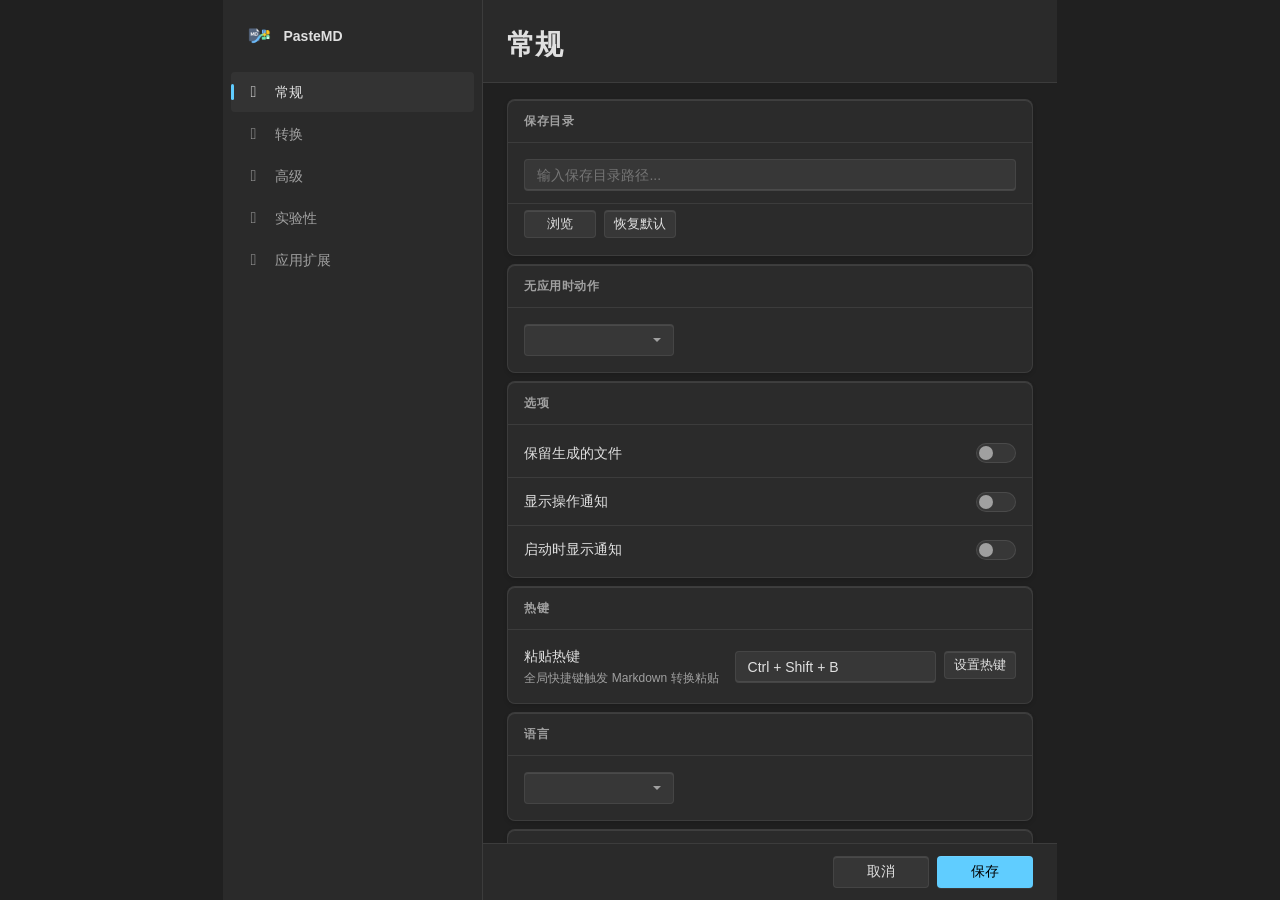
==== commit 9a01f0bb: "refactor(webview): 重构 CSS 变量以符合 Fluent Design 规范 - 将旧的颜色变量映射到新的语义化 Fluent Design 变量 - 新增 Mica 和 Vibr" ====
--- a/pastemd/presentation/webview/assets/index.html
+++ b/pastemd/presentation/webview/assets/index.html
@@ -21,7 +21,7 @@
         <!-- 侧边栏导航 -->
         <nav class="sidebar">
             <div class="sidebar-header">
-                <span class="app-logo">📋</span>
+                <img src="images/logo.png" alt="PasteMD" class="app-logo">
                 <span class="app-title">PasteMD</span>
             </div>
             <ul class="nav-list">
--- a/pastemd/presentation/webview/assets/css/theme.css
+++ b/pastemd/presentation/webview/assets/css/theme.css
@@ -64,6 +64,10 @@
     --shadow-flyout: 0 8px 16px rgba(0, 0, 0, 0.14);
     --shadow-dialog: 0 32px 64px rgba(0, 0, 0, 0.24);
 
+    /* 遮罩层 */
+    --overlay-default: rgba(0, 0, 0, 0.4);
+    --overlay-heavy: rgba(0, 0, 0, 0.6);
+
     /* 文字禁用状态 */
     --text-disabled: rgba(255, 255, 255, 0.3628);
 
@@ -171,6 +175,10 @@
     --shadow-flyout: 0 8px 16px rgba(0, 0, 0, 0.08);
     --shadow-dialog: 0 32px 64px rgba(0, 0, 0, 0.14);
 
+    /* 遮罩层 */
+    --overlay-default: rgba(0, 0, 0, 0.3);
+    --overlay-heavy: rgba(0, 0, 0, 0.5);
+
     /* 文字禁用状态 */
     --text-disabled: rgba(0, 0, 0, 0.3614);
 
@@ -191,7 +199,7 @@
     --bg-hover: #e0e0e0;
 
     /* 文字颜色 */
-    --text-primary: #212121;
+    --text-primary: #000000;
     --text-secondary: #757575;
     --text-muted: #9e9e9e;
 
@@ -283,7 +291,7 @@
         --bg-hover: #e0e0e0;
 
         /* 文字颜色 */
-        --text-primary: #212121;
+        --text-primary: #000000;
         --text-secondary: #757575;
         --text-muted: #9e9e9e;
 
@@ -363,6 +371,22 @@
     --text-primary: #ffffff;
     --text-secondary: rgba(255, 255, 255, 0.78);
     --text-muted: rgba(255, 255, 255, 0.55);
+
+    /* Fluent Design 控件填充 - Mica 深色模式 */
+    --fill-control-default: rgba(255, 255, 255, 0.0605);
+    --fill-control-secondary: rgba(255, 255, 255, 0.0837);
+    --fill-control-tertiary: rgba(255, 255, 255, 0.0326);
+    --fill-control-disabled: rgba(255, 255, 255, 0.0419);
+
+    /* Fluent Design 悬停/按下 - Mica 深色模式 */
+    --fill-subtle-secondary: rgba(255, 255, 255, 0.0605);
+    --fill-subtle-tertiary: rgba(255, 255, 255, 0.0419);
+
+    /* Fluent Design 边框 - Mica 深色模式 */
+    --stroke-card-default: rgba(255, 255, 255, 0.0837);
+    --stroke-control-default: rgba(255, 255, 255, 0.0698);
+    --stroke-control-elevation: rgba(255, 255, 255, 0.093);
+    --stroke-divider: rgba(255, 255, 255, 0.0837);
 }
 
 /* Mica 浅色模式 */
@@ -378,9 +402,25 @@
     --border-light: rgba(0, 0, 0, 0.08);
 
     /* 浅色主题文字颜色 */
-    --text-primary: #212121;
+    --text-primary: #000000;
     --text-secondary: #757575;
     --text-muted: #9e9e9e;
+
+    /* Fluent Design 控件填充 - Mica 浅色模式 */
+    --fill-control-default: rgba(255, 255, 255, 0.70);
+    --fill-control-secondary: rgba(249, 249, 249, 0.50);
+    --fill-control-tertiary: rgba(249, 249, 249, 0.30);
+    --fill-control-disabled: rgba(249, 249, 249, 0.30);
+
+    /* Fluent Design 悬停/按下 - Mica 浅色模式 */
+    --fill-subtle-secondary: rgba(0, 0, 0, 0.0373);
+    --fill-subtle-tertiary: rgba(0, 0, 0, 0.0241);
+
+    /* Fluent Design 边框 - Mica 浅色模式 */
+    --stroke-card-default: rgba(0, 0, 0, 0.0578);
+    --stroke-control-default: rgba(0, 0, 0, 0.0578);
+    --stroke-control-elevation: rgba(255, 255, 255, 0.08);
+    --stroke-divider: rgba(0, 0, 0, 0.0803);
 }
 
 /* Mica Auto 模式 - 跟随系统浅色 */
@@ -397,9 +437,25 @@
         --border-light: rgba(0, 0, 0, 0.08);
 
         /* 浅色主题文字颜色 */
-        --text-primary: #212121;
+        --text-primary: #000000;
         --text-secondary: #757575;
         --text-muted: #9e9e9e;
+
+        /* Fluent Design 控件填充 - Mica Auto 浅色模式 */
+        --fill-control-default: rgba(255, 255, 255, 0.70);
+        --fill-control-secondary: rgba(249, 249, 249, 0.50);
+        --fill-control-tertiary: rgba(249, 249, 249, 0.30);
+        --fill-control-disabled: rgba(249, 249, 249, 0.30);
+
+        /* Fluent Design 悬停/按下 - Mica Auto 浅色模式 */
+        --fill-subtle-secondary: rgba(0, 0, 0, 0.0373);
+        --fill-subtle-tertiary: rgba(0, 0, 0, 0.0241);
+
+        /* Fluent Design 边框 - Mica Auto 浅色模式 */
+        --stroke-card-default: rgba(0, 0, 0, 0.0578);
+        --stroke-control-default: rgba(0, 0, 0, 0.0578);
+        --stroke-control-elevation: rgba(255, 255, 255, 0.08);
+        --stroke-divider: rgba(0, 0, 0, 0.0803);
     }
 
     /* Mica 深色主题（系统浅色模式时）- 使用不透明深色背景 */
@@ -460,6 +516,22 @@
     --text-primary: #ffffff;
     --text-secondary: rgba(255, 255, 255, 0.78);
     --text-muted: rgba(255, 255, 255, 0.55);
+
+    /* Fluent Design 控件填充 - Vibrancy 深色模式 */
+    --fill-control-default: rgba(255, 255, 255, 0.0605);
+    --fill-control-secondary: rgba(255, 255, 255, 0.0837);
+    --fill-control-tertiary: rgba(255, 255, 255, 0.0326);
+    --fill-control-disabled: rgba(255, 255, 255, 0.0419);
+
+    /* Fluent Design 悬停/按下 - Vibrancy 深色模式 */
+    --fill-subtle-secondary: rgba(255, 255, 255, 0.0605);
+    --fill-subtle-tertiary: rgba(255, 255, 255, 0.0419);
+
+    /* Fluent Design 边框 - Vibrancy 深色模式 */
+    --stroke-card-default: rgba(255, 255, 255, 0.0837);
+    --stroke-control-default: rgba(255, 255, 255, 0.0698);
+    --stroke-control-elevation: rgba(255, 255, 255, 0.093);
+    --stroke-divider: rgba(255, 255, 255, 0.0837);
 }
 
 /* Vibrancy 浅色模式 */
@@ -470,9 +542,25 @@
     --border: rgba(0, 0, 0, 0.1);
 
     /* 浅色主题文字颜色 */
-    --text-primary: #212121;
+    --text-primary: #000000;
     --text-secondary: #757575;
     --text-muted: #9e9e9e;
+
+    /* Fluent Design 控件填充 - Vibrancy 浅色模式 */
+    --fill-control-default: rgba(255, 255, 255, 0.70);
+    --fill-control-secondary: rgba(249, 249, 249, 0.50);
+    --fill-control-tertiary: rgba(249, 249, 249, 0.30);
+    --fill-control-disabled: rgba(249, 249, 249, 0.30);
+
+    /* Fluent Design 悬停/按下 - Vibrancy 浅色模式 */
+    --fill-subtle-secondary: rgba(0, 0, 0, 0.0373);
+    --fill-subtle-tertiary: rgba(0, 0, 0, 0.0241);
+
+    /* Fluent Design 边框 - Vibrancy 浅色模式 */
+    --stroke-card-default: rgba(0, 0, 0, 0.0578);
+    --stroke-control-default: rgba(0, 0, 0, 0.0578);
+    --stroke-control-elevation: rgba(255, 255, 255, 0.08);
+    --stroke-divider: rgba(0, 0, 0, 0.0803);
 }
 
 /* Vibrancy Auto 模式 - 跟随系统浅色 */
@@ -484,9 +572,25 @@
         --border: rgba(0, 0, 0, 0.1);
 
         /* 浅色主题文字颜色 */
-        --text-primary: #212121;
+        --text-primary: #000000;
         --text-secondary: #757575;
         --text-muted: #9e9e9e;
+
+        /* Fluent Design 控件填充 - Vibrancy Auto 浅色模式 */
+        --fill-control-default: rgba(255, 255, 255, 0.70);
+        --fill-control-secondary: rgba(249, 249, 249, 0.50);
+        --fill-control-tertiary: rgba(249, 249, 249, 0.30);
+        --fill-control-disabled: rgba(249, 249, 249, 0.30);
+
+        /* Fluent Design 悬停/按下 - Vibrancy Auto 浅色模式 */
+        --fill-subtle-secondary: rgba(0, 0, 0, 0.0373);
+        --fill-subtle-tertiary: rgba(0, 0, 0, 0.0241);
+
+        /* Fluent Design 边框 - Vibrancy Auto 浅色模式 */
+        --stroke-card-default: rgba(0, 0, 0, 0.0578);
+        --stroke-control-default: rgba(0, 0, 0, 0.0578);
+        --stroke-control-elevation: rgba(255, 255, 255, 0.08);
+        --stroke-divider: rgba(0, 0, 0, 0.0803);
     }
 
     /* Vibrancy 深色主题（系统浅色模式时）- 使用不透明深色背景 */
--- a/pastemd/presentation/webview/assets/css/base.css
+++ b/pastemd/presentation/webview/assets/css/base.css
@@ -14,7 +14,7 @@
 body {
     font-family: var(--font-family);
     font-size: 14px;
-    background-color: var(--bg-primary);
+    background-color: var(--fill-solid-base);
     color: var(--text-primary);
     line-height: 1.5;
 }
@@ -26,22 +26,22 @@
 }
 
 ::-webkit-scrollbar-track {
-    background: var(--bg-secondary);
+    background: var(--fill-mica-layer);
 }
 
 ::-webkit-scrollbar-thumb {
-    background: var(--border);
+    background: var(--stroke-divider);
     border-radius: var(--radius-sm);
 }
 
 ::-webkit-scrollbar-thumb:hover {
-    background: var(--border-light);
+    background: var(--stroke-control-default);
 }
 
 /* 选中文本 */
 ::selection {
     background: var(--accent);
-    color: var(--bg-primary);
+    color: var(--text-on-accent);
 }
 
 /* 链接 */
--- a/pastemd/presentation/webview/assets/css/components.css
+++ b/pastemd/presentation/webview/assets/css/components.css
@@ -49,7 +49,7 @@
 }
 
 .sidebar {
-    width: 220px;
+    width: 260px;
     flex-shrink: 0;
     display: flex;
     flex-direction: column;
@@ -67,8 +67,10 @@
 }
 
 .app-logo {
-    font-size: 24px;
-    line-height: 1;
+    width: 24px;
+    height: 24px;
+    object-fit: contain;
+    flex-shrink: 0;
 }
 
 .app-title {
@@ -263,7 +265,7 @@
 }
 
 .setting-row-column:hover {
-    background: transparent;
+    background: inherit;
 }
 
 /* 按钮行（不需要悬停效果） */
@@ -274,7 +276,7 @@
 }
 
 .setting-row-buttons:hover {
-    background: transparent;
+    background: inherit;
 }
 
 .setting-info {
@@ -569,7 +571,7 @@
 .modal-overlay {
     position: fixed;
     inset: 0;
-    background: rgba(0, 0, 0, 0.4);
+    background: var(--overlay-default);
     display: flex;
     align-items: center;
     justify-content: center;
@@ -657,7 +659,7 @@
     display: flex;
     align-items: center;
     justify-content: center;
-    background: transparent;
+    background: none;
     border: none;
     border-radius: var(--radius-control);
     color: var(--text-secondary);
--- a/pastemd/presentation/webview/assets/css/platform.css
+++ b/pastemd/presentation/webview/assets/css/platform.css
@@ -60,7 +60,7 @@
 
 :root.mica-enabled .modal-overlay,
 body.vibrancy-enabled .modal-overlay {
-    background: rgba(0, 0, 0, 0.6);
+    background: var(--overlay-heavy);
 }
 
 /* 模态框浅色主题 */
@@ -92,7 +92,7 @@
 }
 
 body.platform-windows .nav-item:hover {
-    background: var(--bg-hover);
+    background: var(--fill-subtle-secondary);
 }
 
 body.platform-windows .nav-item.active {
@@ -101,6 +101,27 @@
     font-weight: 500;
 }
 
+/* Windows 浅色主题下确保焦点状态文字纯黑 */
+:root.light-theme body.platform-windows .nav-item.active {
+    color: #000000;
+}
+
+@media (prefers-color-scheme: light) {
+    :root.auto-theme body.platform-windows .nav-item.active {
+        color: #000000;
+    }
+}
+
+:root.mica-enabled.light-theme body.platform-windows .nav-item.active {
+    color: #000000;
+}
+
+@media (prefers-color-scheme: light) {
+    :root.mica-enabled.auto-theme body.platform-windows .nav-item.active {
+        color: #000000;
+    }
+}
+
 /* Windows 11 风格的按钮 */
 body.platform-windows .btn {
     font-weight: 500;
@@ -116,7 +137,7 @@
 }
 
 body.platform-windows .btn-secondary {
-    border: 1px solid var(--border);
+    border: 1px solid var(--stroke-control-default);
 }
 
 /* Windows 11 风格的输入框 */
@@ -128,14 +149,14 @@
 
 /* Windows 11 风格的 Card */
 body.platform-windows .card {
-    border: 1px solid var(--border);
-    box-shadow: var(--shadow-sm);
+    border: 1px solid var(--stroke-card-default);
+    box-shadow: var(--shadow-card);
 }
 
 /* Windows 11 风格的模态框 */
 body.platform-windows .modal {
-    box-shadow: 0 8px 32px rgba(0, 0, 0, 0.28);
-    border: 1px solid var(--border);
+    box-shadow: var(--shadow-dialog);
+    border: 1px solid var(--stroke-card-default);
 }
 
 /* ==================== macOS 特定样式 ==================== */
@@ -154,7 +175,7 @@
 }
 
 body.platform-macos .nav-item:hover {
-    background: var(--bg-hover);
+    background: var(--fill-subtle-secondary);
     color: var(--text-primary);
 }
 
@@ -179,32 +200,32 @@
 }
 
 body.platform-macos .btn-secondary {
-    background: var(--bg-tertiary);
+    background: var(--fill-control-default);
 }
 
 /* macOS 风格的输入框 */
 body.platform-macos input[type="text"],
 body.platform-macos select,
 body.platform-macos textarea {
-    background: var(--bg-tertiary);
+    background: var(--fill-control-default);
 }
 
 body.platform-macos input[type="text"]:focus,
 body.platform-macos select:focus,
 body.platform-macos textarea:focus {
-    background: var(--bg-primary);
+    background: var(--fill-control-tertiary);
     box-shadow: 0 0 0 3px rgba(var(--accent-rgb, 79, 195, 247), 0.25);
 }
 
 /* macOS 风格的 Card */
 body.platform-macos .card {
     border: none;
-    box-shadow: 0 1px 4px rgba(0, 0, 0, 0.08);
+    box-shadow: var(--shadow-card);
 }
 
 /* macOS 风格的模态框 */
 body.platform-macos .modal {
-    box-shadow: 0 20px 60px rgba(0, 0, 0, 0.25);
+    box-shadow: var(--shadow-dialog);
     border: none;
 }
 
@@ -214,12 +235,12 @@
 @supports not (backdrop-filter: blur(1px)) {
     :root.mica-enabled body,
     body.vibrancy-enabled {
-        background-color: var(--bg-primary) !important;
+        background-color: var(--fill-solid-base) !important;
     }
 
     :root.mica-enabled .app,
     body.vibrancy-enabled .app {
-        background: var(--bg-primary);
+        background: var(--fill-solid-base);
     }
 
     :root.mica-enabled .sidebar,
